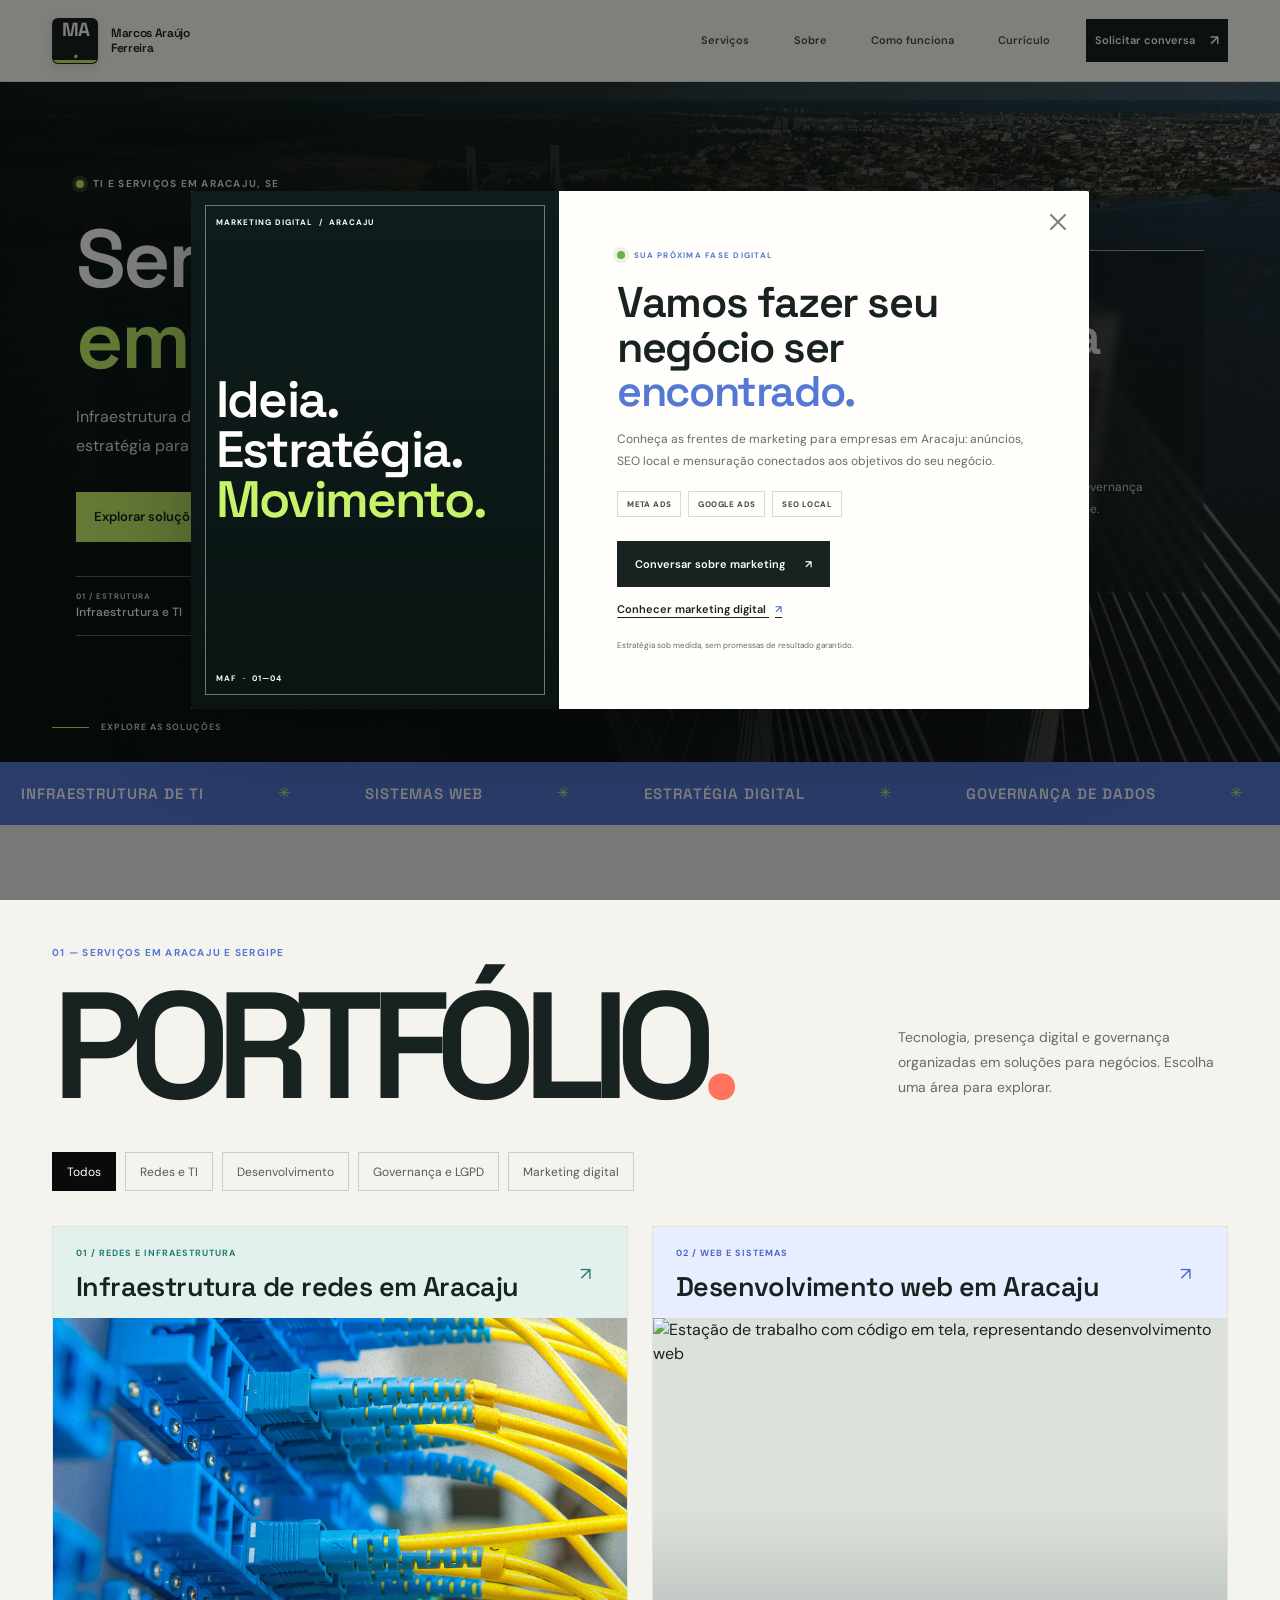
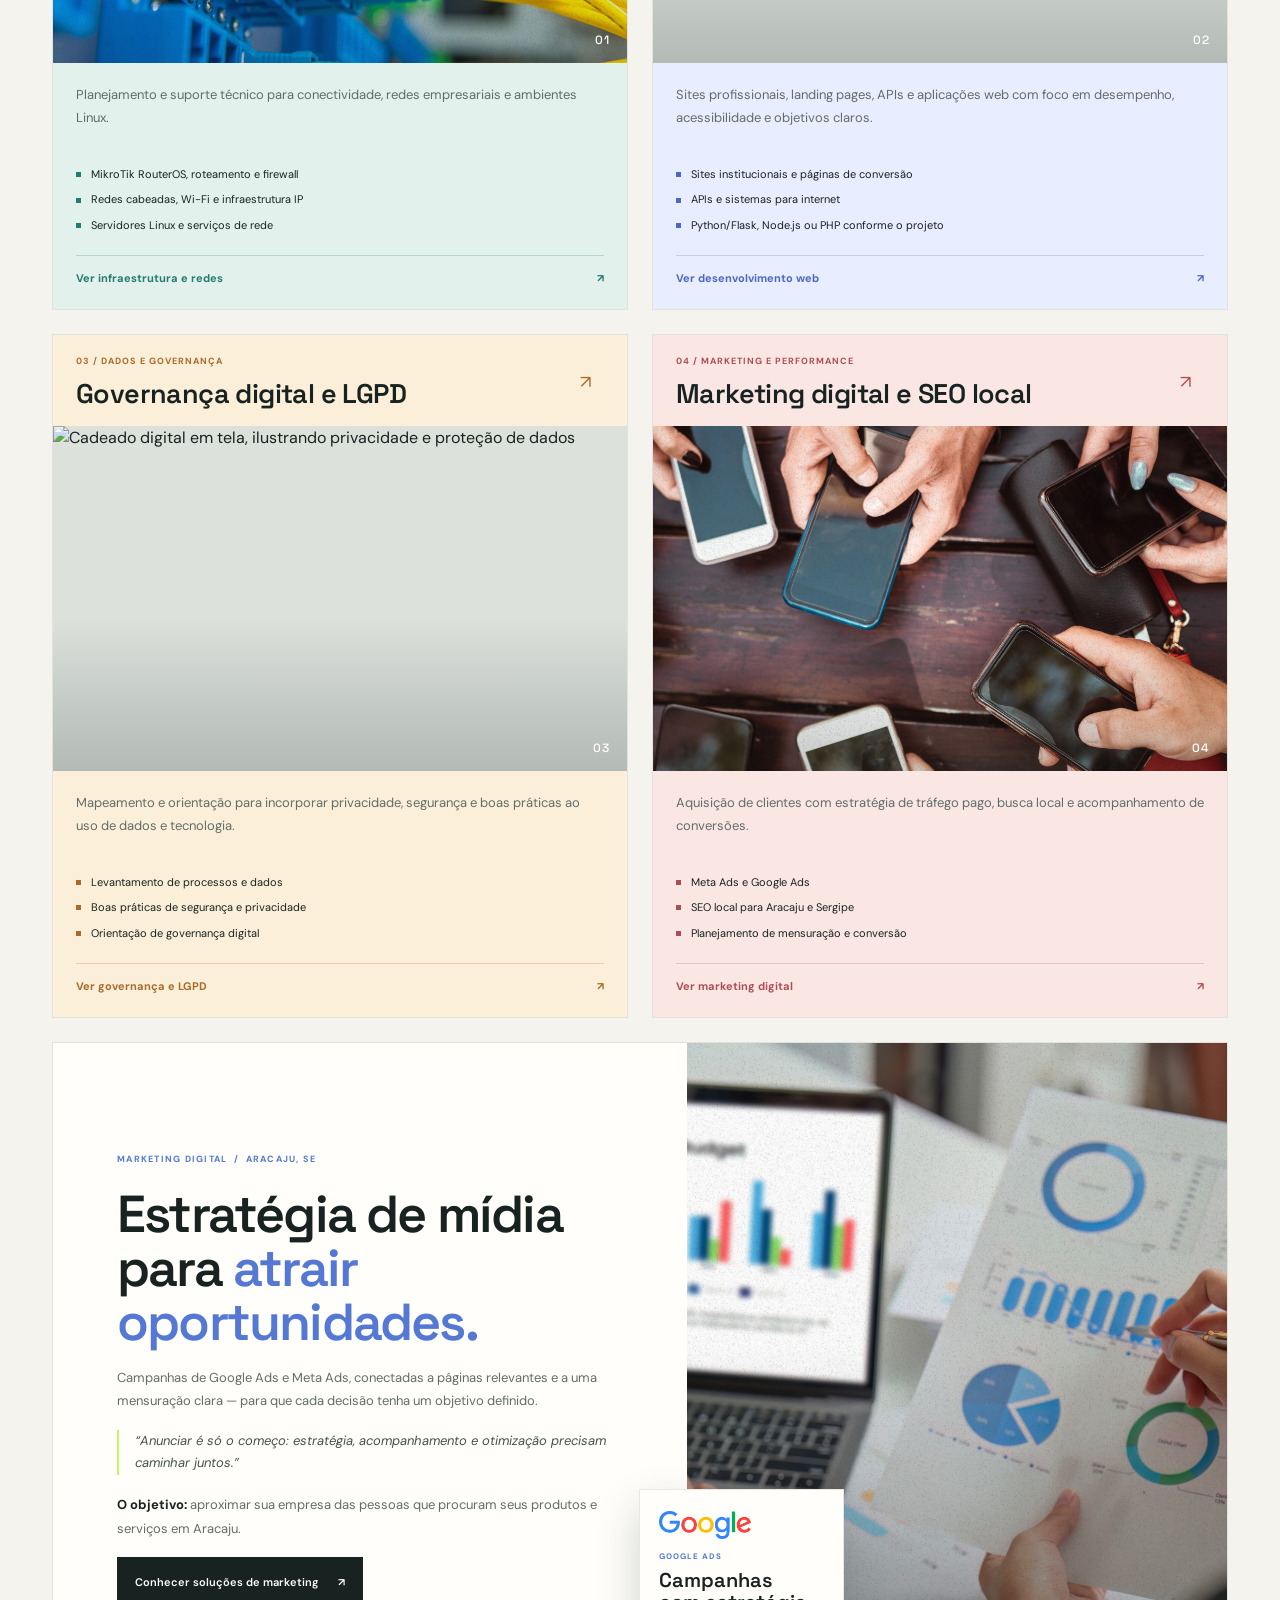
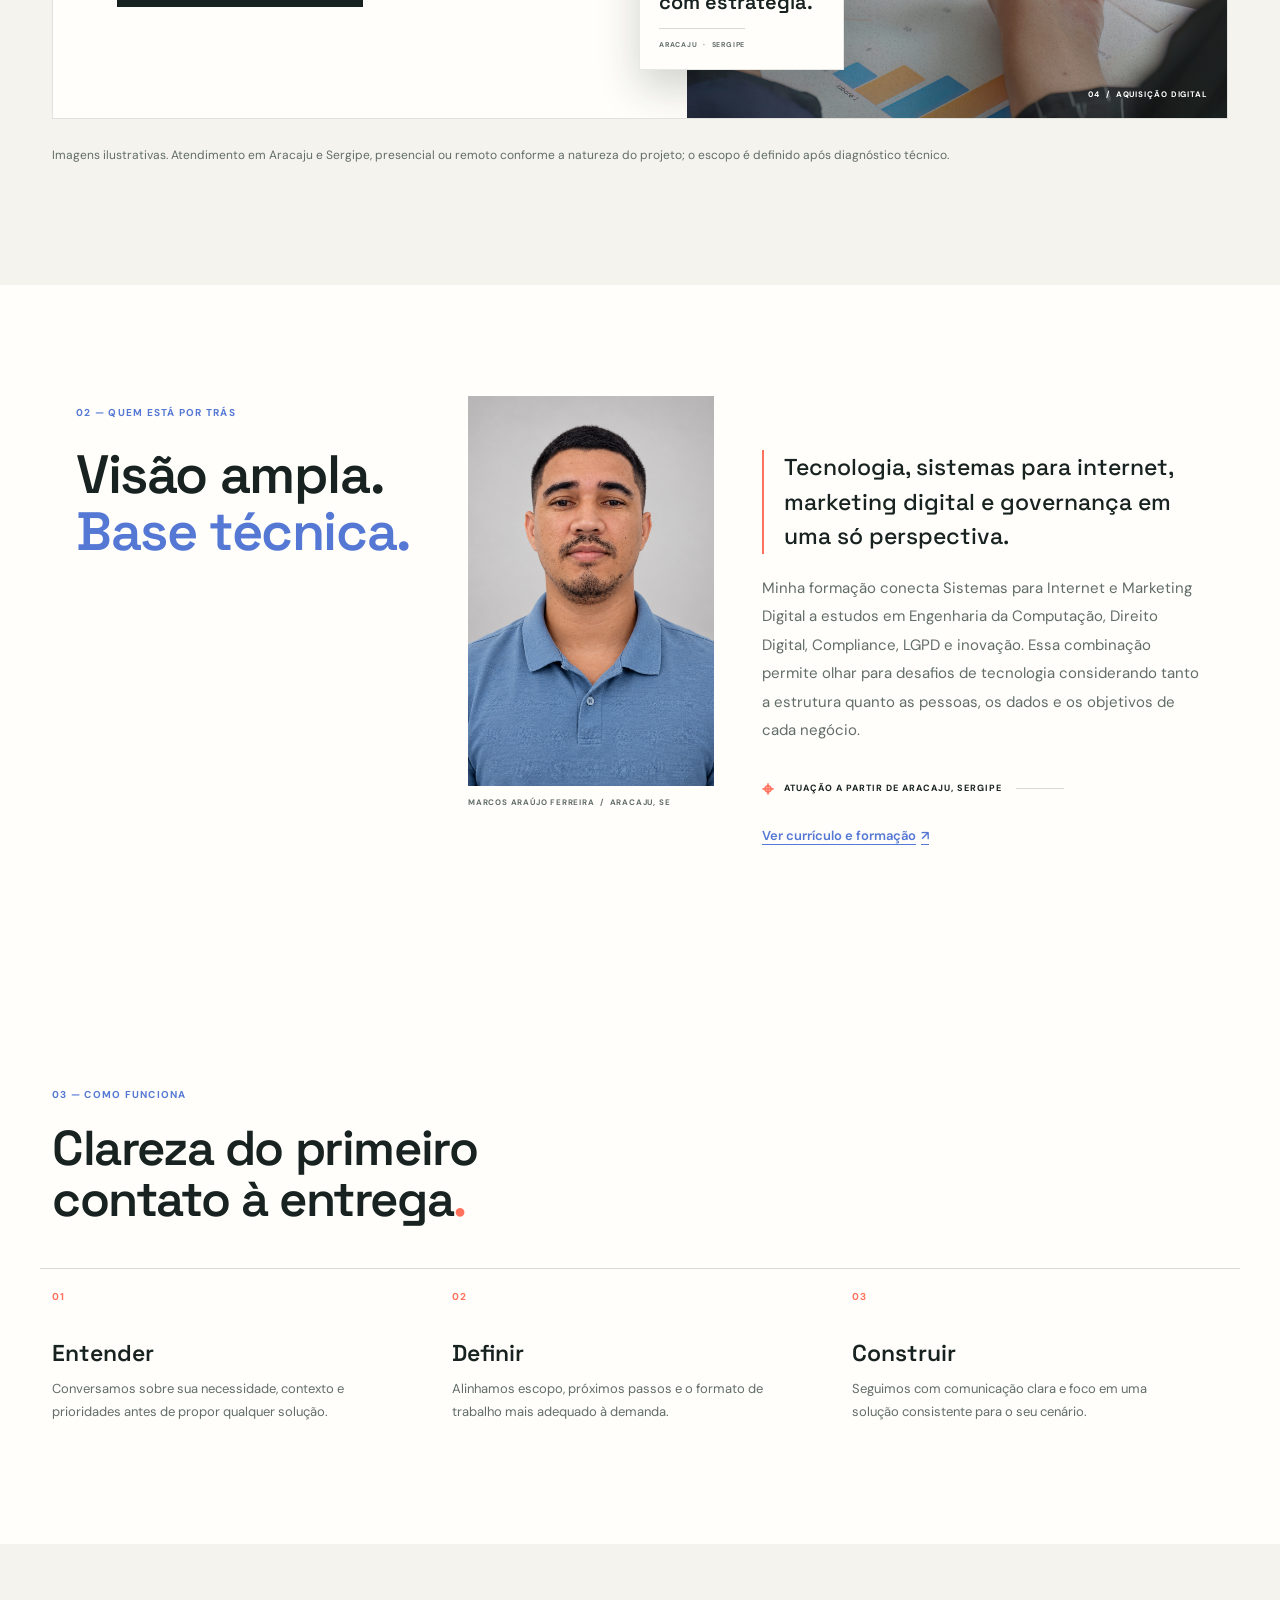
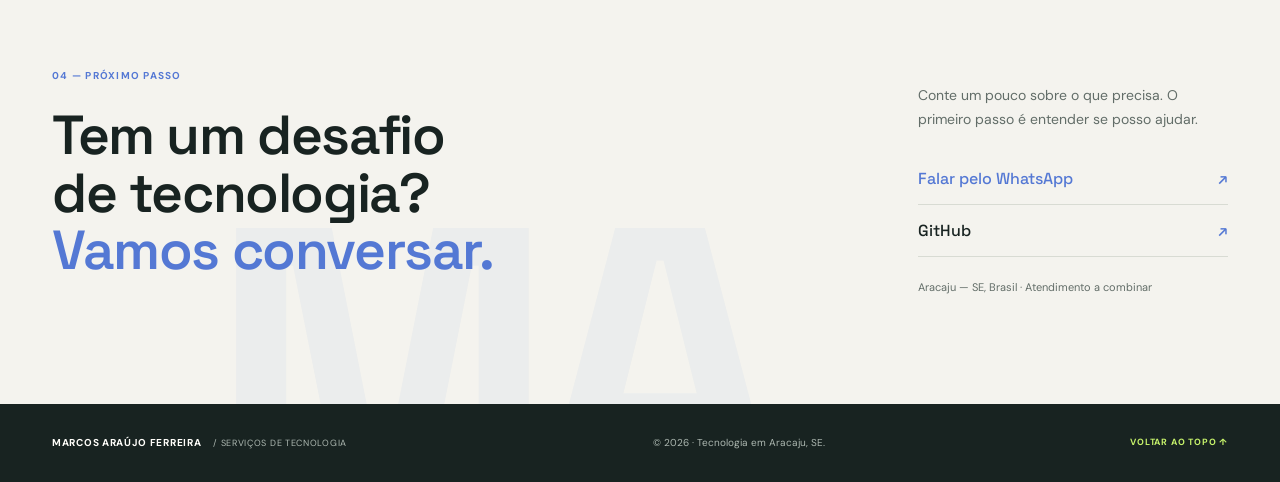
==== index.html @ a4f9238b "site portifólio" ====
<!doctype html>
<html lang="pt-BR">
  <head>
    <meta charset="utf-8">
    <meta name="viewport" content="width=device-width, initial-scale=1">
    <meta name="theme-color" content="#f4f3ee">
    <meta name="description" content="Serviços de TI em Aracaju: infraestrutura de redes empresariais, MikroTik, desenvolvimento web, orientação em LGPD e marketing digital em Sergipe.">
    <meta name="author" content="Marcos Araújo Ferreira">
    <meta name="geo.region" content="BR-SE">
    <meta name="geo.placename" content="Aracaju">
    <link rel="canonical" href="https://marcosaraujoferreira.com.br/">
    <meta property="og:type" content="website">
    <meta property="og:locale" content="pt_BR">
    <meta property="og:url" content="https://marcosaraujoferreira.com.br/">
    <meta property="og:title" content="Serviços de TI em Aracaju | Redes, Web, LGPD e Marketing">
    <meta property="og:description" content="Infraestrutura de redes empresariais, sistemas web, governança digital e estratégia para negócios em Aracaju, Sergipe.">
    <meta property="og:image" content="https://marcosaraujoferreira.com.br/assets/infra-servidores.jpg">
    <title>Serviços de TI em Aracaju | Marcos Araújo Ferreira</title>
    <link rel="preconnect" href="https://fonts.googleapis.com">
    <link rel="preconnect" href="https://fonts.gstatic.com" crossorigin>
    <link href="https://fonts.googleapis.com/css2?family=DM+Sans:wght@400;500;600;700&family=Space+Grotesk:wght@400;500;600;700&display=swap" rel="stylesheet">
    <link href="https://cdn.jsdelivr.net/npm/bootstrap@5.3.3/dist/css/bootstrap.min.css" rel="stylesheet" integrity="sha384-QWTKZyjpPEjISv5WaRU9OFeRpok6YctnYmDr5pNlyT2bRjXh0JMhjY6hW+ALEwIH" crossorigin="anonymous">
    <link rel="stylesheet" href="style.css">
    <script type="application/ld+json">
      {
        "@context": "https://schema.org",
        "@graph": [
          {
            "@type": "Person",
            "@id": "https://marcosaraujoferreira.com.br/#marcos-araujo-ferreira",
            "url": "https://marcosaraujoferreira.com.br/",
            "name": "Marcos Araújo Ferreira",
            "jobTitle": "Analista de Sistemas",
            "description": "Profissional de tecnologia com atuação em infraestrutura de redes, sistemas para internet, estratégia digital e governança de dados.",
            "areaServed": [
              { "@type": "City", "name": "Aracaju" },
              { "@type": "AdministrativeArea", "name": "Sergipe" }
            ],
            "knowsAbout": [
              "Infraestrutura de tecnologia da informação",
              "Redes empresariais e infraestrutura de tecnologia",
              "MikroTik RouterOS e servidores Linux",
              "Desenvolvimento web e sistemas para internet",
              "Marketing digital",
              "SEO local",
              "Governança digital, privacidade e LGPD"
            ],
            "makesOffer": [
              {
                "@type": "Offer",
                "itemOffered": {
                  "@type": "Service",
                  "name": "Infraestrutura de redes empresariais",
                  "url": "https://marcosaraujoferreira.com.br/infraestrutura-redes-aracaju.html"
                }
              },
              {
                "@type": "Offer",
                "itemOffered": {
                  "@type": "Service",
                  "name": "Desenvolvimento web e sistemas",
                  "url": "https://marcosaraujoferreira.com.br/desenvolvimento-web-aracaju.html"
                }
              },
              {
                "@type": "Offer",
                "itemOffered": {
                  "@type": "Service",
                  "name": "Governança digital e LGPD",
                  "url": "https://marcosaraujoferreira.com.br/governanca-lgpd-aracaju.html"
                }
              },
              {
                "@type": "Offer",
                "itemOffered": {
                  "@type": "Service",
                  "name": "Marketing digital e SEO local",
                  "url": "https://marcosaraujoferreira.com.br/marketing-digital-aracaju.html"
                }
              }
            ],
            "sameAs": [
              "https://github.com/MarcosFerreir",
              "https://www.instagram.com/marcos.araujo_ferreira/"
            ]
          },
          {
            "@type": "WebSite",
            "@id": "https://marcosaraujoferreira.com.br/#website",
            "url": "https://marcosaraujoferreira.com.br/",
            "name": "Marcos Araújo Ferreira | TI e serviços em Aracaju",
            "inLanguage": "pt-BR",
            "about": { "@id": "https://marcosaraujoferreira.com.br/#marcos-araujo-ferreira" },
            "publisher": { "@id": "https://marcosaraujoferreira.com.br/#marcos-araujo-ferreira" }
          }
        ]
      }
    </script>
    <script src="https://cdn.jsdelivr.net/npm/bootstrap@5.3.3/dist/js/bootstrap.bundle.min.js" integrity="sha384-YvpcrYf0tY3lHB60NNkmXc5s9fDVZLESaAA55NDzOxhy9GkcIdslK1eN7N6jIeHz" crossorigin="anonymous" defer></script>
    <script src="script.js" defer></script>
  </head>
  <body>
    <a class="skip-link" href="#conteudo">Pular para o conteúdo</a>

    <header class="site-header navbar navbar-expand-lg">
      <a class="brand" href="#inicio" aria-label="Marcos Araújo Ferreira, início">
        <span class="brand-mark" aria-hidden="true">MA<span>.</span></span>
        <span class="brand-name">Marcos Araújo<br>Ferreira</span>
      </a>
      <button class="menu-toggle navbar-toggler" type="button" data-bs-toggle="collapse" data-bs-target="#site-nav" aria-expanded="false" aria-controls="site-nav" aria-label="Abrir menu">
        <span></span><span></span>
      </button>
      <nav class="site-nav collapse navbar-collapse" id="site-nav" aria-label="Navegação principal">
        <div class="navbar-nav ms-auto align-items-lg-center gap-lg-4">
          <a class="nav-link" href="#servicos">Serviços</a>
          <a class="nav-link" href="#sobre">Sobre</a>
          <a class="nav-link" href="#processo">Como funciona</a>
          <a class="nav-link" href="curriculo.html">Currículo</a>
          <a class="nav-link nav-contact" href="#contato">Solicitar conversa <span aria-hidden="true">↗</span></a>
        </div>
      </nav>
    </header>

    <main id="conteudo">
      <section class="hero home-hero" id="inicio" aria-labelledby="hero-title">
        <div class="row align-items-center g-5">
          <div class="col-md-7">
            <div class="hero-copy">
              <p class="eyebrow"><span class="status-dot"></span> TI E SERVIÇOS EM ARACAJU, SE</p>
              <h1 id="hero-title">Serviços de TI<br><span>em Aracaju, SE.</span></h1>
              <p class="hero-intro">Infraestrutura de redes, desenvolvimento web, governança digital e estratégia para negócios em Aracaju e Sergipe.</p>
              <div class="hero-actions">
                <a class="button button-dark" href="#servicos">Explorar soluções <span aria-hidden="true">↓</span></a>
                <a class="text-link" href="#contato">Solicitar diagnóstico <span aria-hidden="true">↗</span></a>
              </div>
              <div class="hero-signals" aria-label="Principais frentes de serviço">
                <div><span>01 / ESTRUTURA</span><strong>Infraestrutura e TI</strong></div>
                <div><span>02 / PRESENÇA</span><strong>Sistemas e web</strong></div>
                <div><span>03 / CONFIANÇA</span><strong>Dados e governança</strong></div>
              </div>
            </div>
          </div>
          <div class="col-md-4 offset-md-1">
            <aside class="hero-side-note">
              <span class="hero-side-kicker">TECNOLOGIA PARA NEGÓCIOS</span>
              <strong>Estrutura<br>para avançar<span>.</span></strong>
              <p>Infraestrutura, presença digital e governança para empresas em Aracaju e Sergipe.</p>
              <span class="hero-side-rule" aria-hidden="true"></span>
              <span class="hero-side-index">REDES&nbsp; / &nbsp;WEB&nbsp; / &nbsp;DADOS&nbsp; / &nbsp;MARKETING</span>
            </aside>
          </div>
        </div>
        <a class="scroll-cue" href="#servicos"><span class="scroll-line"></span> EXPLORE AS SOLUÇÕES</a>
      </section>

      <div class="ticker" aria-label="Serviços de tecnologia, infraestrutura, sistemas, estratégia digital e governança">
        <div class="ticker-track" aria-hidden="true">
          <span>INFRAESTRUTURA DE TI</span><i>✳</i><span>SISTEMAS WEB</span><i>✳</i><span>ESTRATÉGIA DIGITAL</span><i>✳</i><span>GOVERNANÇA DE DADOS</span><i>✳</i>
          <span>INFRAESTRUTURA DE TI</span><i>✳</i><span>SISTEMAS WEB</span><i>✳</i><span>ESTRATÉGIA DIGITAL</span><i>✳</i><span>GOVERNANÇA DE DADOS</span><i>✳</i>
        </div>
      </div>

      <section class="services section-pad" id="servicos" aria-labelledby="services-title">
        <div class="section-wrap">
          <div class="services-heading reveal">
            <div>
              <p class="eyebrow">01 — SERVIÇOS EM ARACAJU E SERGIPE</p>
              <h2 id="services-title">PORTFÓLIO<span>.</span></h2>
            </div>
            <p class="services-intro">Tecnologia, presença digital e governança organizadas em soluções para negócios. Escolha uma área para explorar.</p>
          </div>
          <div class="service-filters reveal" role="group" aria-label="Filtrar áreas de serviço">
            <button type="button" class="service-filter is-active" data-service-filter="all" aria-pressed="true">Todos</button>
            <button type="button" class="service-filter" data-service-filter="infra" aria-pressed="false">Redes e TI</button>
            <button type="button" class="service-filter" data-service-filter="web" aria-pressed="false">Desenvolvimento</button>
            <button type="button" class="service-filter" data-service-filter="governance" aria-pressed="false">Governança e LGPD</button>
            <button type="button" class="service-filter" data-service-filter="marketing" aria-pressed="false">Marketing digital</button>
          </div>
          <p class="visually-hidden" id="service-filter-status" aria-live="polite">Exibindo todas as quatro áreas de serviço.</p>
          <div class="row g-4 service-grid">
            <div class="col-lg-6" data-service-category="infra">
              <article class="service-card service-card-network reveal h-100">
                <div class="service-card-heading"><span class="service-number">01 / REDES E INFRAESTRUTURA</span><span class="service-card-mark" aria-hidden="true">↗</span><h3>Infraestrutura de redes em Aracaju</h3></div>
                <div class="service-card-image-wrap"><img class="service-card-image" src="redes.png" alt="Conectores e cabos de rede em um painel de infraestrutura" width="1080" height="1350" loading="lazy" decoding="async"><span class="service-image-index" aria-hidden="true">01</span></div>
                <div class="service-card-copy">
                  <p>Planejamento e suporte técnico para conectividade, redes empresariais e ambientes Linux.</p>
                  <ul><li>MikroTik RouterOS, roteamento e firewall</li><li>Redes cabeadas, Wi-Fi e infraestrutura IP</li><li>Servidores Linux e serviços de rede</li></ul>
                  <a class="service-card-link" href="infraestrutura-redes-aracaju.html">Ver infraestrutura e redes <span aria-hidden="true">↗</span></a>
                </div>
              </article>
            </div>
            <div class="col-lg-6" data-service-category="web">
              <article class="service-card service-card-web reveal h-100">
                <div class="service-card-heading"><span class="service-number">02 / WEB E SISTEMAS</span><span class="service-card-mark" aria-hidden="true">↗</span><h3>Desenvolvimento web em Aracaju</h3></div>
                <div class="service-card-image-wrap"><img class="service-card-image" src="assets/desenvolvimento-web.jpg" alt="Estação de trabalho com código em tela, representando desenvolvimento web" width="900" height="1200" loading="lazy" decoding="async"><span class="service-image-index" aria-hidden="true">02</span></div>
                <div class="service-card-copy">
                  <p>Sites profissionais, landing pages, APIs e aplicações web com foco em desempenho, acessibilidade e objetivos claros.</p>
                  <ul><li>Sites institucionais e páginas de conversão</li><li>APIs e sistemas para internet</li><li>Python/Flask, Node.js ou PHP conforme o projeto</li></ul>
                  <a class="service-card-link" href="desenvolvimento-web-aracaju.html">Ver desenvolvimento web <span aria-hidden="true">↗</span></a>
                </div>
              </article>
            </div>
            <div class="col-lg-6" data-service-category="governance">
              <article class="service-card service-card-governance reveal h-100">
                <div class="service-card-heading"><span class="service-number">03 / DADOS E GOVERNANÇA</span><span class="service-card-mark" aria-hidden="true">↗</span><h3>Governança digital e LGPD</h3></div>
                <div class="service-card-image-wrap"><img class="service-card-image" src="assets/privacidade-dados.jpg" alt="Cadeado digital em tela, ilustrando privacidade e proteção de dados" width="900" height="1200" loading="lazy" decoding="async"><span class="service-image-index" aria-hidden="true">03</span></div>
                <div class="service-card-copy">
                  <p>Mapeamento e orientação para incorporar privacidade, segurança e boas práticas ao uso de dados e tecnologia.</p>
                  <ul><li>Levantamento de processos e dados</li><li>Boas práticas de segurança e privacidade</li><li>Orientação de governança digital</li></ul>
                  <a class="service-card-link" href="governanca-lgpd-aracaju.html">Ver governança e LGPD <span aria-hidden="true">↗</span></a>
                </div>
              </article>
            </div>
            <div class="col-lg-6" data-service-category="marketing">
              <article class="service-card service-card-marketing reveal h-100">
                <div class="service-card-heading"><span class="service-number">04 / MARKETING E PERFORMANCE</span><span class="service-card-mark" aria-hidden="true">↗</span><h3>Marketing digital e SEO local</h3></div>
                <div class="service-card-image-wrap"><img class="service-card-image" src="redessociais1.png" alt="Pessoas usando smartphones, representando campanhas em redes sociais" width="1080" height="1350" loading="lazy" decoding="async"><span class="service-image-index" aria-hidden="true">04</span></div>
                <div class="service-card-copy">
                  <p>Aquisição de clientes com estratégia de tráfego pago, busca local e acompanhamento de conversões.</p>
                  <ul><li>Meta Ads e Google Ads</li><li>SEO local para Aracaju e Sergipe</li><li>Planejamento de mensuração e conversão</li></ul>
                  <a class="service-card-link" href="marketing-digital-aracaju.html">Ver marketing digital <span aria-hidden="true">↗</span></a>
                </div>
              </article>
            </div>
            <div class="col-12 marketing-feature-col" data-service-feature="marketing">
              <section class="marketing-feature reveal" aria-labelledby="marketing-feature-title">
                <div class="marketing-feature-copy">
                  <p class="eyebrow">MARKETING DIGITAL&nbsp; / &nbsp;ARACAJU, SE</p>
                  <h3 id="marketing-feature-title">Estratégia de mídia para <span>atrair oportunidades.</span></h3>
                  <p>Campanhas de Google Ads e Meta Ads, conectadas a páginas relevantes e a uma mensuração clara — para que cada decisão tenha um objetivo definido.</p>
                  <blockquote>“Anunciar é só o começo: estratégia, acompanhamento e otimização precisam caminhar juntos.”</blockquote>
                  <p class="marketing-feature-goal"><strong>O objetivo:</strong> aproximar sua empresa das pessoas que procuram seus produtos e serviços em Aracaju.</p>
                  <a class="button button-dark marketing-feature-button" href="marketing-digital-aracaju.html">Conhecer soluções de marketing <span aria-hidden="true">↗</span></a>
                </div>
                <div class="marketing-feature-visual">
                  <img src="metricas1.png" alt="Notebook com painel de métricas de marketing digital" width="1080" height="1350" loading="lazy" decoding="async">
                  <div class="marketing-feature-badge" aria-label="Campanhas Google Ads">
                    <img src="Google_2026_logo.svg.webp" alt="" width="330" height="100" loading="lazy" decoding="async">
                    <span>GOOGLE ADS</span>
                    <strong>Campanhas<br>com estratégia.</strong>
                    <small>ARACAJU&nbsp; · &nbsp;SERGIPE</small>
                  </div>
                  <span class="marketing-feature-index" aria-hidden="true">04&nbsp; / &nbsp;AQUISIÇÃO DIGITAL</span>
                </div>
              </section>
            </div>
          </div>
          <p class="services-note">Imagens ilustrativas. Atendimento em Aracaju e Sergipe, presencial ou remoto conforme a natureza do projeto; o escopo é definido após diagnóstico técnico.</p>
        </div>
      </section>

      <section class="about section-wrap section-pad" id="sobre" aria-labelledby="about-title">
        <div class="row g-5 about-grid">
          <div class="section-heading reveal col-lg-4">
            <p class="eyebrow">02 — QUEM ESTÁ POR TRÁS</p>
            <h2 id="about-title">Visão ampla.<br><span>Base técnica.</span></h2>
          </div>
          <figure class="about-portrait reveal col-lg-3">
            <img src="me.png" alt="Marcos Araújo Ferreira" width="1080" height="1350" loading="lazy" decoding="async">
            <figcaption>MARCOS ARAÚJO FERREIRA&nbsp; / &nbsp;ARACAJU, SE</figcaption>
          </figure>
          <div class="about-copy reveal col-lg-5">
            <p class="lead">Tecnologia, sistemas para internet, marketing digital e governança em uma só perspectiva.</p>
            <p>Minha formação conecta Sistemas para Internet e Marketing Digital a estudos em Engenharia da Computação, Direito Digital, Compliance, LGPD e inovação. Essa combinação permite olhar para desafios de tecnologia considerando tanto a estrutura quanto as pessoas, os dados e os objetivos de cada negócio.</p>
            <div class="location-line"><span class="location-pin" aria-hidden="true">⌖</span> ATUAÇÃO A PARTIR DE ARACAJU, SERGIPE <span class="location-rule"></span></div>
            <a class="text-link about-cv-link" href="curriculo.html">Ver currículo e formação <span aria-hidden="true">↗</span></a>
          </div>
        </div>
      </section>

      <section class="process-section section-pad" id="processo" aria-labelledby="process-title">
        <div class="section-wrap">
          <div class="process-heading reveal">
            <p class="eyebrow">03 — COMO FUNCIONA</p>
            <h2 id="process-title">Clareza do primeiro<br>contato à entrega<span>.</span></h2>
          </div>
          <div class="row g-4 process-grid">
            <article class="col-md-4 reveal process-step"><span>01</span><h3>Entender</h3><p>Conversamos sobre sua necessidade, contexto e prioridades antes de propor qualquer solução.</p></article>
            <article class="col-md-4 reveal process-step"><span>02</span><h3>Definir</h3><p>Alinhamos escopo, próximos passos e o formato de trabalho mais adequado à demanda.</p></article>
            <article class="col-md-4 reveal process-step"><span>03</span><h3>Construir</h3><p>Seguimos com comunicação clara e foco em uma solução consistente para o seu cenário.</p></article>
          </div>
        </div>
      </section>

      <section class="contact section-wrap" id="contato" aria-labelledby="contact-title">
        <div class="contact-copy reveal">
          <p class="eyebrow">04 — PRÓXIMO PASSO</p>
          <h2 id="contact-title">Tem um desafio<br>de tecnologia?<br><span>Vamos conversar.</span></h2>
        </div>
        <div class="contact-links reveal">
          <p>Conte um pouco sobre o que precisa. O primeiro passo é entender se posso ajudar.</p>
          <a href="https://wa.me/5561996556538" target="_blank" rel="noopener noreferrer" aria-label="Conversar pelo WhatsApp">Falar pelo WhatsApp <span aria-hidden="true">↗</span></a>
          <a href="https://github.com/MarcosFerreir" target="_blank" rel="noopener noreferrer">GitHub <span aria-hidden="true">↗</span></a>
          <span class="contact-location">Aracaju — SE, Brasil · Atendimento a combinar</span>
        </div>
        <div class="contact-decoration" aria-hidden="true">MA<span>.</span></div>
      </section>
    </main>

    <div class="modal marketing-welcome-modal" id="marketing-welcome-modal" tabindex="-1" aria-labelledby="marketing-welcome-title" aria-describedby="marketing-welcome-description" aria-hidden="true">
      <div class="modal-dialog modal-dialog-centered modal-lg">
        <div class="modal-content">
          <div class="marketing-modal-visual" role="img" aria-label="Imagem ilustrativa de marketing digital">
            <span class="marketing-modal-visual-label">MARKETING DIGITAL&nbsp; / &nbsp;ARACAJU</span>
            <strong>Ideia.<br>Estratégia.<br><span>Movimento.</span></strong>
            <span class="marketing-modal-visual-index">MAF&nbsp; · &nbsp;01—04</span>
          </div>
          <div class="marketing-modal-copy">
            <button type="button" class="btn-close marketing-modal-close" data-bs-dismiss="modal" aria-label="Fechar"></button>
            <p class="eyebrow"><span class="status-dot"></span> SUA PRÓXIMA FASE DIGITAL</p>
            <h2 id="marketing-welcome-title">Vamos fazer seu negócio ser <span>encontrado.</span></h2>
            <p id="marketing-welcome-description">Conheça as frentes de marketing para empresas em Aracaju: anúncios, SEO local e mensuração conectados aos objetivos do seu negócio.</p>
            <ul class="marketing-modal-tags" aria-label="Serviços de marketing digital">
              <li>Meta Ads</li><li>Google Ads</li><li>SEO local</li>
            </ul>
            <div class="marketing-modal-actions">
              <a class="button button-dark" href="https://wa.me/5561996556538?text=Ol%C3%A1%2C%20Marcos.%20Quero%20conversar%20sobre%20marketing%20digital%20para%20minha%20empresa%20em%20Aracaju." target="_blank" rel="noopener noreferrer">Conversar sobre marketing <span aria-hidden="true">↗</span></a>
              <a class="marketing-modal-dismiss" href="marketing-digital-aracaju.html">Conhecer marketing digital <span aria-hidden="true">↗</span></a>
            </div>
            <small class="marketing-modal-disclaimer">Estratégia sob medida, sem promessas de resultado garantido.</small>
          </div>
        </div>
      </div>
    </div>

    <footer class="site-footer">
      <a class="footer-brand" href="#inicio">MARCOS ARAÚJO FERREIRA<span> / SERVIÇOS DE TECNOLOGIA</span></a>
      <p>© <span id="current-year">2026</span> · Tecnologia em Aracaju, SE.</p>
      <a class="back-top" href="#inicio">VOLTAR AO TOPO ↑</a>
    </footer>

    <nav class="mobile-app-nav" aria-label="Navegação rápida">
      <a class="mobile-app-nav-link" data-mobile-tab="home" href="#inicio" aria-label="Início">
        <svg viewBox="0 0 24 24" aria-hidden="true" focusable="false"><path d="m3 10 9-7 9 7v10a1 1 0 0 1-1 1h-5v-7H9v7H4a1 1 0 0 1-1-1z"/></svg><span>Início</span>
      </a>
      <a class="mobile-app-nav-link" data-mobile-tab="services" href="#servicos" aria-label="Serviços">
        <svg viewBox="0 0 24 24" aria-hidden="true" focusable="false"><rect x="3" y="3" width="8" height="8" rx="1"/><rect x="13" y="3" width="8" height="8" rx="1"/><rect x="3" y="13" width="8" height="8" rx="1"/><rect x="13" y="13" width="8" height="8" rx="1"/></svg><span>Serviços</span>
      </a>
      <a class="mobile-app-nav-link" data-mobile-tab="resume" href="curriculo.html" aria-label="Currículo">
        <svg viewBox="0 0 24 24" aria-hidden="true" focusable="false"><path d="M6 3h8l4 4v14H6a2 2 0 0 1-2-2V5a2 2 0 0 1 2-2Z"/><path d="M14 3v5h5M8 13h8M8 17h8"/></svg><span>Currículo</span>
      </a>
      <a class="mobile-app-nav-link mobile-app-nav-contact" data-mobile-tab="contact" href="https://wa.me/5561996556538" target="_blank" rel="noopener noreferrer" aria-label="Contato pelo WhatsApp">
        <svg viewBox="0 0 24 24" aria-hidden="true" focusable="false"><path d="M20 11.5a8.5 8.5 0 0 1-12.6 7.4L3 20l1.2-4.2A8.5 8.5 0 1 1 20 11.5Z"/><path d="M8.2 8.3c.3-.5.6-.5.9-.5h.5c.2 0 .4.1.5.4l.7 1.7c.1.2.1.4-.1.6l-.5.6c-.2.2-.2.4-.1.6.3.6 1.1 1.4 1.8 1.8.2.1.4.1.6-.1l.7-.8c.2-.2.4-.2.6-.1l1.6.8c.3.1.4.3.4.5 0 .4-.2 1-.6 1.3-.4.4-1 .6-1.6.5-1-.1-2.4-.7-3.8-1.9-1.2-1.1-2-2.5-2.2-3.5-.2-.8.2-1.5.6-1.9Z"/></svg><span>Contato</span>
      </a>
    </nav>
  </body>
</html>
---- style.css ----
:root {
  color-scheme: light;
  --paper: #f4f3ee;
  --white: #fffefa;
  --ink: #182321;
  --muted: #626d68;
  --line: #d8dbd3;
  --green: #c7f36b;
  --blue: #5478d4;
  --coral: #ff725e;
  --display: "Space Grotesk", sans-serif;
  --body: "DM Sans", sans-serif;
}

* { box-sizing: border-box; }
html { scroll-behavior: smooth; scroll-padding-top: 88px; }
section[id], [id] { scroll-margin-top: 110px; }
body { margin: 0; background: var(--paper); color: var(--ink); font-family: var(--body); -webkit-font-smoothing: antialiased; }
a { color: inherit; }
button, a { -webkit-tap-highlight-color: transparent; }
::selection { background: var(--green); color: var(--ink); }

.skip-link { position: absolute; z-index: 20; top: 12px; left: 12px; padding: 12px 16px; transform: translateY(-160%); background: var(--green); color: var(--ink); }
.skip-link:focus { transform: translateY(0); }
.site-header { position: sticky; top: 0; z-index: 1030; display: flex; align-items: center; justify-content: space-between; width: 100%; height: 82px; margin: 0; padding-inline: max(52px, calc((100% - 1320px) / 2)); border-bottom: 1px solid rgba(24, 35, 33, .1); background: rgba(255, 254, 250, .94); box-shadow: 0 8px 24px rgba(24, 35, 33, .045); backdrop-filter: blur(16px); }
.brand { display: inline-flex; flex: 0 0 auto; align-items: center; gap: 13px; text-decoration: none; }
.brand-mark { position: relative; display: grid; width: 46px; height: 46px; place-items: center; overflow: hidden; border: 1px solid rgba(24, 35, 33, .1); border-radius: 6px; background: var(--ink); box-shadow: 0 3px 10px rgba(24, 35, 33, .12); color: var(--white); font: 700 19px/1 var(--display); letter-spacing: -1px; transition: background-color 180ms ease, color 180ms ease, transform 180ms ease, box-shadow 180ms ease; }
.brand-mark::after { position: absolute; right: 0; bottom: 0; left: 0; height: 3px; background: var(--green); content: ""; transition: height 180ms ease; }
.brand:hover .brand-mark { transform: translateY(-1px); background: var(--green); box-shadow: 0 5px 14px rgba(24, 35, 33, .16); color: var(--ink); }
.brand:hover .brand-mark::after { height: 5px; }
.brand-mark span { color: var(--green); }
.brand:hover .brand-mark span { color: var(--blue); }
.brand-name { color: var(--ink); font: 600 12px/1.22 var(--display); letter-spacing: -.35px; transition: color 180ms ease; }
.brand:hover .brand-name { color: #3c5144; }
.brand:focus-visible { outline: 2px solid var(--blue); outline-offset: 5px; }
.site-nav { flex: 1 1 auto; }
.site-nav .navbar-nav { gap: clamp(14px, 2.2vw, 32px) !important; }
.site-nav a { position: relative; color: #46524c; font-size: 11px; font-weight: 600; text-decoration: none; transition: color 180ms ease, background-color 180ms ease, border-color 180ms ease; }
.site-nav a:not(.nav-contact)::after { position: absolute; right: 0; bottom: 4px; left: 0; height: 1px; background: var(--blue); content: ""; transform: scaleX(0); transform-origin: left; transition: transform 180ms ease; }
.site-nav a:not(.nav-contact):hover { color: var(--ink); }
.site-nav a:not(.nav-contact):hover::after { transform: scaleX(1); }
.site-nav .nav-contact { display: inline-flex; align-items: center; justify-content: center; gap: 15px; min-height: 43px; padding: 0 17px; border: 1px solid var(--ink); background: var(--ink); color: var(--white); }
.site-nav .nav-contact:hover { border-color: var(--green); background: var(--green); color: var(--ink); }
.nav-contact span { font-size: 14px; }
.menu-toggle { display: none; }

.section-wrap { width: min(100% - 104px, 1320px); margin-inline: auto; }
.hero > .row, .about-grid, .education-grid { margin-right: 0; margin-left: 0; }
.hero { position: relative; display: block; min-height: 680px; padding-top: 42px; padding-bottom: 76px; }
.hero-copy { padding: 18px 0 0 3.5%; }
.eyebrow { display: flex; align-items: center; gap: 9px; margin: 0 0 27px; font-size: 10px; font-weight: 700; letter-spacing: 1.25px; }
.status-dot { width: 8px; height: 8px; border-radius: 50%; background: #6cae4f; box-shadow: 0 0 0 4px rgba(108, 174, 79, .14); }
.eyebrow-divider { color: #a5aaa2; }
h1, h2, h3, p { margin-top: 0; }
.hero h1 { margin-bottom: 23px; font: 600 76px/.99 var(--display); letter-spacing: -2px; }
.hero h1 span { color: var(--blue); }
.hero-intro { max-width: 500px; margin-bottom: 31px; color: #535f5a; font-size: 16px; line-height: 1.8; }
.hero-intro strong { color: var(--ink); font-weight: 700; }
.hero-actions { display: flex; flex-wrap: wrap; align-items: center; gap: 26px; margin-bottom: 34px; }
.button { display: inline-flex; align-items: center; justify-content: space-between; gap: 20px; min-height: 50px; padding: 0 18px; font-size: 13px; font-weight: 600; text-decoration: none; }
.button-dark { background: var(--ink); color: var(--white); transition: background 180ms ease, color 180ms ease; }
.button-dark:hover { background: var(--green); color: var(--ink); }
.text-link { font-size: 13px; font-weight: 600; text-decoration-thickness: 1px; text-underline-offset: 4px; }
.text-link span { margin-left: 5px; }
.hero-note { margin: 33px 0 0; color: var(--muted); font-size: 11px; }
.hero-note span { margin-inline: 6px; color: var(--coral); }
.hero-visual { position: relative; width: 100%; height: 505px; overflow: hidden; border: 1px solid rgba(24, 35, 33, .12); background: #253a3c; }
.hero-visual::before { position: absolute; z-index: 1; inset: 14px; border: 1px solid rgba(255, 255, 255, .34); content: ""; pointer-events: none; }
.hero-visual::after { position: absolute; inset: 0; background: linear-gradient(180deg, transparent 68%, rgba(10, 24, 26, .65)); content: ""; pointer-events: none; }
.hero-visual img { display: block; width: 100%; height: 100%; object-fit: cover; object-position: center; }
.image-caption { position: absolute; z-index: 1; right: 20px; bottom: 18px; left: 20px; display: flex; justify-content: space-between; color: white; font-size: 9px; font-weight: 600; letter-spacing: 1px; }
.hero-stamp { position: absolute; z-index: 2; top: 30px; left: -31px; display: flex; align-items: center; gap: 8px; padding: 12px 14px; background: var(--green); font-size: 9px; font-weight: 700; letter-spacing: .8px; writing-mode: vertical-rl; }
.stamp-cross { font-size: 16px; }
.hero-signals { display: grid; grid-template-columns: repeat(3, minmax(0, 1fr)); max-width: 560px; border-top: 1px solid var(--line); border-bottom: 1px solid var(--line); }
.hero-signals > div { display: flex; min-height: 58px; flex-direction: column; justify-content: center; gap: 3px; padding: 9px 12px; border-right: 1px solid var(--line); }
.hero-signals > div:first-child { padding-left: 0; }
.hero-signals > div:last-child { border-right: 0; }
.hero-signals span, .aside-index { color: var(--muted); font-size: 8px; font-weight: 700; letter-spacing: 1px; }
.hero-signals strong { font: 500 12px/1.3 var(--display); }
.scroll-cue { position: absolute; bottom: 28px; left: 3.5%; display: flex; align-items: center; gap: 12px; color: var(--muted); font-size: 9px; font-weight: 600; letter-spacing: 1px; text-decoration: none; }
.scroll-line { width: 37px; height: 1px; background: var(--blue); }
.home-hero { position: relative; width: 100%; min-height: 680px; overflow: hidden; padding: 76px 0 90px; background-color: #172421; background-image: linear-gradient(90deg, rgba(10, 20, 18, .94) 0%, rgba(13, 24, 21, .81) 48%, rgba(13, 24, 21, .44) 100%), url("header.jpg"); background-position: center, center 48%; background-size: cover; color: #fffefa; }
.home-hero::before { position: absolute; inset: 0; background: linear-gradient(0deg, rgba(10, 20, 18, .38), transparent 38%); content: ""; pointer-events: none; }
.home-hero > .row { position: relative; z-index: 1; width: min(100% - 104px, 1320px); min-height: 500px; margin-inline: auto; }
.home-hero .hero-copy { padding: 18px 0 0; }
.home-hero .eyebrow { color: #e5eee6; }
.home-hero .status-dot { background: var(--green); box-shadow: 0 0 0 4px rgba(199, 243, 107, .18); }
.home-hero h1 { max-width: 800px; font-size: clamp(58px, 6.4vw, 88px); letter-spacing: -3px; }
.home-hero h1 span { color: var(--green); }
.home-hero .hero-intro { max-width: 570px; color: #e0e8e1; }
.home-hero .button-dark { background: var(--green); color: var(--ink); }
.home-hero .button-dark:hover { background: #fffefa; }
.home-hero .text-link { color: #fffefa; }
.home-hero .hero-signals { border-color: rgba(255, 255, 255, .34); }
.home-hero .hero-signals > div { border-color: rgba(255, 255, 255, .22); }
.home-hero .hero-signals span { color: #c7d1ca; }
.home-hero .hero-signals strong { color: #fffefa; }
.home-hero .scroll-cue { left: max(52px, calc((100% - 1320px) / 2)); color: #e0e8e1; }
.home-hero .scroll-line { background: var(--green); }
.hero-side-note { max-width: 370px; margin: 48px 0 0 auto; padding: 24px 22px 20px 24px; border-top: 1px solid rgba(255, 255, 255, .62); border-left: 1px solid rgba(255, 255, 255, .62); background: rgba(14, 25, 22, .38); backdrop-filter: blur(4px); }
.hero-side-kicker, .hero-side-index { display: block; color: #e0e8e1; font-size: 8px; font-weight: 700; letter-spacing: 1.1px; }
.hero-side-note strong { display: block; margin: 25px 0 15px; font: 600 clamp(36px, 4vw, 54px)/.98 var(--display); letter-spacing: -1.7px; }
.hero-side-note strong span { color: var(--green); }
.hero-side-note p { max-width: 275px; margin: 0; color: #d0dbd3; font-size: 12px; line-height: 1.8; }
.hero-side-rule { display: block; width: 44px; height: 2px; margin: 24px 0 14px; background: var(--green); }

.ticker { overflow: hidden; background: var(--blue); color: white; }
.ticker-track { display: flex; align-items: center; justify-content: space-around; gap: 32px; width: max-content; min-width: 200%; padding: 20px 0; animation: ticker-scroll 34s linear infinite; }
.ticker-track span { font: 600 15px/1 var(--display); letter-spacing: 1px; white-space: nowrap; }
.ticker-track i { color: var(--green); font-size: 15px; font-style: normal; }
@keyframes ticker-scroll { to { transform: translateX(-50%); } }

.section-pad { padding-top: 120px; padding-bottom: 120px; }
.about { display: block; width: 100%; margin: 0; padding-right: max(52px, calc((100% - 1320px) / 2)); padding-left: max(52px, calc((100% - 1320px) / 2)); background: var(--white); }
.about .eyebrow, .practice .eyebrow, .education .eyebrow, .contact .eyebrow { color: var(--blue); }
.section-heading h2, .practice-heading h2, .education-heading h2, .contact h2 { margin: 0; font: 600 54px/1.05 var(--display); letter-spacing: -1.4px; }
.section-heading h2 span { color: var(--blue); }
.about-copy { padding-top: 45px; }
.about-copy .lead { max-width: 650px; margin-bottom: 20px; padding-left: 20px; border-left: 2px solid var(--coral); font: 500 23px/1.5 var(--display); }
.about-copy > p:not(.lead) { max-width: 650px; margin-bottom: 29px; color: var(--muted); font-size: 15px; line-height: 1.9; }
.about-portrait { align-self: center; margin: 0; }
.about-portrait img { display: block; width: 100%; max-height: 390px; aspect-ratio: 4 / 5; object-fit: cover; object-position: center 28%; }
.about-portrait figcaption { margin-top: 10px; color: var(--muted); font-size: 8px; font-weight: 700; letter-spacing: .8px; }
.location-line { display: flex; align-items: center; gap: 10px; color: var(--ink); font-size: 9px; font-weight: 700; letter-spacing: 1px; }
.location-pin { color: var(--coral); font-size: 20px; }
.location-rule { width: 48px; height: 1px; margin-left: 4px; background: var(--line); }

.education { background: var(--paper); }
.education-heading { display: flex; align-items: flex-end; justify-content: space-between; gap: 40px; margin-bottom: 65px; }
.education-heading .eyebrow { margin-bottom: 22px; }
.education-heading h2 { font-size: 49px; }
.education-heading h2 span { color: var(--coral); }
.section-aside { max-width: 310px; margin: 0 2% 4px 0; color: var(--muted); font-size: 14px; line-height: 1.8; }
.aside-index { display: block; margin-bottom: 12px; color: var(--coral); }
.education-grid { display: flex; gap: 0; }
.education-group { position: relative; padding: 24px 26px 20px; border: 1px solid var(--line); background: rgba(255, 254, 250, .62); transition: border-color 220ms ease, transform 220ms ease, background 220ms ease; }
.education-group:hover { transform: translateY(-3px); border-color: rgba(84, 120, 212, .55); background: var(--white); }
.education-group:nth-child(2) { transition-delay: 80ms; }
.group-label { display: flex; align-items: center; gap: 15px; padding: 0 0 19px; border-bottom: 1px solid var(--ink); }
.group-label > span { color: var(--blue); font-size: 10px; font-weight: 700; }
.group-label h3 { margin: 0; font: 600 19px var(--display); }
.education-list { margin: 0; padding: 0; list-style: none; }
.education-list li { position: relative; display: flex; flex-direction: column; gap: 5px; padding: 17px 0 17px 17px; border-top: 1px solid var(--line); transition: padding 180ms ease; }
.education-list li::before { position: absolute; top: 24px; left: 0; width: 5px; height: 5px; background: var(--coral); content: ""; }
.education-list li:hover { padding-left: 22px; }
.degree-name { font-size: 15px; font-weight: 600; line-height: 1.5; }
.school { color: var(--muted); font-size: 11px; font-weight: 600; letter-spacing: .3px; text-transform: uppercase; }

.practice { background: var(--ink); color: var(--white); }
.practice-heading { display: flex; align-items: flex-end; justify-content: space-between; gap: 30px; margin-bottom: 57px; }
.practice .eyebrow { color: var(--green); }
.practice-heading h2 { font-size: 49px; }
.practice-heading h2 span { color: var(--green); }
.practice-intro { max-width: 315px; margin: 0 0 5px; color: #b4beb8; font-size: 13px; line-height: 1.8; }
.practice-list { border-top: 1px solid rgba(255, 255, 255, .22); }
.practice-item { display: grid; grid-template-columns: 48px 112px 1.1fr 1fr 20px; align-items: center; gap: 24px; min-height: 170px; border-bottom: 1px solid rgba(255, 255, 255, .22); transition: padding 200ms ease, background 200ms ease; }
.practice-item:nth-child(2) { transition-delay: 60ms; }
.practice-item:nth-child(3) { transition-delay: 120ms; }
.practice-item:hover { padding-inline: 12px; background: rgba(255, 255, 255, .035); }
.practice-number { align-self: start; padding-top: 35px; color: var(--green); font-size: 10px; font-weight: 700; letter-spacing: 1px; }
.practice-image { position: relative; width: 112px; height: 116px; margin: 0; overflow: hidden; background: #2c3935; }
.practice-image::after { position: absolute; inset: 45% 0 0; background: linear-gradient(transparent, rgba(10, 18, 16, .76)); content: ""; }
.practice-image img { width: 100%; height: 100%; object-fit: cover; filter: saturate(.72); transition: transform 500ms ease, filter 300ms ease; }
.practice-item:hover .practice-image img { transform: scale(1.06); filter: saturate(1); }
.practice-image figcaption { position: absolute; z-index: 1; right: 8px; bottom: 8px; left: 8px; color: white; font-size: 8px; font-weight: 700; letter-spacing: .8px; }
.practice-main h3 { margin: 0 0 8px; font: 500 22px/1.25 var(--display); }
.practice-main p { max-width: 380px; margin: 0; color: #b4beb8; font-size: 13px; line-height: 1.7; }
.skill-tags { display: flex; flex-wrap: wrap; gap: 8px; margin: 0; padding: 0; list-style: none; }
.skill-tags li { padding: 8px 10px; border: 1px solid rgba(255, 255, 255, .26); color: #d5ddd7; font-size: 9px; letter-spacing: .4px; text-transform: uppercase; transition: background 180ms ease, border-color 180ms ease; }
.practice-item:hover .skill-tags li { border-color: rgba(199, 243, 107, .48); }
.practice-arrow { color: var(--green); font-size: 18px; opacity: .55; transition: opacity 180ms ease, transform 180ms ease; }
.practice-item:hover .practice-arrow { opacity: 1; transform: translate(3px, -3px); }

.contact { position: relative; display: flex; align-items: center; justify-content: space-between; gap: 50px; min-height: 460px; overflow: hidden; padding-top: 94px; padding-bottom: 94px; }
.contact .eyebrow { margin-bottom: 24px; }
.contact h2 { font-size: 55px; }
.contact h2 span { color: var(--blue); }
.contact-links { position: relative; z-index: 1; width: 310px; padding-top: 32px; }
.contact-links > p { margin-bottom: 21px; color: var(--muted); font-size: 14px; line-height: 1.7; }
.contact-links > a { display: flex; justify-content: space-between; gap: 12px; padding: 15px 0; border-bottom: 1px solid var(--line); font: 500 16px var(--display); text-decoration: none; transition: padding 180ms ease, border-color 180ms ease; }
.contact-links > a:hover { padding-left: 8px; border-color: var(--coral); }
.contact-links > a:first-of-type { color: var(--blue); }
.contact-links > a span { color: var(--blue); }
.contact-location { display: block; margin-top: 22px; color: var(--muted); font-size: 11px; }
.contact-decoration { position: absolute; right: 31%; bottom: -138px; color: rgba(84, 120, 212, .055); font: 700 390px/.9 var(--display); letter-spacing: -18px; pointer-events: none; }
.contact-decoration span { color: rgba(255, 114, 94, .12); }

.site-footer { display: flex; align-items: center; justify-content: space-between; gap: 20px; min-height: 78px; padding: 16px max(52px, calc((100% - 1320px) / 2)); background: var(--ink); color: var(--white); }
.footer-brand { font-size: 10px; font-weight: 700; letter-spacing: .7px; text-decoration: none; }
.footer-brand span { margin-left: 9px; color: #adb8b1; font-size: 9px; font-weight: 400; }
.site-footer p { margin: 0; color: #adb8b1; font-size: 10px; }
.back-top { color: var(--green); font-size: 9px; font-weight: 700; letter-spacing: .8px; text-decoration: none; white-space: nowrap; }

.reveal { opacity: 0; transform: translateY(18px); transition: opacity 650ms ease, transform 650ms ease; }
.reveal.is-visible { opacity: 1; transform: translateY(0); }

@media (max-width: 1000px) {
  .site-header { width: 100%; padding-inline: 28px; }
  .section-wrap { width: min(100% - 56px, 1320px); }
  .hero { min-height: 620px; }
  .home-hero { min-height: 0; }
  .home-hero > .row { width: min(100% - 56px, 1320px); min-height: 0; }
  .hero-side-note { margin-top: 30px; }
  .hero-copy { padding-left: 0; }
  .hero h1 { font-size: 62px; }
  .home-hero h1 { font-size: clamp(52px, 6vw, 62px); }
  .hero-visual { height: 430px; }
  .scroll-cue { left: 0; }
  .about { width: 100%; padding-right: 28px; padding-left: 28px; }
  .about-portrait img { max-height: 360px; }
  .section-pad { padding-top: 94px; padding-bottom: 94px; }
  .practice-item { grid-template-columns: 34px 92px 1fr .9fr 16px; gap: 16px; }
  .practice-image { width: 92px; height: 104px; }
  .site-footer { padding-inline: 28px; }
}

@media (max-width: 700px) {
  html { scroll-padding-top: 68px; scroll-padding-bottom: 100px; }
  body { padding-bottom: calc(78px + env(safe-area-inset-bottom)); }
  .site-header { width: 100%; height: 70px; padding-inline: 20px; }
  .section-wrap { width: calc(100% - 40px); }
  .brand { gap: 10px; }
  .brand-mark { width: 40px; height: 40px; font-size: 17px; }
  .brand-name { font-size: 11px; }
  .menu-toggle { display: flex; flex-direction: column; justify-content: center; gap: 6px; width: 42px; height: 42px; padding: 10px; border: 1px solid rgba(24, 35, 33, .18); border-radius: 2px; background: var(--white); cursor: pointer; }
  .menu-toggle:hover, .menu-toggle[aria-expanded="true"] { border-color: var(--ink); background: var(--ink); }
  .menu-toggle span { width: 20px; height: 1px; background: var(--ink); transition: transform 180ms ease, background-color 180ms ease; }
  .menu-toggle:hover span, .menu-toggle[aria-expanded="true"] span { background: var(--white); }
  .menu-toggle[aria-expanded="true"] span:first-child { transform: translateY(3.5px) rotate(45deg); }
  .menu-toggle[aria-expanded="true"] span:last-child { transform: translateY(-3.5px) rotate(-45deg); }
  .site-nav { position: absolute; top: 100%; right: 0; left: 0; padding: 10px 20px 20px; border: 1px solid rgba(24, 35, 33, .1); border-top: 0; background: var(--white); box-shadow: 0 18px 28px rgba(24, 35, 33, .12); }
  .site-nav .navbar-nav { align-items: stretch; gap: 0 !important; }
  .site-nav a { padding: 14px 2px; border-bottom: 1px solid var(--line); }
  .site-nav a:not(.nav-contact)::after { display: none; }
  .site-nav .nav-contact { justify-content: space-between; margin-top: 13px; padding: 0 15px; border: 1px solid var(--ink); }
  .hero { min-height: 0; padding-top: 58px; padding-bottom: 74px; }
  .home-hero { padding-top: 48px; padding-bottom: 86px; background-position: center, 58% center; }
  .home-hero > .row { --bs-gutter-y: 1.25rem; width: calc(100% - 40px); row-gap: 12px !important; }
  .home-hero .hero-copy { padding: 0; }
  .home-hero h1 { font-size: clamp(40px, 11.5vw, 50px); letter-spacing: -1.6px; }
  .home-hero .hero-intro { font-size: 14px; }
  .home-hero .hero-side-note { max-width: 100%; margin: 8px 0 0; padding: 14px 14px 13px 16px; }
  .home-hero .hero-side-note strong { margin: 13px 0 8px; font-size: 31px; }
  .home-hero .hero-side-note p { max-width: 330px; font-size: 11px; }
  .home-hero .hero-side-rule { margin: 14px 0 9px; }
  .home-hero .hero-side-index { font-size: 7px; }
  .home-hero .scroll-cue { left: 20px; }
  .hero-copy { padding: 0; }
  .eyebrow { margin-bottom: 22px; font-size: 9px; }
  .hero h1 { font-size: 58px; }
  .home-hero h1 { font-size: clamp(40px, 11.5vw, 48px); }
  .hero-intro { max-width: 540px; font-size: 15px; }
  .hero-visual { width: calc(100% - 14px); height: 390px; margin-left: 14px; }
  .hero-stamp { left: -14px; }
  .scroll-cue { bottom: 25px; }
  .ticker-track { gap: 23px; padding: 17px 0; }
  .ticker-track span { font-size: 13px; }
  .section-pad { padding-top: 76px; padding-bottom: 76px; }
  .about { width: 100%; padding-right: 20px; padding-left: 20px; }
  .about-portrait { width: 100%; max-width: 370px; margin: 4px auto 0; }
  .about-portrait img { max-height: 390px; }
  .section-heading h2, .practice-heading h2 { font-size: 44px; }
  .about-copy { padding-top: 0; }
  .about-copy .lead { font-size: 21px; }
  .education-heading { align-items: flex-start; flex-direction: column; gap: 16px; margin-bottom: 42px; }
  .education-heading h2 { font-size: 42px; }
  .section-aside { margin: 0; }
  .education-grid { gap: 18px; }
  .practice-heading { align-items: flex-start; flex-direction: column; gap: 10px; margin-bottom: 38px; }
  .practice-intro { max-width: 420px; }
  .practice-item { position: relative; grid-template-columns: 28px 82px minmax(0, 1fr) 18px; gap: 11px; min-height: 0; padding: 23px 0; }
  .practice-item:hover { padding-inline: 0; }
  .practice-number { padding-top: 5px; }
  .practice-image { grid-column: 2; grid-row: 1 / span 2; width: 82px; height: 102px; }
  .practice-main { grid-column: 3 / 5; }
  .practice-main h3 { font-size: 17px; }
  .practice-main p { font-size: 11px; }
  .skill-tags { grid-column: 3 / 5; }
  .skill-tags li { padding: 7px 8px; font-size: 9px; }
  .practice-arrow { grid-column: 4; grid-row: 1; }
  .contact { align-items: flex-start; flex-direction: column; gap: 10px; min-height: 0; padding-top: 80px; padding-bottom: 76px; }
  .contact h2 { font-size: 47px; }
  .contact-links { width: 100%; max-width: 390px; padding-top: 8px; }
  .contact-decoration { right: -34px; bottom: -57px; font-size: 210px; letter-spacing: -10px; }
  .site-footer { align-items: flex-start; flex-direction: column; gap: 12px; padding: 24px 20px; }
  .footer-brand { line-height: 1.7; }
  .footer-brand span { display: block; margin-left: 0; }
  .mobile-app-nav { position: fixed; z-index: 1020; right: 0; bottom: 0; left: 0; display: grid; grid-template-columns: repeat(4, minmax(0, 1fr)); gap: 4px; padding: 8px 10px calc(8px + env(safe-area-inset-bottom)); border-top: 1px solid rgba(24, 35, 33, .1); background: rgba(255, 254, 250, .96); box-shadow: 0 -8px 28px rgba(24, 35, 33, .1); backdrop-filter: blur(18px); }
  .mobile-app-nav-link { display: flex; min-width: 0; min-height: 58px; flex-direction: column; align-items: center; justify-content: center; gap: 4px; border-radius: 12px; color: #626d68; font-size: 10px; font-weight: 600; line-height: 1; text-decoration: none; transition: background-color 180ms ease, color 180ms ease, transform 180ms ease; }
  .mobile-app-nav-link svg { width: 20px; height: 20px; fill: none; stroke: currentColor; stroke-linecap: round; stroke-linejoin: round; stroke-width: 1.7; }
  .mobile-app-nav-link:hover, .mobile-app-nav-link:focus-visible { color: var(--ink); }
  .mobile-app-nav-link[aria-current="page"] { background: #edf3e3; color: var(--ink); }
  .mobile-app-nav-link[aria-current="page"] svg { color: #547c38; }
  .mobile-app-nav-link:focus-visible { outline: 2px solid var(--blue); outline-offset: 1px; }
  .mobile-app-nav-contact { background: var(--ink); color: var(--white); }
  .mobile-app-nav-contact:hover, .mobile-app-nav-contact:focus-visible { background: var(--green); color: var(--ink); }
}

@media (min-width: 701px) {
  .mobile-app-nav { display: none; }
}

@media (max-width: 380px) {
  .hero h1 { font-size: 50px; }
  .home-hero h1 { font-size: 40px; }
  .hero-visual { height: 330px; }
  .hero-actions { align-items: flex-start; flex-direction: column; gap: 17px; }
  .services-heading h2 { font-size: 17vw; }
  .service-filter { min-height: 34px; padding: 0 8px; font-size: 10px; }
  .service-card-heading h3 { font-size: 21px; }
  .service-card-image-wrap { height: 210px; }
  .section-heading h2, .practice-heading h2, .contact h2 { font-size: 39px; }
  .education-heading h2 { font-size: 37px; }
  .practice-item { grid-template-columns: 24px 70px minmax(0, 1fr) 14px; gap: 8px; }
  .practice-image { width: 70px; height: 96px; }
  .practice-main h3 { font-size: 15px; }
  .practice-main p { font-size: 10px; }
}

@media (prefers-reduced-motion: reduce) {
  *, *::before, *::after { scroll-behavior: auto !important; animation-duration: .01ms !important; animation-iteration-count: 1 !important; transition-duration: .01ms !important; }
  .reveal { opacity: 1; transform: none; }
}

@media (min-width: 701px) and (max-width: 991.98px) {
  .site-header { flex-wrap: wrap; height: 76px; padding-inline: 28px; }
  .menu-toggle { display: flex; align-items: center; justify-content: center; width: 42px; height: 42px; padding: 10px; border: 1px solid rgba(24, 35, 33, .18); border-radius: 2px; background: var(--white); }
  .site-nav { position: absolute; top: 100%; right: 0; left: 0; padding: 10px 28px 20px; border: 1px solid rgba(24, 35, 33, .1); border-top: 0; background: var(--white); box-shadow: 0 18px 28px rgba(24, 35, 33, .12); }
  .site-nav .navbar-nav { align-items: stretch; gap: 0 !important; }
  .site-nav a { padding: 13px 0; border-bottom: 1px solid var(--line); }
  .site-nav a:not(.nav-contact)::after { display: none; }
  .site-nav .nav-contact { justify-content: space-between; margin-top: 10px; padding: 0 15px; border: 1px solid var(--ink); }
}

@media (max-width: 767.98px) {
  .education-grid > .education-group { width: 100%; }
}

.services { background: var(--paper); }
.services-heading, .process-heading { display: flex; align-items: flex-end; justify-content: space-between; gap: 36px; margin-bottom: 48px; }
.services-heading .eyebrow, .process-heading .eyebrow, .resume-hero .eyebrow, .resume-expertise .eyebrow, .resume-download .eyebrow { color: var(--blue); }
.services-heading h2, .process-heading h2, .resume-expertise-heading h2 { margin: 0; font: 600 49px/1.06 var(--display); letter-spacing: -1.4px; }
.services-heading h2 { font-size: clamp(78px, 11.8vw, 156px); line-height: .78; letter-spacing: -.095em; }
.services-heading h2 span { color: var(--coral); }
.process-heading h2 span, .resume-expertise-heading h2 span, .resume-download h2 span { color: var(--coral); }
.services-intro { max-width: 330px; margin: 0 0 4px; color: var(--muted); font-size: 14px; line-height: 1.8; }
.service-filters { display: flex; flex-wrap: wrap; gap: 9px; margin-bottom: 35px; }
.service-filter { min-height: 39px; padding: 0 14px; border: 1px solid #c9cdc5; background: transparent; color: #505c56; font: 400 12px var(--body); transition: border-color 180ms ease, background-color 180ms ease, color 180ms ease; }
.service-filter:hover { border-color: var(--ink); color: var(--ink); }
.service-filter.is-active { border-color: #080b0a; background: #080b0a; color: #fffefa; }
.service-grid { --bs-gutter-y: 1.5rem; }
.service-grid > [hidden] { display: none; }
.service-card { position: relative; display: flex; flex-direction: column; padding: 0; overflow: hidden; border: 1px solid rgba(24, 35, 33, .13); background: var(--white); transition: transform 220ms ease, border-color 220ms ease, box-shadow 220ms ease; }
.service-card:hover { transform: translateY(-4px); border-color: rgba(24, 35, 33, .42); box-shadow: 0 18px 38px rgba(24, 35, 33, .1); }
.service-card-heading { display: grid; grid-template-columns: minmax(0, 1fr) 24px; align-items: center; gap: 10px; padding: 20px 23px 16px; background: var(--card-tint, var(--white)); }
.service-card-heading .service-number { grid-column: 1; padding: 0; background: transparent; color: var(--card-accent, var(--blue)); }
.service-card-heading h3 { grid-column: 1; margin: 0; font: 600 clamp(20px, 2.2vw, 27px)/1.15 var(--display); letter-spacing: -.6px; }
.service-card-mark { grid-column: 2; grid-row: 1 / span 2; color: var(--card-accent, var(--blue)); font-size: 18px; }
.service-card-image-wrap { position: relative; height: clamp(230px, 27vw, 360px); overflow: hidden; background: #dce1dc; }
.service-card-image-wrap::after { position: absolute; inset: 55% 0 0; background: linear-gradient(transparent, rgba(16, 26, 23, .2)); content: ""; pointer-events: none; }
.service-card-image { display: block; width: 100%; height: 100%; object-fit: cover; transition: transform 600ms cubic-bezier(.2,.7,.2,1); }
.service-card:hover .service-card-image { transform: scale(1.045); }
.service-image-index { position: absolute; z-index: 1; right: 17px; bottom: 15px; color: #fff; font: 500 12px var(--display); letter-spacing: 1px; }
.service-card-network { --card-accent: #247b71; --card-tint: #e2f1ec; }
.service-card-web { --card-accent: #4d68c4; --card-tint: #e8edff; }
.service-card-governance { --card-accent: #a86b2c; --card-tint: #fbefd9; }
.service-card-marketing { --card-accent: #ae4e54; --card-tint: #fae7e4; }
.service-card-copy { display: flex; flex: 1; flex-direction: column; align-items: flex-start; padding: 21px 23px 22px; background: var(--card-tint, var(--white)); }
.service-number, .resume-aside-index { color: var(--blue); font-size: 9px; font-weight: 700; letter-spacing: 1px; }
.service-card p, .process-step p { margin-bottom: 20px; color: var(--muted); font-size: 13px; line-height: 1.75; }
.service-card ul { display: grid; gap: 9px; margin: auto 0 0; padding: 16px 0 0; list-style: none; }
.service-card li { position: relative; padding-left: 15px; color: var(--ink); font-size: 11px; line-height: 1.5; }
.service-card li::before { position: absolute; top: .55em; left: 0; width: 5px; height: 5px; background: var(--card-accent, var(--coral)); content: ""; }
.service-card-link { display: inline-flex; align-items: baseline; justify-content: space-between; gap: 12px; width: 100%; margin-top: 22px; padding-top: 14px; border-top: 1px solid var(--line); color: var(--blue); font-size: 11px; font-weight: 700; line-height: 1.5; text-decoration: none; }
.service-card .service-card-link { border-color: color-mix(in srgb, var(--card-accent, var(--blue)) 24%, transparent); color: var(--card-accent, var(--blue)); }
.service-card-link:hover { color: var(--ink); }
.marketing-feature-col { padding-top: 0; }
.marketing-feature { display: grid; grid-template-columns: minmax(0, 1.08fr) minmax(300px, .92fr); min-height: 490px; overflow: hidden; border: 1px solid rgba(24, 35, 33, .13); background: var(--white); }
.marketing-feature-copy { display: flex; flex-direction: column; align-items: flex-start; justify-content: center; padding: clamp(30px, 5vw, 66px); }
.marketing-feature-copy .eyebrow { margin-bottom: 20px; color: var(--blue); font-size: 9px; }
.marketing-feature-copy h3 { max-width: 600px; margin-bottom: 17px; font: 600 clamp(35px, 4.2vw, 52px)/1.04 var(--display); letter-spacing: -1.8px; }
.marketing-feature-copy h3 span { color: var(--blue); }
.marketing-feature-copy > p:not(.eyebrow) { max-width: 590px; margin-bottom: 17px; color: var(--muted); font-size: 13px; line-height: 1.8; }
.marketing-feature-copy blockquote { max-width: 590px; margin: 0 0 18px; padding-left: 16px; border-left: 2px solid var(--green); color: #46524c; font-size: 13px; font-style: italic; line-height: 1.75; }
.marketing-feature-copy .marketing-feature-goal { margin-bottom: 24px; color: #46524c; }
.marketing-feature-goal strong { color: var(--ink); }
.marketing-feature-button { font-size: 11px; }
.marketing-feature-visual { position: relative; min-height: 490px; overflow: visible; background: #26312d; }
.marketing-feature-visual > img { display: block; width: 100%; height: 100%; min-height: 490px; object-fit: cover; object-position: center; }
.marketing-feature-visual::after { position: absolute; inset: 0; background: linear-gradient(180deg, rgba(16, 26, 23, .02) 45%, rgba(16, 26, 23, .35)); content: ""; pointer-events: none; }
.marketing-feature-badge { position: absolute; z-index: 1; bottom: 48px; left: -48px; display: flex; width: 205px; flex-direction: column; align-items: flex-start; padding: 20px 19px 18px; border: 1px solid rgba(24, 35, 33, .1); background: var(--white); box-shadow: 0 18px 40px rgba(24, 35, 33, .2); }
.marketing-feature-badge img { width: 92px; height: 29px; margin-bottom: 11px; object-fit: contain; object-position: left center; }
.marketing-feature-badge > span { margin-bottom: 7px; color: var(--blue); font-size: 8px; font-weight: 700; letter-spacing: 1px; }
.marketing-feature-badge strong { margin-bottom: 15px; font: 600 20px/1.1 var(--display); }
.marketing-feature-badge small { padding-top: 11px; border-top: 1px solid var(--line); color: var(--muted); font-size: 7px; font-weight: 700; letter-spacing: .8px; }
.marketing-feature-index { position: absolute; z-index: 1; right: 19px; bottom: 18px; color: white; font-size: 8px; font-weight: 700; letter-spacing: .9px; }
.services-note { margin: 26px 0 0; color: var(--muted); font-size: 12px; line-height: 1.7; }
.about-cv-link { display: inline-flex; margin-top: 22px; color: var(--blue); }
.process-section { background: var(--white); }
.process-heading { display: block; margin-bottom: 42px; }
.process-heading .eyebrow { margin-bottom: 21px; }
.process-grid { --bs-gutter-y: 1.5rem; }
.process-step { padding-top: 20px; border-top: 1px solid var(--line); }
.process-step > span { display: block; margin-bottom: 34px; color: var(--coral); font-size: 10px; font-weight: 700; letter-spacing: 1px; }
.process-step h3 { margin-bottom: 10px; font: 600 23px var(--display); }
.process-step p { max-width: 340px; margin-bottom: 0; }
.resume-hero { display: grid; grid-template-columns: minmax(0, 1.3fr) minmax(250px, .7fr); align-items: end; gap: 70px; min-height: 490px; padding-top: 85px; padding-bottom: 90px; }
.resume-hero-copy { max-width: 680px; }
.resume-hero h1 { margin-bottom: 10px; font: 600 clamp(54px, 7vw, 82px)/.99 var(--display); letter-spacing: -2px; }
.resume-hero h1 span { color: var(--blue); }
.resume-role { margin-bottom: 20px; color: var(--coral); font: 600 18px var(--display); }
.resume-hero .hero-intro { max-width: 590px; }
.resume-aside { padding: 24px; border: 1px solid var(--line); background: var(--white); }
.resume-aside p { margin: 19px 0; color: var(--muted); font-size: 14px; line-height: 1.8; }
.resume-aside .text-link { color: var(--blue); }
.resume-section { background: var(--paper); }
.resume-expertise { background: var(--ink); color: var(--white); }
.resume-expertise .eyebrow { color: var(--green); }
.resume-expertise-heading { margin-bottom: 38px; }
.resume-expertise-heading h2 { font-size: 45px; }
.resume-expertise-heading h2 span { color: var(--green); }
.expertise-grid { --bs-gutter-y: 1rem; }
.expertise-item { height: 100%; padding: 17px 18px; border: 1px solid rgba(255, 255, 255, .2); color: #e1e7e2; font-size: 13px; line-height: 1.5; }
.resume-download { display: flex; align-items: center; justify-content: space-between; gap: 30px; min-height: 270px; padding-top: 64px; padding-bottom: 64px; }
.resume-download .eyebrow { margin-bottom: 18px; }
.resume-download h2 { margin: 0; font: 600 39px/1.1 var(--display); letter-spacing: -1px; }
.service-detail-hero { display: grid; grid-template-columns: minmax(0, 1fr) minmax(320px, .78fr); align-items: center; gap: clamp(40px, 7vw, 100px); min-height: 610px; padding-top: 70px; padding-bottom: 78px; }
.service-detail-copy { max-width: 680px; }
.service-detail-copy .eyebrow { flex-wrap: wrap; }
.service-detail-copy h1 { margin: 0 0 22px; font: 600 clamp(44px, 5.3vw, 68px)/1.02 var(--display); letter-spacing: -2px; }
.service-detail-copy h1 span { color: var(--blue); }
.service-detail-lead { margin-bottom: 17px; font: 500 21px/1.55 var(--display); }
.service-detail-text { max-width: 620px; margin-bottom: 26px; color: var(--muted); font-size: 14px; line-height: 1.85; }
.service-detail-visual { position: relative; height: 490px; margin: 0; overflow: hidden; background: #253a3c; }
.service-detail-visual::after { position: absolute; inset: 45% 0 0; background: linear-gradient(transparent, rgba(10, 24, 26, .7)); content: ""; }
.service-detail-visual img { width: 100%; height: 100%; object-fit: cover; }
.service-detail-visual figcaption { position: absolute; z-index: 1; right: 22px; bottom: 20px; left: 22px; color: white; font-size: 9px; font-weight: 700; letter-spacing: 1px; }
.marketing-showcase { overflow: hidden; padding: 108px 0 94px; background: #15211f; color: var(--white); }
.marketing-showcase-heading { display: flex; align-items: end; justify-content: space-between; gap: 50px; margin-bottom: 46px; }
.marketing-showcase-heading .eyebrow { color: var(--green); }
.marketing-showcase-heading h2 { margin: 0; font: 600 clamp(42px, 5vw, 66px)/1.02 var(--display); letter-spacing: -2px; }
.marketing-showcase-heading h2 span { color: var(--green); }
.marketing-showcase-heading > p { max-width: 360px; margin: 0 4% 5px 0; color: #c2cbc5; font-size: 14px; line-height: 1.8; }
.marketing-carousel { border: 1px solid rgba(255, 255, 255, .14); }
.marketing-slide { display: grid; grid-template-columns: minmax(0, .86fr) minmax(0, 1.14fr); align-items: center; min-height: 460px; overflow: hidden; padding: clamp(35px, 6vw, 74px); color: var(--ink); }
.marketing-slide-meta { background: #d3f17a; }
.marketing-slide-google { background: #dce7ff; }
.marketing-slide-seo { background: #ffdda1; }
.marketing-slide-data { background: #ffd0c2; }
.marketing-slide-copy { position: relative; z-index: 1; max-width: 430px; padding-right: 22px; }
.marketing-slide-kicker { display: block; margin-bottom: 22px; color: #415047; font-size: 9px; font-weight: 700; letter-spacing: 1.15px; }
.marketing-slide-copy h3 { margin: 0 0 17px; font: 600 clamp(36px, 4.1vw, 55px)/1.03 var(--display); letter-spacing: -1.8px; }
.marketing-slide-copy h3 span { color: #526247; }
.marketing-slide-copy p { max-width: 380px; margin: 0 0 25px; color: #435049; font-size: 13px; line-height: 1.75; }
.marketing-slide-link { display: inline-flex; align-items: center; gap: 12px; padding-bottom: 5px; border-bottom: 1px solid currentColor; color: var(--ink); font-size: 11px; font-weight: 700; text-decoration: none; }
.marketing-slide-link:hover { color: #526247; }
.marketing-slide-art { position: relative; display: grid; min-width: 0; min-height: 335px; place-items: center; overflow: hidden; padding: 26px; }
.marketing-slide-photo { isolation: isolate; }
.marketing-slide-photo::before { position: absolute; z-index: 1; inset: 35% 0 0; background: linear-gradient(transparent, rgba(10, 18, 17, .42)); content: ""; pointer-events: none; }
.marketing-slide-photo > img { position: absolute; inset: 0; width: 100%; height: 100%; object-fit: cover; object-position: center 45%; }
.marketing-slide-photo .marketing-art-sticker { z-index: 2; }
.marketing-slide-art-meta { background: #f2755e; }
.marketing-slide-art-google { background: #587dd2; }
.marketing-slide-art-seo { background: #f18365; }
.marketing-slide-art-data { background: #1d302d; color: #c9f27a; }
.marketing-art-orbit { position: absolute; width: 310px; height: 310px; border: 1px solid rgba(255, 255, 255, .45); border-radius: 50%; }
.marketing-art-orbit-left { transform: scaleX(1.45) rotate(35deg); }
.marketing-art-orbit-right { transform: scaleX(1.45) rotate(-35deg); }
.marketing-ad-card { position: relative; z-index: 1; width: min(100%, 365px); padding: 14px; background: #fffefa; box-shadow: 0 18px 45px rgba(31, 38, 31, .2); transform: rotate(-2deg); }
.marketing-ad-header { display: flex; align-items: center; justify-content: space-between; gap: 10px; margin-bottom: 12px; }
.marketing-ad-header img { width: 68px; height: 22px; object-fit: contain; object-position: left center; }
.marketing-ad-header span { color: #68726d; font-size: 7px; font-weight: 700; letter-spacing: .7px; }
.marketing-ad-visual { display: flex; min-height: 155px; align-items: center; justify-content: space-between; overflow: hidden; padding: 22px; background: #c9ee70; color: #1c2a24; }
.marketing-ad-visual > span { font: 500 19px/1.04 var(--display); }
.marketing-ad-visual strong { font-size: 27px; }
.marketing-ad-visual b { color: rgba(28, 42, 36, .19); font: 600 100px/.8 var(--display); letter-spacing: -12px; }
.marketing-ad-footer { display: flex; align-items: center; justify-content: space-between; gap: 10px; padding-top: 12px; color: #36443d; font-size: 8px; }
.marketing-ad-footer strong { flex-shrink: 0; padding: 8px 10px; background: #1d302d; color: white; font-size: 8px; }
.marketing-art-sticker { position: absolute; z-index: 2; right: 16px; bottom: 18px; padding: 10px 13px; background: var(--ink); color: white; font-size: 8px; font-weight: 700; letter-spacing: .7px; line-height: 1.5; transform: rotate(4deg); }
.marketing-search-window { position: relative; z-index: 1; width: min(100%, 440px); padding: 22px; background: #fff; box-shadow: 0 18px 45px rgba(25, 37, 60, .2); transform: rotate(1.5deg); }
.marketing-search-brand { display: flex; align-items: center; gap: 10px; margin-bottom: 15px; color: #53606c; font-size: 9px; }
.marketing-search-brand img { width: 78px; height: 25px; object-fit: contain; object-position: left center; }
.marketing-search-field { display: flex; align-items: center; justify-content: space-between; gap: 8px; padding: 10px 13px; border: 1px solid #dce1e9; border-radius: 24px; color: #68727d; font-size: 9px; }
.marketing-search-field span { color: #3973d7; font-size: 19px; line-height: 1; }
.marketing-search-result { display: flex; flex-direction: column; gap: 7px; margin-top: 20px; padding: 14px; border: 1px solid #e8ecf1; }
.marketing-search-result > span { color: #4a7551; font-size: 7px; font-weight: 700; letter-spacing: .5px; }
.marketing-search-result strong { color: #245bb5; font: 500 15px/1.35 var(--body); }
.marketing-search-result i { color: #69727f; font-size: 9px; font-style: normal; line-height: 1.5; }
.marketing-search-result b { align-self: flex-start; margin-top: 5px; padding: 8px 10px; background: #e9effc; color: #245bb5; font-size: 8px; }
.marketing-search-lines { display: flex; flex-direction: column; gap: 6px; margin-top: 12px; }
.marketing-search-lines span { width: 82%; height: 5px; border-radius: 3px; background: #e4e8ee; }
.marketing-search-lines span:last-child { width: 58%; }
.marketing-map-grid { position: absolute; inset: 0; opacity: .36; background-image: linear-gradient(28deg, transparent 48%, rgba(255, 255, 255, .8) 49%, rgba(255, 255, 255, .8) 51%, transparent 52%), linear-gradient(110deg, transparent 46%, rgba(255, 255, 255, .65) 47%, rgba(255, 255, 255, .65) 49%, transparent 50%); background-size: 85px 68px, 105px 90px; transform: rotate(-14deg) scale(1.3); }
.marketing-map-pin { position: absolute; top: 46px; left: 22%; display: grid; width: 76px; height: 76px; place-items: center; border: 1px solid rgba(255, 255, 255, .8); border-radius: 50% 50% 50% 0; background: #d3f17a; color: #24312c; font-size: 44px; transform: rotate(-45deg); }
.marketing-local-card { position: relative; z-index: 1; display: flex; width: min(100%, 375px); flex-direction: column; gap: 12px; padding: 23px; background: #fffefa; box-shadow: 0 18px 45px rgba(31, 38, 31, .2); transform: rotate(2deg); }
.marketing-local-card > span { color: #59675f; font-size: 8px; font-weight: 700; letter-spacing: .75px; }
.marketing-local-card > strong { max-width: 280px; font: 600 27px/1.1 var(--display); }
.marketing-local-card > small { color: #637169; font-size: 9px; line-height: 1.5; }
.marketing-local-stars { display: flex; align-items: center; gap: 8px; padding-top: 10px; border-top: 1px solid #e6e9e4; color: #557d29; font-size: 14px; }
.marketing-local-stars i { color: #52605a; font-size: 8px; font-style: normal; }
.marketing-dashboard { position: relative; z-index: 1; width: min(100%, 490px); padding: 22px; border: 1px solid rgba(201, 242, 122, .3); background: #263b36; box-shadow: 0 18px 45px rgba(12, 20, 18, .22); }
.marketing-dashboard-heading { display: flex; justify-content: space-between; gap: 10px; padding-bottom: 16px; border-bottom: 1px solid rgba(255, 255, 255, .12); color: #f3f5ee; font-size: 8px; font-weight: 700; letter-spacing: .65px; }
.marketing-dashboard-heading b { color: #c9f27a; }
.marketing-dashboard-stats { display: grid; grid-template-columns: repeat(3, 1fr); gap: 9px; margin: 16px 0; }
.marketing-dashboard-stats > div { display: flex; min-width: 0; flex-direction: column; gap: 7px; padding: 10px; background: rgba(255, 255, 255, .06); }
.marketing-dashboard-stats span { color: #aebbb3; font-size: 6px; font-weight: 700; letter-spacing: .5px; }
.marketing-dashboard-stats strong { color: #f3f5ee; font: 500 13px var(--display); }
.marketing-dashboard-stats i { width: 72%; height: 3px; background: #c9f27a; }
.marketing-chart { position: relative; height: 105px; overflow: hidden; color: #c9f27a; }
.marketing-chart-grid { position: absolute; inset: 0; background: repeating-linear-gradient(to bottom, transparent 0 24px, rgba(255, 255, 255, .1) 25px 26px); }
.marketing-chart svg { position: relative; width: 100%; height: 100%; }
.marketing-dashboard > small { display: block; margin-top: 9px; color: #aebbb3; font-size: 6px; letter-spacing: .4px; }
.marketing-carousel-footer { display: flex; align-items: center; justify-content: space-between; gap: 20px; padding: 17px 22px; background: #fffefa; }
.marketing-carousel-indicators { position: static; display: flex; gap: 12px; margin: 0; }
.marketing-carousel-indicators [data-bs-target] { display: grid; width: 46px; height: 38px; margin: 0; place-items: center; border: 0; border-bottom: 2px solid #d9ded8; background: transparent; color: #768079; font-size: 10px; font-weight: 700; opacity: 1; text-indent: 0; transition: border-color 180ms ease, color 180ms ease; }
.marketing-carousel-indicators [data-bs-target].active { border-color: #273730; color: #273730; }
.marketing-carousel-controls { display: flex; align-items: center; gap: 9px; }
.marketing-carousel-hint { margin-right: 7px; color: #5e6a62; font-size: 8px; font-weight: 700; letter-spacing: .7px; }
.marketing-carousel-controls .carousel-control-prev, .marketing-carousel-controls .carousel-control-next { position: static; display: grid; width: 42px; height: 42px; place-items: center; border: 0; border-radius: 50%; background: #24332e; opacity: 1; transition: background-color 180ms ease; }
.marketing-carousel-controls .carousel-control-prev:hover, .marketing-carousel-controls .carousel-control-next:hover { background: #50644e; }
.marketing-carousel-controls .carousel-control-prev-icon, .marketing-carousel-controls .carousel-control-next-icon { width: 13px; height: 13px; }
.marketing-showcase-note { margin: 18px 0 0; color: #aebbb3; font-size: 10px; line-height: 1.6; }

@media (min-width: 701px) and (max-width: 850px) {
  .marketing-hero { min-height: 0; padding: 58px 0 84px; }
  .marketing-hero-inner { grid-template-columns: 1fr; gap: 32px; }
  .marketing-hero-copy { max-width: 680px; }
  .marketing-hero-note { min-height: 245px; }
}
.marketing-hero { position: relative; display: flex; min-height: 630px; align-items: center; overflow: hidden; padding: 65px 0 82px; background-color: #10211f; background-image: linear-gradient(90deg, rgba(8, 17, 16, .91) 0%, rgba(8, 18, 17, .79) 44%, rgba(8, 18, 17, .48) 100%), url("header marketing.png"); background-position: center, 65% 46%; background-size: cover; color: #fffefa; }
.marketing-hero::before { position: absolute; inset: 0; background: linear-gradient(0deg, rgba(8, 17, 16, .5), transparent 40%), linear-gradient(90deg, transparent 58%, rgba(199, 243, 107, .08)); content: ""; pointer-events: none; }
.marketing-hero-inner { position: relative; z-index: 1; display: grid; grid-template-columns: minmax(0, 1.1fr) minmax(280px, .7fr); align-items: center; gap: clamp(35px, 7vw, 100px); }
.marketing-hero-copy { max-width: 710px; }
.marketing-hero .eyebrow { flex-wrap: wrap; color: #e1eae2; }
.marketing-hero .status-dot { background: var(--green); box-shadow: 0 0 0 4px rgba(199, 243, 107, .18); }
.marketing-hero .service-detail-copy h1, .marketing-hero h1 { max-width: 700px; margin-bottom: 22px; color: #fffefa; font: 600 clamp(48px, 5.6vw, 76px)/1.02 var(--display); letter-spacing: -2.8px; }
.marketing-hero h1 > span { color: var(--green); }
.marketing-hero .service-detail-lead { max-width: 640px; margin-bottom: 14px; color: #f3f5ef; font: 500 20px/1.5 var(--display); }
.marketing-hero .service-detail-text { max-width: 590px; margin-bottom: 24px; color: #d0dad3; }
.marketing-hero .hero-actions { margin-bottom: 24px; }
.marketing-hero .button-dark { background: var(--green); color: var(--ink); }
.marketing-hero .button-dark:hover { background: #fffefa; }
.marketing-hero .text-link { color: #fffefa; }
.marketing-channel-tags { display: flex; flex-wrap: wrap; gap: 8px; margin: 0; padding: 0; list-style: none; }
.marketing-channel-tags li { padding: 7px 11px; border: 1px solid rgba(255, 255, 255, .42); background: rgba(255, 255, 255, .08); color: #f2f5ef; font-size: 9px; font-weight: 700; letter-spacing: .7px; text-transform: uppercase; }
.marketing-hero-note { position: relative; display: grid; min-height: 390px; grid-template-rows: auto minmax(0, 1fr) auto; gap: 16px; overflow: hidden; padding: 22px 24px 20px; border: 1px solid rgba(255, 255, 255, .55); background: linear-gradient(150deg, rgba(255, 255, 255, .17), rgba(10, 22, 19, .49)); box-shadow: 0 22px 60px rgba(0, 0, 0, .2); backdrop-filter: blur(8px); }
.marketing-hero-note-index, .marketing-hero-note-caption { position: relative; z-index: 1; color: #f1f5ef; font-size: 8px; font-weight: 700; letter-spacing: 1px; }
.marketing-hero-note-index { text-align: center; }
.marketing-hero-note-emblem { display: flex; min-height: 0; flex-direction: column; align-items: center; justify-content: center; gap: 8px; }
.marketing-hero-note-caption { color: var(--green); text-align: center; }
.marketing-hero-note-mark { display: block; width: min(66%, 220px); height: auto; overflow: visible; opacity: .82; }
.marketing-hero-note-ring { fill: var(--green); font: 700 14px var(--display); letter-spacing: .7px; transition: fill 240ms ease; }
.marketing-hero-note-ring-rotor { transform-box: view-box; transform-origin: center; animation: marketing-note-ring-spin 36s linear infinite; }
.marketing-hero-note-initial { fill: #000; font: 600 108px/1 var(--display); letter-spacing: 0; transition: fill 240ms ease; }
.marketing-hero-note-mark:hover .marketing-hero-note-ring { fill: #000; }
.marketing-hero-note-mark:hover .marketing-hero-note-initial { fill: var(--green); }
@keyframes marketing-note-ring-spin { to { transform: rotate(360deg); } }
.marketing-hero-note-bottom { position: relative; z-index: 1; display: flex; align-items: end; justify-content: space-between; gap: 15px; padding-top: 16px; border-top: 1px solid rgba(255, 255, 255, .46); }
.marketing-hero-note-bottom strong { font: 600 clamp(24px, 2.5vw, 32px)/1.02 var(--display); letter-spacing: -.8px; }
.marketing-hero-note-bottom > span { color: #e0e8e1; font-size: 8px; font-weight: 700; letter-spacing: .7px; line-height: 1.8; }
.marketing-hero-scroll { position: absolute; z-index: 1; bottom: 27px; left: max(52px, calc((100% - 1320px) / 2)); display: flex; align-items: center; gap: 11px; color: #e0e8e1; font-size: 8px; font-weight: 700; letter-spacing: 1px; text-decoration: none; }
.marketing-hero-scroll > span { display: grid; width: 25px; height: 25px; place-items: center; border: 1px solid rgba(255, 255, 255, .48); border-radius: 50%; color: var(--green); font-size: 15px; }
.marketing-fast-lanes { display: grid; grid-template-columns: repeat(3, minmax(0, 1fr)); width: min(100% - 104px, 1320px); margin: -20px auto 82px; border: 1px solid rgba(24, 35, 33, .12); box-shadow: 0 16px 40px rgba(24, 35, 33, .08); }
.marketing-fast-card { position: relative; display: grid; grid-template-columns: 28px 50px minmax(0, 1fr) 18px; align-items: center; gap: 13px; min-height: 114px; padding: 18px 20px; color: var(--ink); text-decoration: none; transition: transform 180ms ease, filter 180ms ease; }
.marketing-fast-card:hover { z-index: 1; transform: translateY(-4px); filter: saturate(1.12); color: var(--ink); }
.marketing-fast-card + .marketing-fast-card { border-left: 1px solid rgba(24, 35, 33, .1); }
.marketing-fast-paid { background: #d9f1b5; }
.marketing-fast-local { background: #dce6fb; }
.marketing-fast-data { background: #ffd8ce; }
.marketing-fast-number { align-self: start; padding-top: 4px; color: #52605a; font-size: 9px; font-weight: 700; letter-spacing: .7px; }
.marketing-fast-icon { display: grid; width: 46px; height: 46px; place-items: center; border: 1px solid rgba(24, 35, 33, .24); border-radius: 50%; font: 500 25px/1 var(--display); }
.marketing-fast-copy { display: flex; flex-direction: column; gap: 5px; }
.marketing-fast-copy strong { font: 600 14px/1.28 var(--display); }
.marketing-fast-copy small { color: #52605a; font-size: 10px; }
.marketing-fast-arrow { align-self: start; padding-top: 3px; font-size: 14px; }
.marketing-method { margin: 0 0 92px; }
.marketing-method-banner { position: relative; overflow: hidden; padding: 12px 0 20px; background: linear-gradient(105deg, #15211f 0%, #1d302d 62%, #30463d 100%); color: var(--white); }
.marketing-method-banner::after { position: absolute; top: -40%; right: -10%; width: 55vw; height: 140%; background: linear-gradient(120deg, transparent, rgba(199, 243, 107, .16)); content: ""; pointer-events: none; transform: rotate(-18deg); }
.marketing-method-banner .section-wrap { position: relative; z-index: 1; }
.marketing-method-banner .eyebrow { display: none; }
.marketing-method-banner h2 { margin: 0; border-bottom: 1px solid rgba(255, 255, 255, .62); }
.marketing-method-toggle { display: flex; width: 100%; align-items: center; justify-content: space-between; gap: 16px; padding: 0 0 12px; border: 0; background: transparent; color: inherit; font: 700 clamp(65px, 13.3vw, 160px)/.88 var(--display); letter-spacing: -.09em; text-align: left; cursor: pointer; }
.marketing-method-toggle > span:first-child > span { color: var(--green); }
.marketing-method-toggle-icon { flex: 0 0 auto; color: var(--green); font: 400 clamp(24px, 4vw, 44px)/1 var(--body); letter-spacing: 0; transition: transform 180ms ease; }
.marketing-method-toggle[aria-expanded="true"] .marketing-method-toggle-icon { transform: rotate(45deg); }
.marketing-method-toggle:focus-visible { outline: 2px solid var(--green); outline-offset: 6px; }
.marketing-method-pillars { display: grid; grid-template-rows: 0fr; margin-top: 0; opacity: 0; transition: grid-template-rows 650ms cubic-bezier(.2, .75, .25, 1), margin-top 650ms cubic-bezier(.2, .75, .25, 1), opacity 350ms ease; }
.marketing-method-pillars.is-open { grid-template-rows: 1fr; margin-top: 22px; opacity: 1; }
.marketing-method-pillars-inner { display: grid; min-height: 0; grid-template-columns: repeat(4, minmax(0, 1fr)); gap: 24px; overflow: hidden; color: #fffefa; }
.marketing-method-pillars-inner > section { opacity: 0; transform: translateY(14px); transition: opacity 380ms ease, transform 500ms cubic-bezier(.2, .75, .25, 1); }
.marketing-method-pillars.is-open .marketing-method-pillars-inner > section { opacity: 1; transform: translateY(0); }
.marketing-method-pillars.is-open .marketing-method-pillars-inner > section:nth-child(2) { transition-delay: 70ms; }
.marketing-method-pillars.is-open .marketing-method-pillars-inner > section:nth-child(3) { transition-delay: 140ms; }
.marketing-method-pillars.is-open .marketing-method-pillars-inner > section:nth-child(4) { transition-delay: 210ms; }
.marketing-method-pillars h3 { margin: 0 0 8px; color: #ffad00; font: 700 clamp(15px, 1.7vw, 22px)/1.2 var(--display); }
.marketing-method-pillars ul { margin: 0; padding: 0; list-style: none; }
.marketing-method-pillars li { margin-bottom: 4px; color: #fffefa; font-size: clamp(12px, 1.3vw, 17px); line-height: 1.35; }
.marketing-method-story { padding-top: clamp(58px, 8vw, 102px); background: var(--paper); color: var(--ink); }
.marketing-method-message { display: grid; grid-template-columns: minmax(0, 1.05fr) minmax(280px, .8fr); align-items: center; gap: clamp(36px, 8vw, 110px); padding-bottom: clamp(54px, 7vw, 88px); }
.marketing-method-message h3 { max-width: 680px; margin: 0; font: 300 clamp(37px, 5.5vw, 72px)/.99 var(--display); letter-spacing: -.06em; text-transform: uppercase; }
.marketing-method-message h3 span { display: block; color: var(--blue); font-weight: 700; }
.marketing-method-copy p { max-width: 510px; margin-bottom: 18px; color: var(--muted); font-size: 13px; line-height: 1.8; }
.marketing-method-copy p:last-child { margin-bottom: 0; }
.marketing-method-nav { display: flex; flex-wrap: wrap; justify-content: center; gap: 16px clamp(20px, 5vw, 70px); padding: 19px max(24px, calc((100% - 1320px) / 2)); border-top: 1px solid var(--line); border-bottom: 1px solid var(--line); background: var(--white); }
.marketing-method-nav a { color: var(--ink); font-size: 9px; font-weight: 700; letter-spacing: .45px; text-decoration: none; transition: color 180ms ease; }
.marketing-method-nav a:first-child, .marketing-method-nav a:hover { color: var(--blue); }
.detail-service-item { transition: transform 180ms ease, box-shadow 180ms ease; }
.detail-service-item:hover { transform: translateY(-4px); box-shadow: 0 14px 28px rgba(24, 35, 33, .08); }
.detail-service-meta { background: #edf6df; }
.detail-service-google { background: #eaf0fc; }
.detail-service-seo { background: #fff1d6; }
.detail-service-data { background: #fde9e4; }
.detail-service-item h3 { margin-top: 18px; }
.detail-service-item > span { color: #43564d; font-size: 9px; }
.marketing-card-tag { display: inline-block; margin-top: 17px; color: #52605a; font-size: 8px; font-weight: 700; letter-spacing: .65px; }
.marketing-service-symbol { display: grid; width: 50px; height: 50px; margin-top: 16px; place-items: center; border-radius: 50%; background: rgba(255, 255, 255, .72); color: var(--ink); font: 500 29px/1 var(--display); }
.detail-scope { background: var(--white); }
.detail-heading { display: grid; grid-template-columns: 1fr minmax(240px, .6fr); align-items: end; column-gap: 40px; margin-bottom: 45px; }
.detail-heading .eyebrow { grid-column: 1 / -1; margin-bottom: 17px; color: var(--blue); }
.detail-heading h2 { margin: 0; font: 600 46px/1.08 var(--display); letter-spacing: -1.3px; }
.detail-heading > p:last-child { margin: 0; color: var(--muted); font-size: 13px; line-height: 1.8; }
.detail-service-grid { --bs-gutter-y: 1.5rem; }
.detail-service-item { height: 100%; min-height: 185px; padding: 23px 24px; border: 1px solid var(--line); background: var(--paper); }
.detail-service-item > span { color: var(--coral); font-size: 10px; font-weight: 700; letter-spacing: 1px; }
.platform-logo { display: block; width: auto; height: 30px; max-width: 150px; margin-top: 16px; object-fit: contain; object-position: left center; }
.platform-logo-meta { max-width: 144px; }
.platform-logo-google { height: 30px; }
.detail-service-item h3 { margin: 25px 0 9px; font: 600 20px var(--display); }
.detail-service-item p { max-width: 520px; margin: 0; color: var(--muted); font-size: 13px; line-height: 1.8; }
.detail-note { display: grid; grid-template-columns: 175px 1fr; gap: 25px; margin-top: 32px; padding: 22px 24px; border-left: 3px solid var(--blue); background: #edf0f8; }
.detail-note strong { font: 600 15px var(--display); }
.detail-note p { margin: 0; color: var(--muted); font-size: 12px; line-height: 1.8; }
.detail-cta { display: flex; align-items: center; justify-content: space-between; gap: 30px; min-height: 330px; padding-top: 75px; padding-bottom: 75px; }
.detail-cta .eyebrow { margin-bottom: 16px; color: var(--blue); }
.detail-cta h2 { margin-bottom: 15px; font: 600 43px/1.08 var(--display); letter-spacing: -1px; }
.detail-cta h2 span { color: var(--blue); }
.detail-cta p:not(.eyebrow) { max-width: 550px; margin: 0; color: var(--muted); font-size: 13px; line-height: 1.8; }
.detail-cta .button { flex-shrink: 0; }
.marketing-welcome-modal .modal-dialog { max-width: 930px; padding: 16px; }
.marketing-welcome-modal .modal-content { display: grid; grid-template-columns: minmax(0, .82fr) minmax(0, 1.18fr); overflow: hidden; border: 0; border-radius: 2px; background: var(--white); box-shadow: 0 25px 90px rgba(0, 0, 0, .28); }
.marketing-modal-visual { position: relative; display: flex; min-height: 460px; flex-direction: column; justify-content: space-between; overflow: hidden; padding: 25px; background-color: #10211f; background-image: linear-gradient(180deg, rgba(8, 17, 16, .24), rgba(8, 17, 16, .82)), url("assets/marketing-digital.jpg"); background-position: center; background-size: cover; color: #fffefa; }
.marketing-modal-visual::after { position: absolute; inset: 14px; border: 1px solid rgba(255, 255, 255, .42); content: ""; pointer-events: none; }
.marketing-modal-visual-label, .marketing-modal-visual-index { position: relative; z-index: 1; font-size: 8px; font-weight: 700; letter-spacing: 1px; }
.marketing-modal-visual strong { position: relative; z-index: 1; font: 600 clamp(36px, 4vw, 52px)/.98 var(--display); letter-spacing: -1.8px; }
.marketing-modal-visual strong span { color: var(--green); }
.marketing-modal-copy { position: relative; display: flex; flex-direction: column; align-items: flex-start; justify-content: center; padding: clamp(28px, 5vw, 58px); }
.marketing-modal-close { position: absolute; top: 19px; right: 19px; }
.marketing-modal-copy .eyebrow { margin: 0 30px 20px 0; color: var(--blue); font-size: 8px; }
.marketing-modal-copy h2 { max-width: 420px; margin-bottom: 14px; font: 600 clamp(31px, 3.6vw, 43px)/1.04 var(--display); letter-spacing: -1.4px; }
.marketing-modal-copy h2 span { color: var(--blue); }
.marketing-modal-copy > p:not(.eyebrow) { max-width: 410px; margin-bottom: 19px; color: var(--muted); font-size: 12px; line-height: 1.8; }
.marketing-modal-tags { display: flex; flex-wrap: wrap; gap: 7px; margin: 0 0 24px; padding: 0; list-style: none; }
.marketing-modal-tags li { padding: 6px 9px; border: 1px solid var(--line); color: #3d4943; font-size: 8px; font-weight: 700; letter-spacing: .4px; text-transform: uppercase; }
.marketing-modal-actions { display: flex; flex-direction: column; align-items: flex-start; gap: 15px; }
.marketing-modal-actions .button { min-height: 46px; font-size: 11px; }
.marketing-modal-dismiss { padding: 0; border: 0; background: transparent; color: var(--ink); font: 600 11px var(--body); text-decoration: underline; text-underline-offset: 4px; }
.marketing-modal-dismiss span { margin-left: 6px; color: var(--blue); }
.marketing-modal-disclaimer { display: block; margin-top: 23px; color: var(--muted); font-size: 8px; line-height: 1.5; }

@media (max-width: 700px) {
  .services-heading, .process-heading { align-items: flex-start; flex-direction: column; gap: 15px; margin-bottom: 34px; }
  .services-heading h2, .process-heading h2 { font-size: 42px; }
  .services-heading h2 { font-size: clamp(62px, 17vw, 90px); line-height: .82; }
  .service-filters { gap: 7px; margin-bottom: 26px; }
  .service-filter { min-height: 36px; padding: 0 10px; font-size: 11px; }
  .service-card-heading { padding: 17px 18px 14px; }
  .service-card-heading h3 { font-size: 23px; }
  .service-card-image-wrap { height: 240px; }
  .service-card-image { height: 100%; min-height: 0; }
  .service-card-copy { padding: 22px 20px; }
  .service-card-copy p { margin-bottom: 14px; }
  .service-card ul { gap: 7px; padding-top: 12px; }
  .marketing-feature { grid-template-columns: 1fr; }
  .marketing-feature-visual { grid-row: 1; min-height: 330px; margin: 14px 14px 0; overflow: hidden; }
  .marketing-feature-visual > img { min-height: 330px; }
  .marketing-feature-copy { grid-row: 2; padding: 28px 22px 30px; }
  .marketing-feature-copy h3 { font-size: 37px; }
  .marketing-feature-badge { bottom: 20px; left: 12px; width: 174px; padding: 14px; }
  .marketing-feature-badge img { width: 80px; height: 24px; margin-bottom: 8px; }
  .marketing-feature-badge strong { margin-bottom: 10px; font-size: 18px; }
  .marketing-feature-index { right: 11px; bottom: 10px; font-size: 7px; }
  .process-heading { display: block; }
  .resume-hero { grid-template-columns: 1fr; gap: 35px; min-height: 0; padding-top: 64px; padding-bottom: 72px; }
  .resume-hero h1 { font-size: 57px; }
  .resume-hero .eyebrow { flex-wrap: wrap; }
  .resume-expertise-heading h2 { font-size: 39px; }
  .resume-download { align-items: flex-start; flex-direction: column; justify-content: center; gap: 25px; min-height: 0; padding-top: 65px; padding-bottom: 65px; }
  .resume-download h2 { font-size: 35px; }
  .service-detail-hero { grid-template-columns: 1fr; gap: 32px; min-height: 0; padding-top: 58px; padding-bottom: 64px; }
  .marketing-hero { min-height: 0; padding: 46px 0 76px; background-position: center, 62% center; }
  .marketing-hero-inner { grid-template-columns: 1fr; gap: 30px; }
  .marketing-hero h1 { max-width: 620px; font-size: 44px; }
  .marketing-hero-note { min-height: 330px; gap: 12px; padding: 17px; }
  .marketing-hero-note-mark { width: min(62%, 190px); opacity: .72; }
  .marketing-hero-note-bottom strong { font-size: 26px; }
  .marketing-hero-scroll { left: 20px; }
  .marketing-welcome-modal .modal-dialog { margin: 10px; padding: 0; }
  .marketing-welcome-modal .modal-content { grid-template-columns: 1fr; }
  .marketing-modal-visual { min-height: 185px; padding: 18px; }
  .marketing-modal-visual strong { font-size: 31px; }
  .marketing-modal-copy { padding: 26px 22px 23px; }
  .marketing-modal-copy .eyebrow { margin-bottom: 14px; }
  .marketing-modal-copy h2 { max-width: 350px; font-size: 32px; }
  .marketing-modal-copy > p:not(.eyebrow) { font-size: 11px; }
  .marketing-modal-tags { margin-bottom: 17px; }
  .marketing-modal-disclaimer { margin-top: 17px; }
  .marketing-fast-lanes { grid-template-columns: 1fr; width: calc(100% - 40px); margin: 0 auto 64px; }
  .marketing-fast-card { min-height: 88px; padding: 13px 16px; }
  .marketing-fast-card + .marketing-fast-card { border-top: 1px solid rgba(24, 35, 33, .1); border-left: 0; }
  .marketing-fast-number { padding-top: 2px; }
  .marketing-fast-icon { width: 40px; height: 40px; }
  .marketing-method { margin-bottom: 70px; }
  .marketing-method-banner { padding: 12px 0 20px; }
  .marketing-method-banner h2 { font-size: clamp(58px, 12vw, 78px); letter-spacing: -.08em; }
  .marketing-method-toggle { font-size: clamp(58px, 12vw, 78px); letter-spacing: -.08em; }
  .marketing-method-pillars.is-open { margin-top: 18px; }
  .marketing-method-pillars-inner { grid-template-columns: repeat(2, minmax(0, 1fr)); row-gap: 20px; }
  .marketing-method-pillars h3 { font-size: 13px; }
  .marketing-method-pillars li { font-size: 13px; }
  .marketing-method-message { grid-template-columns: 1fr; gap: 24px; padding-bottom: 40px; }
  .marketing-method-message h3 { max-width: 540px; font-size: clamp(37px, 10vw, 48px); }
  .marketing-method-copy p { font-size: 12px; }
  .marketing-method-nav { justify-content: flex-start; gap: 15px 24px; padding: 18px 20px; }
  .marketing-method-nav a { font-size: 8px; }
  .service-detail-copy h1 { font-size: 46px; }
  .service-detail-lead { font-size: 19px; }
  .service-detail-visual { height: 340px; }
  .marketing-showcase { padding: 75px 0 68px; }
  .marketing-showcase-heading { align-items: flex-start; flex-direction: column; gap: 18px; margin-bottom: 30px; }
  .marketing-showcase-heading h2 { font-size: 43px; }
  .marketing-showcase-heading > p { margin: 0; }
  .marketing-slide { grid-template-columns: 1fr; min-height: 0; padding: 29px 22px 0; }
  .marketing-slide-copy { padding-right: 0; }
  .marketing-slide-copy h3 { font-size: 42px; }
  .marketing-slide-kicker { margin-bottom: 16px; }
  .marketing-slide-copy p { margin-bottom: 18px; }
  .marketing-slide-art { min-height: 290px; margin-top: 25px; padding: 20px; }
  .marketing-carousel-footer { flex-wrap: wrap; padding: 14px 16px; }
  .marketing-carousel-indicators { gap: 7px; }
  .marketing-carousel-indicators [data-bs-target] { width: 38px; height: 34px; }
  .marketing-carousel-hint { display: none; }
  .marketing-carousel-controls .carousel-control-prev, .marketing-carousel-controls .carousel-control-next { width: 38px; height: 38px; }
  .detail-heading { grid-template-columns: 1fr; gap: 15px; margin-bottom: 32px; }
  .detail-heading h2 { font-size: 39px; }
  .detail-note { grid-template-columns: 1fr; gap: 9px; padding: 19px; }
  .detail-cta { align-items: flex-start; flex-direction: column; justify-content: center; gap: 24px; min-height: 0; padding-top: 65px; padding-bottom: 65px; }
  .detail-cta h2 { font-size: 38px; }
}

@media (prefers-reduced-motion: reduce) {
  .marketing-method-pillars,
  .marketing-method-pillars-inner > section,
  .marketing-method-toggle-icon { transition-duration: .01ms; transition-delay: 0ms; }
  .marketing-hero-note-ring-rotor { animation: none; }
}

@media (max-width: 380px) {
  .services-heading h2, .process-heading h2 { font-size: 37px; }
  .resume-hero h1 { font-size: 48px; }
  .resume-expertise-heading h2 { font-size: 34px; }
  .service-detail-copy h1 { font-size: clamp(30px, 10vw, 36px); letter-spacing: -1.4px; }
  .marketing-hero h1 { font-size: 39px; }
  .marketing-hero-note { min-height: 330px; }
  .marketing-showcase-heading h2 { font-size: 38px; }
  .marketing-slide { padding-right: 16px; padding-left: 16px; }
  .marketing-slide-copy h3 { font-size: 36px; }
  .marketing-slide-art { min-height: 255px; padding: 14px; }
  .marketing-ad-card { padding: 10px; }
  .marketing-ad-visual { min-height: 125px; padding: 15px; }
  .marketing-ad-visual > span { font-size: 16px; }
  .marketing-ad-visual strong { font-size: 21px; }
  .marketing-ad-visual b { font-size: 76px; }
  .marketing-search-window { padding: 14px; }
  .marketing-search-field { font-size: 7px; }
  .marketing-local-card { padding: 17px; }
  .marketing-local-card > strong { font-size: 23px; }
  .marketing-dashboard { padding: 14px; }
  .marketing-dashboard-stats { gap: 5px; }
  .marketing-dashboard-stats > div { padding: 7px 5px; }
  .marketing-dashboard-stats strong { font-size: 11px; }
  .marketing-carousel-indicators { gap: 4px; }
  .marketing-carousel-indicators [data-bs-target] { width: 32px; }
  .detail-heading h2 { font-size: 34px; }
}
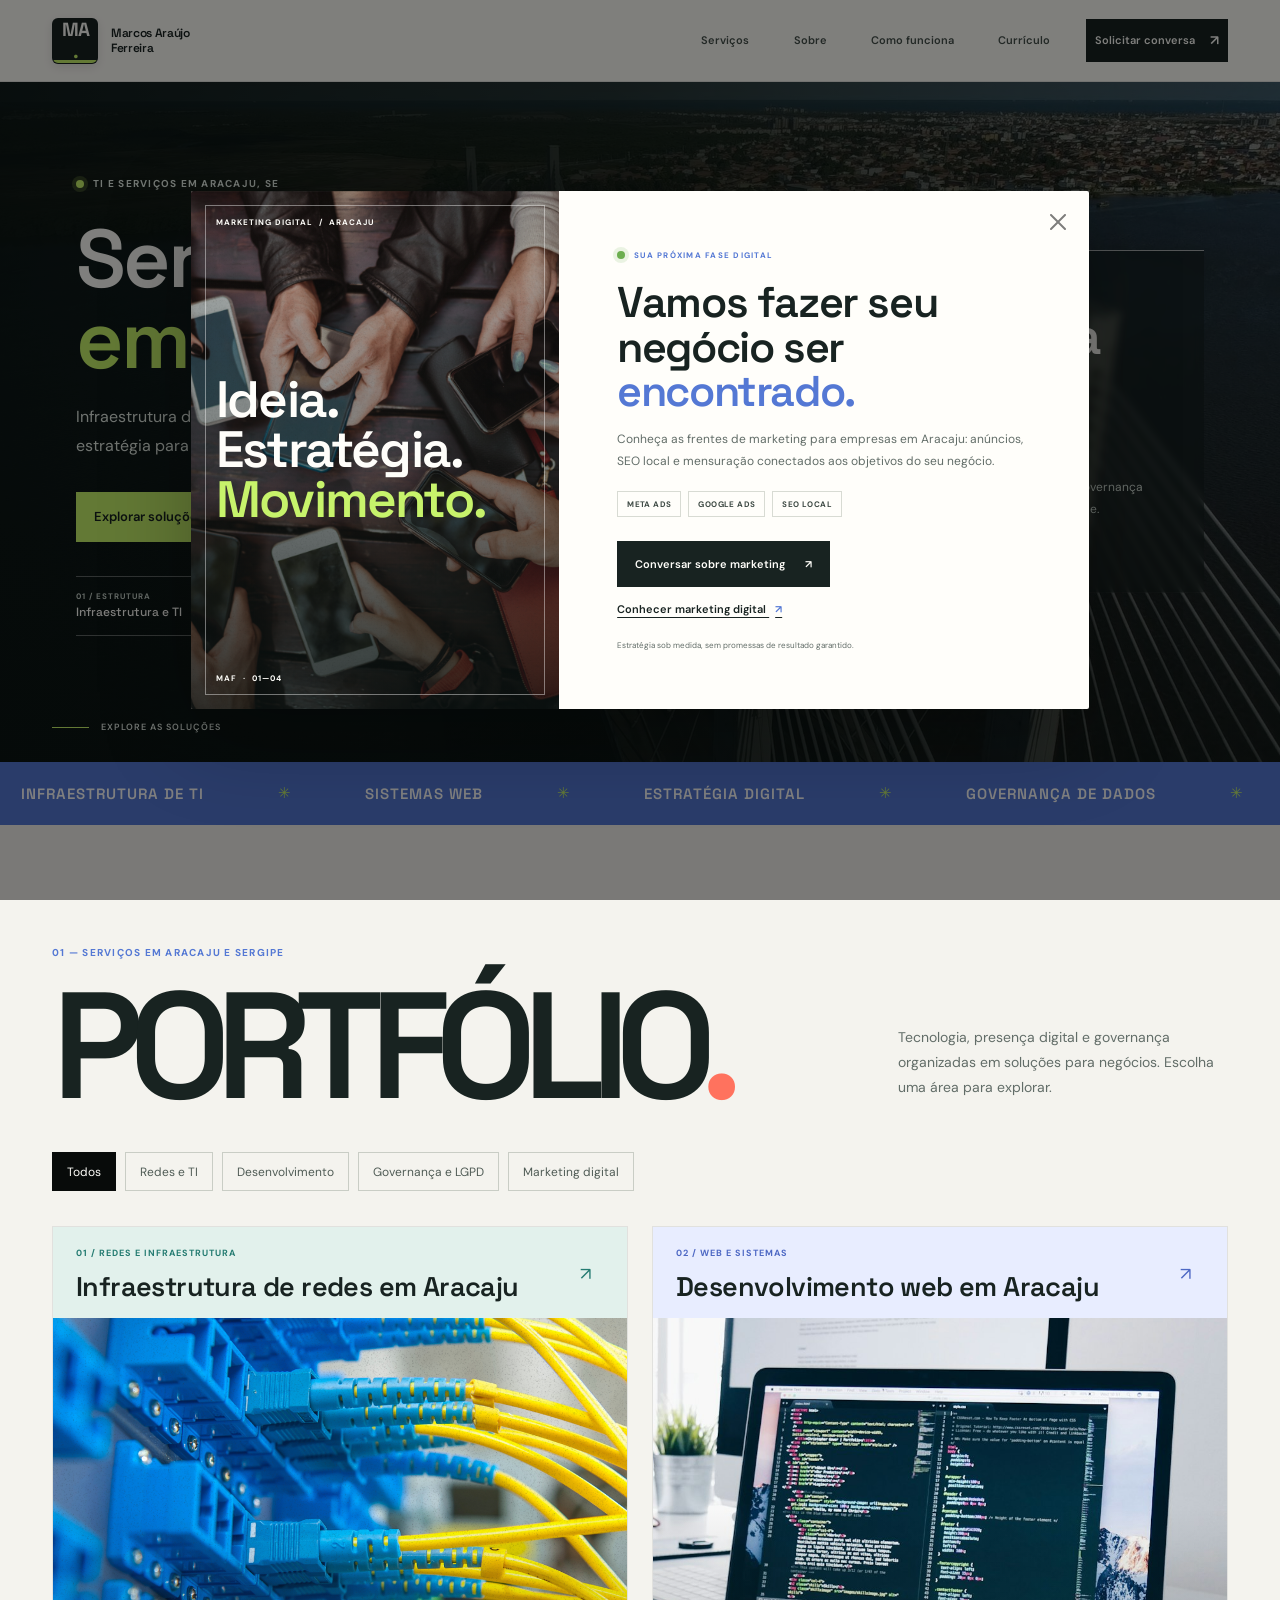
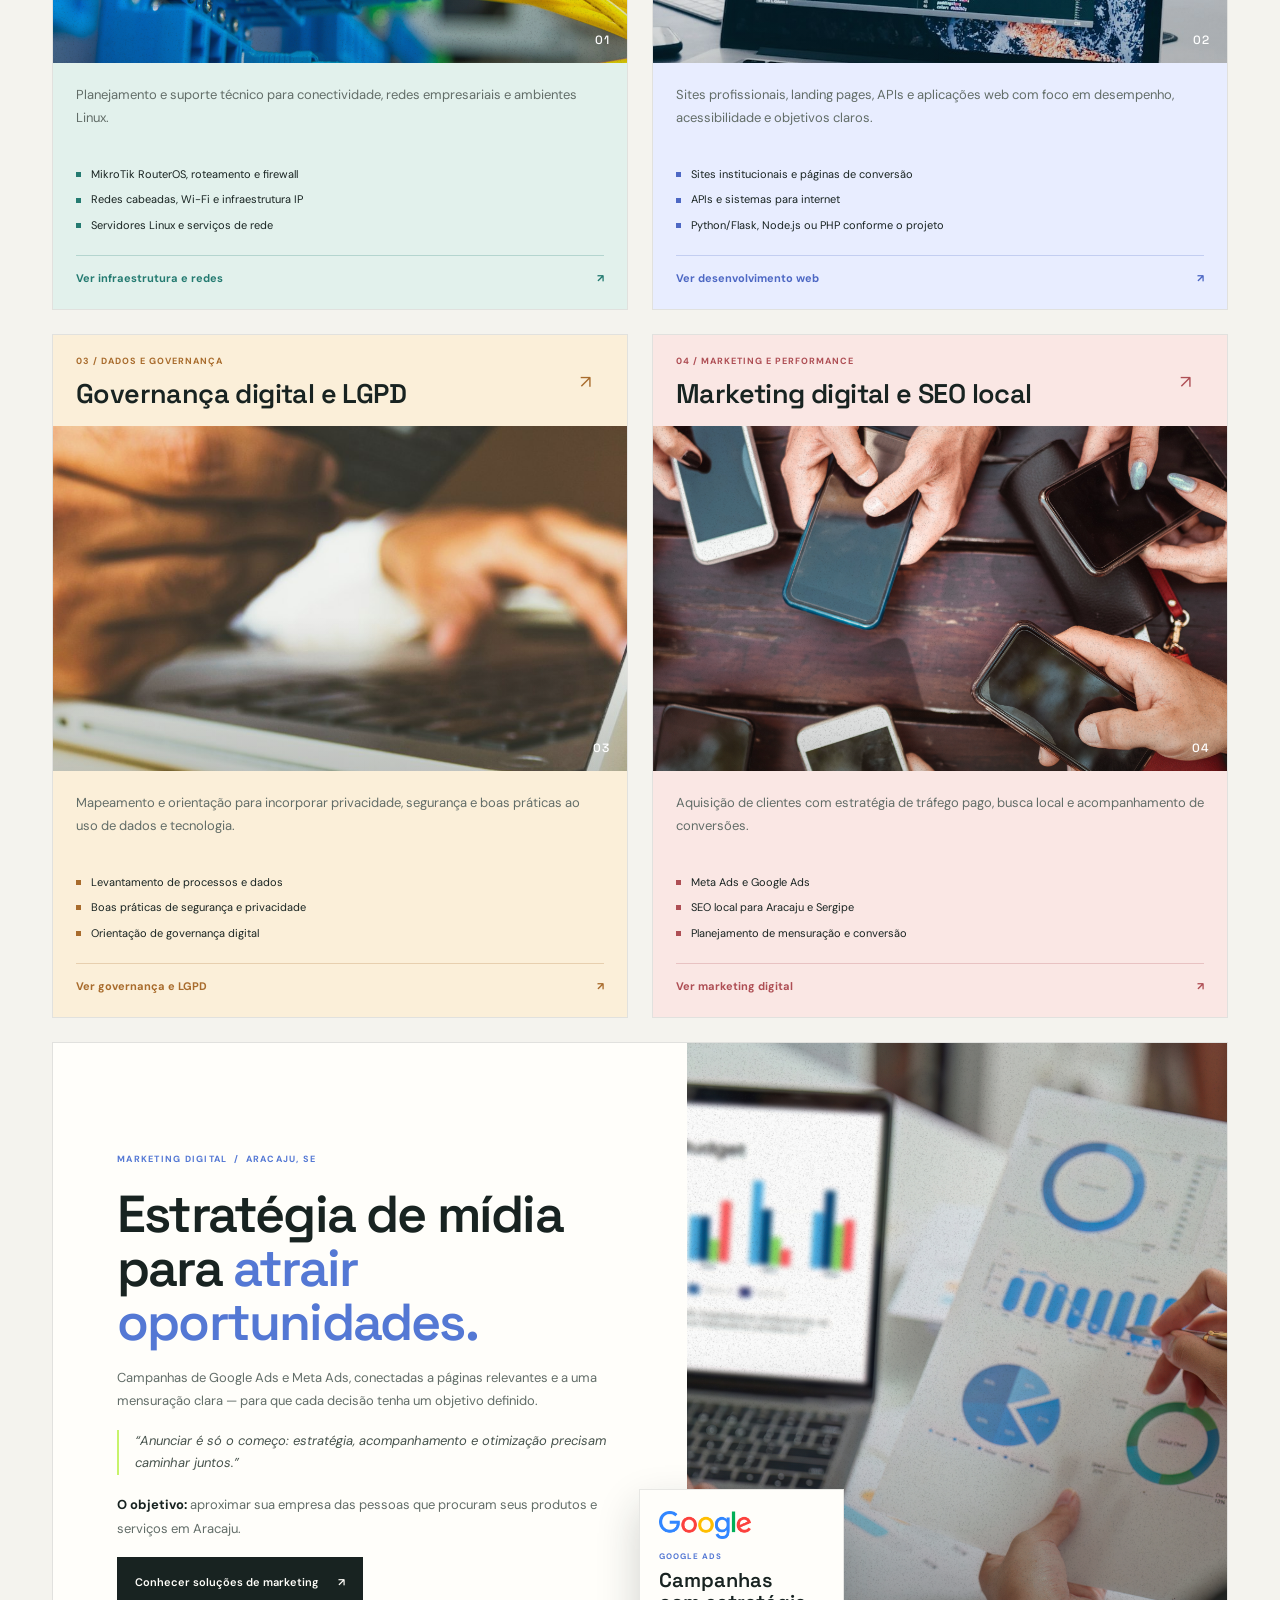
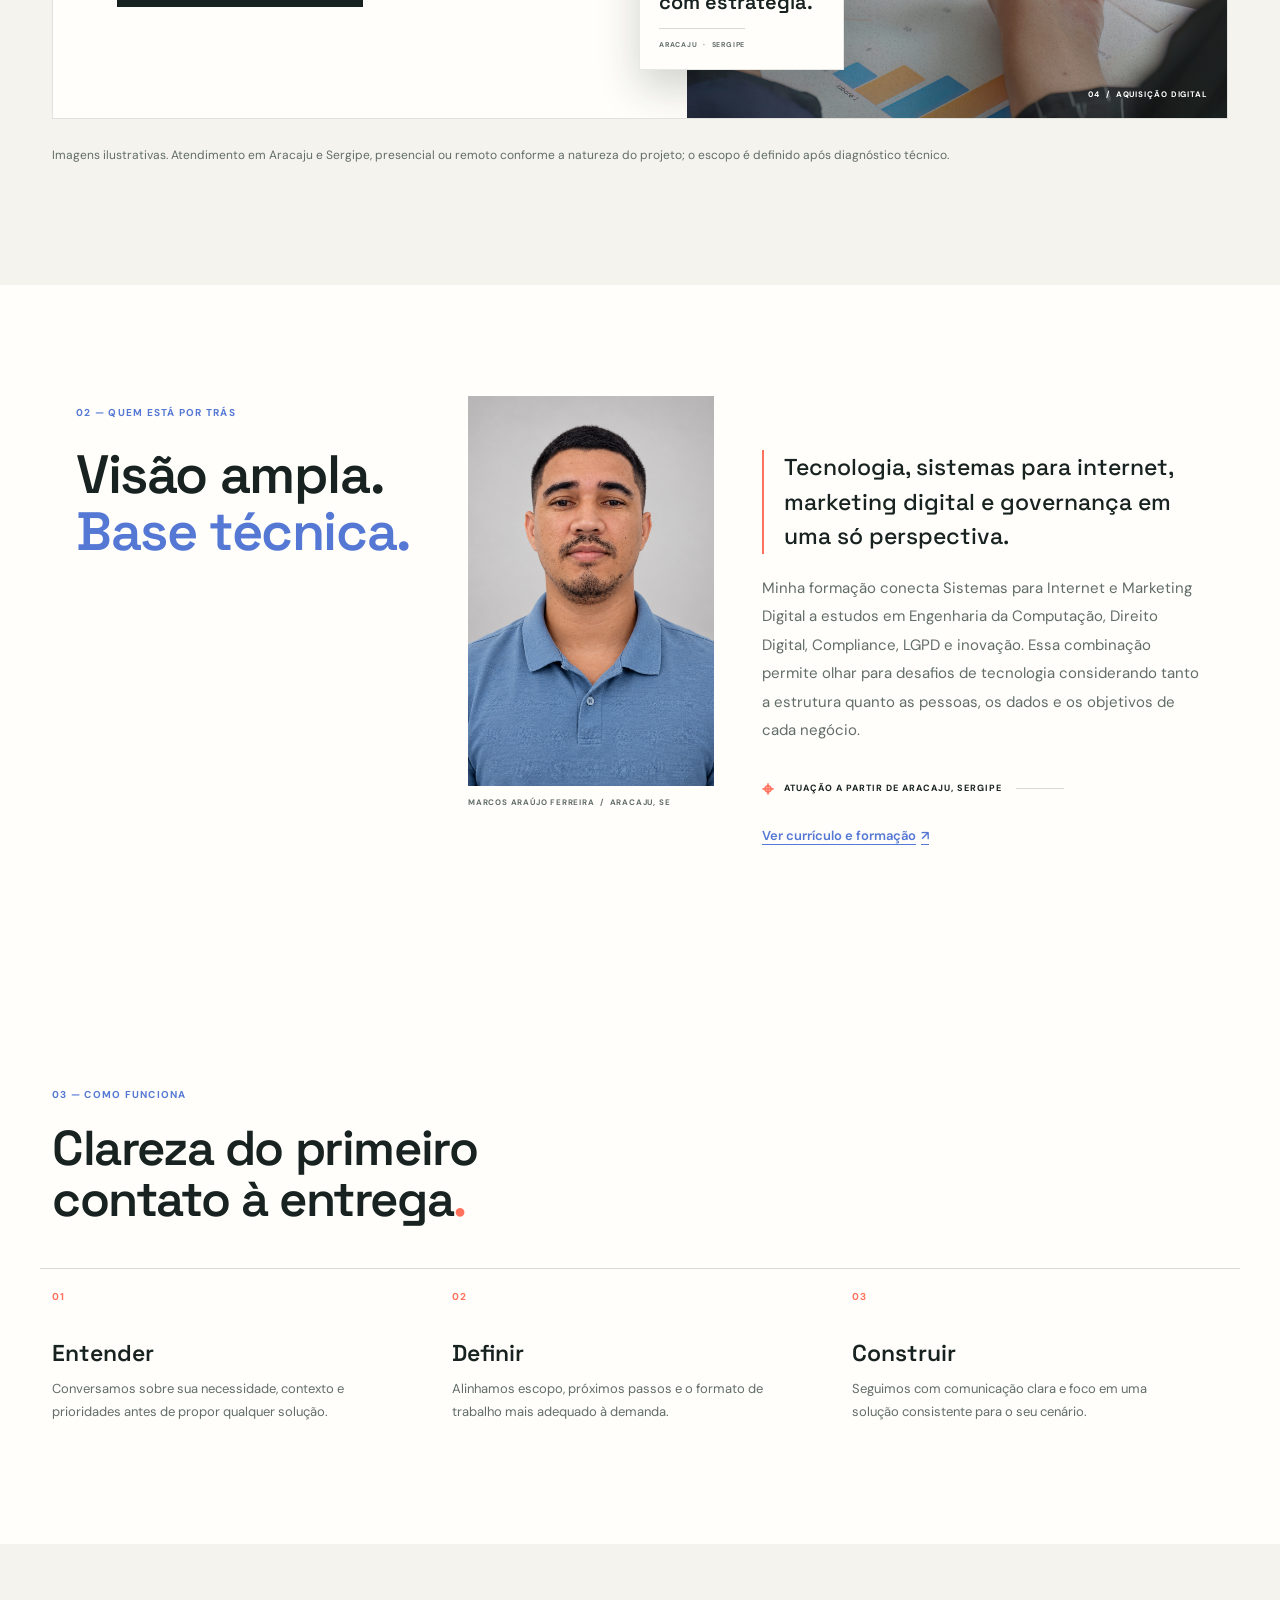
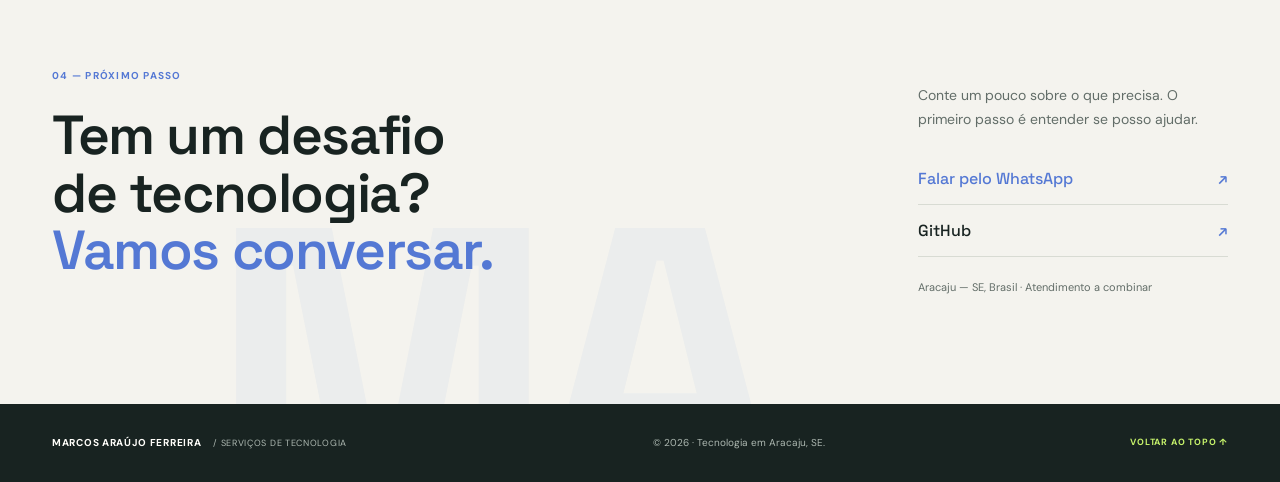
==== commit 344fb380: "Add files via upload" ====
--- a/index.html
+++ b/index.html
@@ -14,7 +14,7 @@
     <meta property="og:url" content="https://marcosaraujoferreira.com.br/">
     <meta property="og:title" content="Serviços de TI em Aracaju | Redes, Web, LGPD e Marketing">
     <meta property="og:description" content="Infraestrutura de redes empresariais, sistemas web, governança digital e estratégia para negócios em Aracaju, Sergipe.">
-    <meta property="og:image" content="https://marcosaraujoferreira.com.br/assets/infra-servidores.jpg">
+    <meta property="og:image" content="https://marcosaraujoferreira.com.br/infra-servidores.jpg">
     <title>Serviços de TI em Aracaju | Marcos Araújo Ferreira</title>
     <link rel="preconnect" href="https://fonts.googleapis.com">
     <link rel="preconnect" href="https://fonts.gstatic.com" crossorigin>
@@ -192,7 +192,7 @@
             <div class="col-lg-6" data-service-category="web">
               <article class="service-card service-card-web reveal h-100">
                 <div class="service-card-heading"><span class="service-number">02 / WEB E SISTEMAS</span><span class="service-card-mark" aria-hidden="true">↗</span><h3>Desenvolvimento web em Aracaju</h3></div>
-                <div class="service-card-image-wrap"><img class="service-card-image" src="assets/desenvolvimento-web.jpg" alt="Estação de trabalho com código em tela, representando desenvolvimento web" width="900" height="1200" loading="lazy" decoding="async"><span class="service-image-index" aria-hidden="true">02</span></div>
+                <div class="service-card-image-wrap"><img class="service-card-image" src="desenvolvimento-web.jpg" alt="Estação de trabalho com código em tela, representando desenvolvimento web" width="900" height="1200" loading="lazy" decoding="async"><span class="service-image-index" aria-hidden="true">02</span></div>
                 <div class="service-card-copy">
                   <p>Sites profissionais, landing pages, APIs e aplicações web com foco em desempenho, acessibilidade e objetivos claros.</p>
                   <ul><li>Sites institucionais e páginas de conversão</li><li>APIs e sistemas para internet</li><li>Python/Flask, Node.js ou PHP conforme o projeto</li></ul>
@@ -203,7 +203,7 @@
             <div class="col-lg-6" data-service-category="governance">
               <article class="service-card service-card-governance reveal h-100">
                 <div class="service-card-heading"><span class="service-number">03 / DADOS E GOVERNANÇA</span><span class="service-card-mark" aria-hidden="true">↗</span><h3>Governança digital e LGPD</h3></div>
-                <div class="service-card-image-wrap"><img class="service-card-image" src="assets/privacidade-dados.jpg" alt="Cadeado digital em tela, ilustrando privacidade e proteção de dados" width="900" height="1200" loading="lazy" decoding="async"><span class="service-image-index" aria-hidden="true">03</span></div>
+                <div class="service-card-image-wrap"><img class="service-card-image" src="privacidade-dados.jpg" alt="Cadeado digital em tela, ilustrando privacidade e proteção de dados" width="900" height="1200" loading="lazy" decoding="async"><span class="service-image-index" aria-hidden="true">03</span></div>
                 <div class="service-card-copy">
                   <p>Mapeamento e orientação para incorporar privacidade, segurança e boas práticas ao uso de dados e tecnologia.</p>
                   <ul><li>Levantamento de processos e dados</li><li>Boas práticas de segurança e privacidade</li><li>Orientação de governança digital</li></ul>
--- a/style.css
+++ b/style.css
@@ -638,7 +638,7 @@
 .detail-cta .button { flex-shrink: 0; }
 .marketing-welcome-modal .modal-dialog { max-width: 930px; padding: 16px; }
 .marketing-welcome-modal .modal-content { display: grid; grid-template-columns: minmax(0, .82fr) minmax(0, 1.18fr); overflow: hidden; border: 0; border-radius: 2px; background: var(--white); box-shadow: 0 25px 90px rgba(0, 0, 0, .28); }
-.marketing-modal-visual { position: relative; display: flex; min-height: 460px; flex-direction: column; justify-content: space-between; overflow: hidden; padding: 25px; background-color: #10211f; background-image: linear-gradient(180deg, rgba(8, 17, 16, .24), rgba(8, 17, 16, .82)), url("assets/marketing-digital.jpg"); background-position: center; background-size: cover; color: #fffefa; }
+.marketing-modal-visual { position: relative; display: flex; min-height: 460px; flex-direction: column; justify-content: space-between; overflow: hidden; padding: 25px; background-color: #10211f; background-image: linear-gradient(180deg, rgba(8, 17, 16, .24), rgba(8, 17, 16, .82)), url("redessociais1.png"); background-position: center; background-size: cover; color: #fffefa; }
 .marketing-modal-visual::after { position: absolute; inset: 14px; border: 1px solid rgba(255, 255, 255, .42); content: ""; pointer-events: none; }
 .marketing-modal-visual-label, .marketing-modal-visual-index { position: relative; z-index: 1; font-size: 8px; font-weight: 700; letter-spacing: 1px; }
 .marketing-modal-visual strong { position: relative; z-index: 1; font: 600 clamp(36px, 4vw, 52px)/.98 var(--display); letter-spacing: -1.8px; }
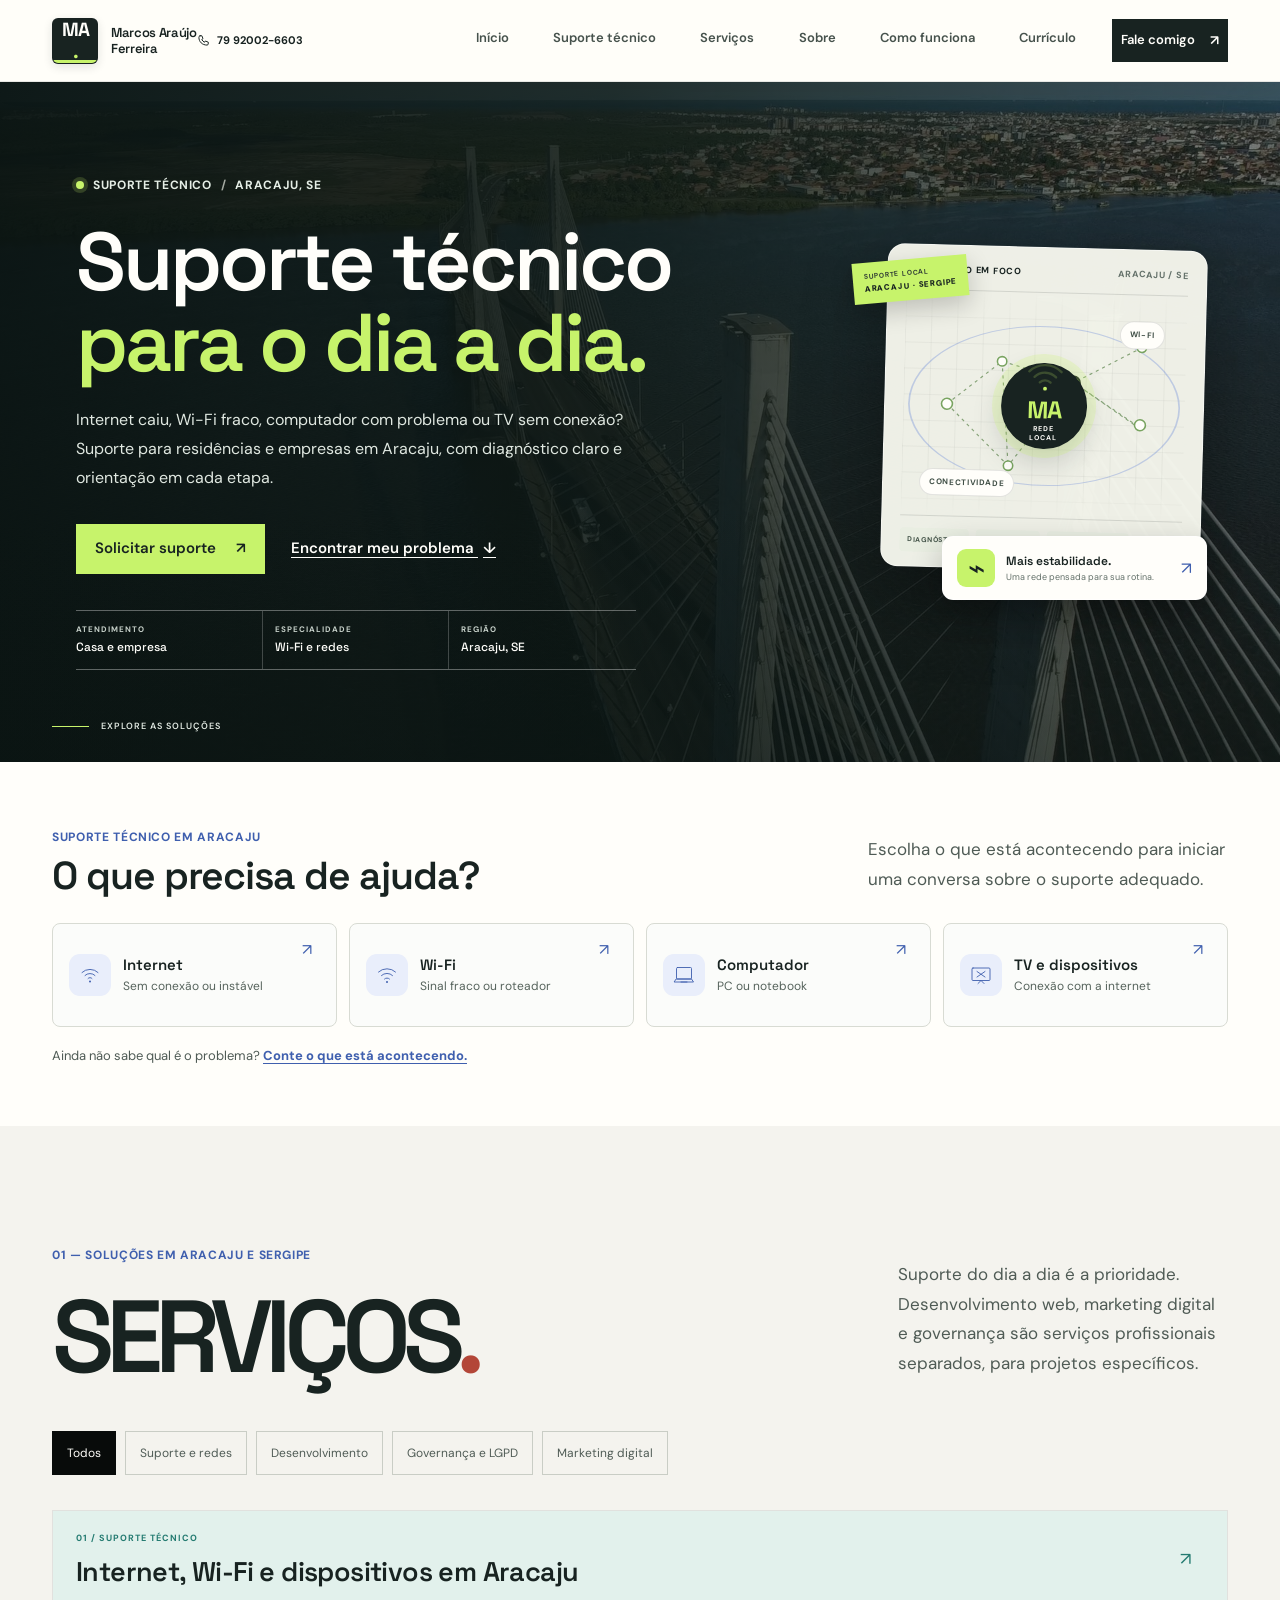
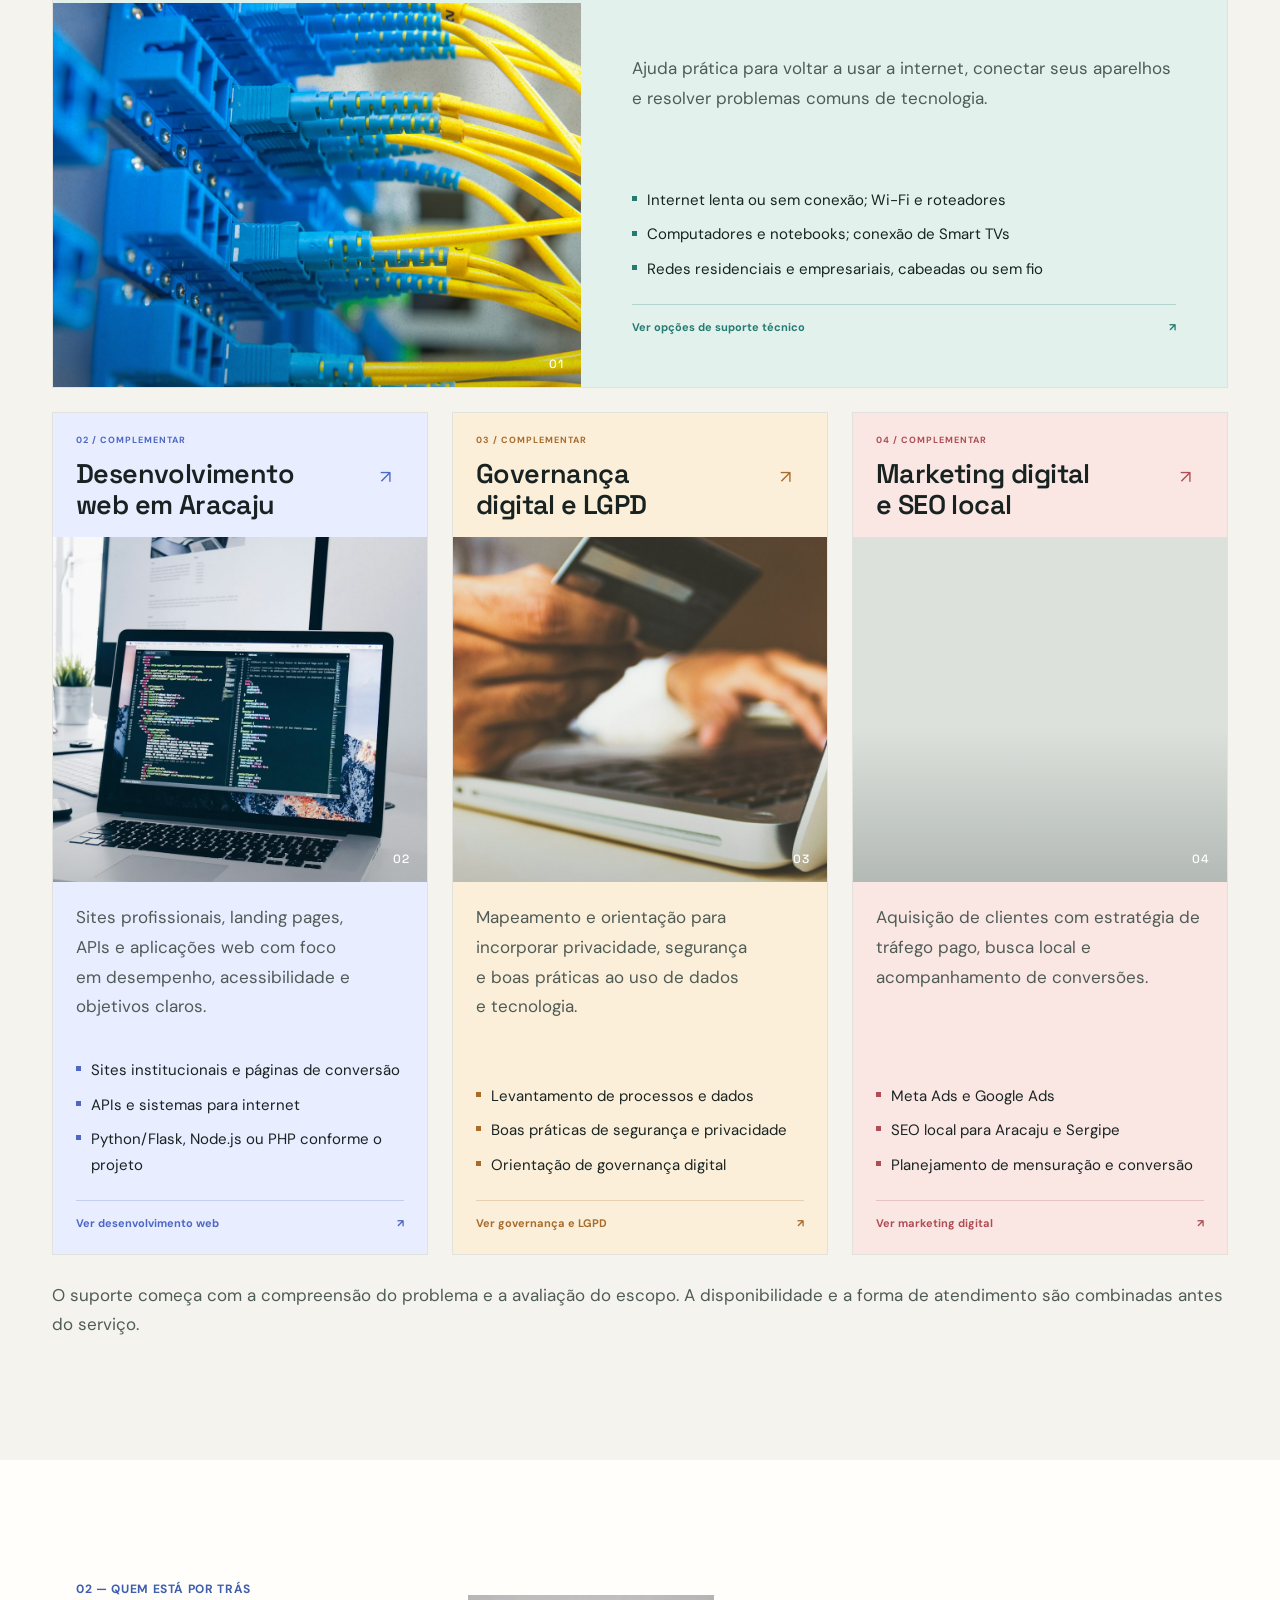
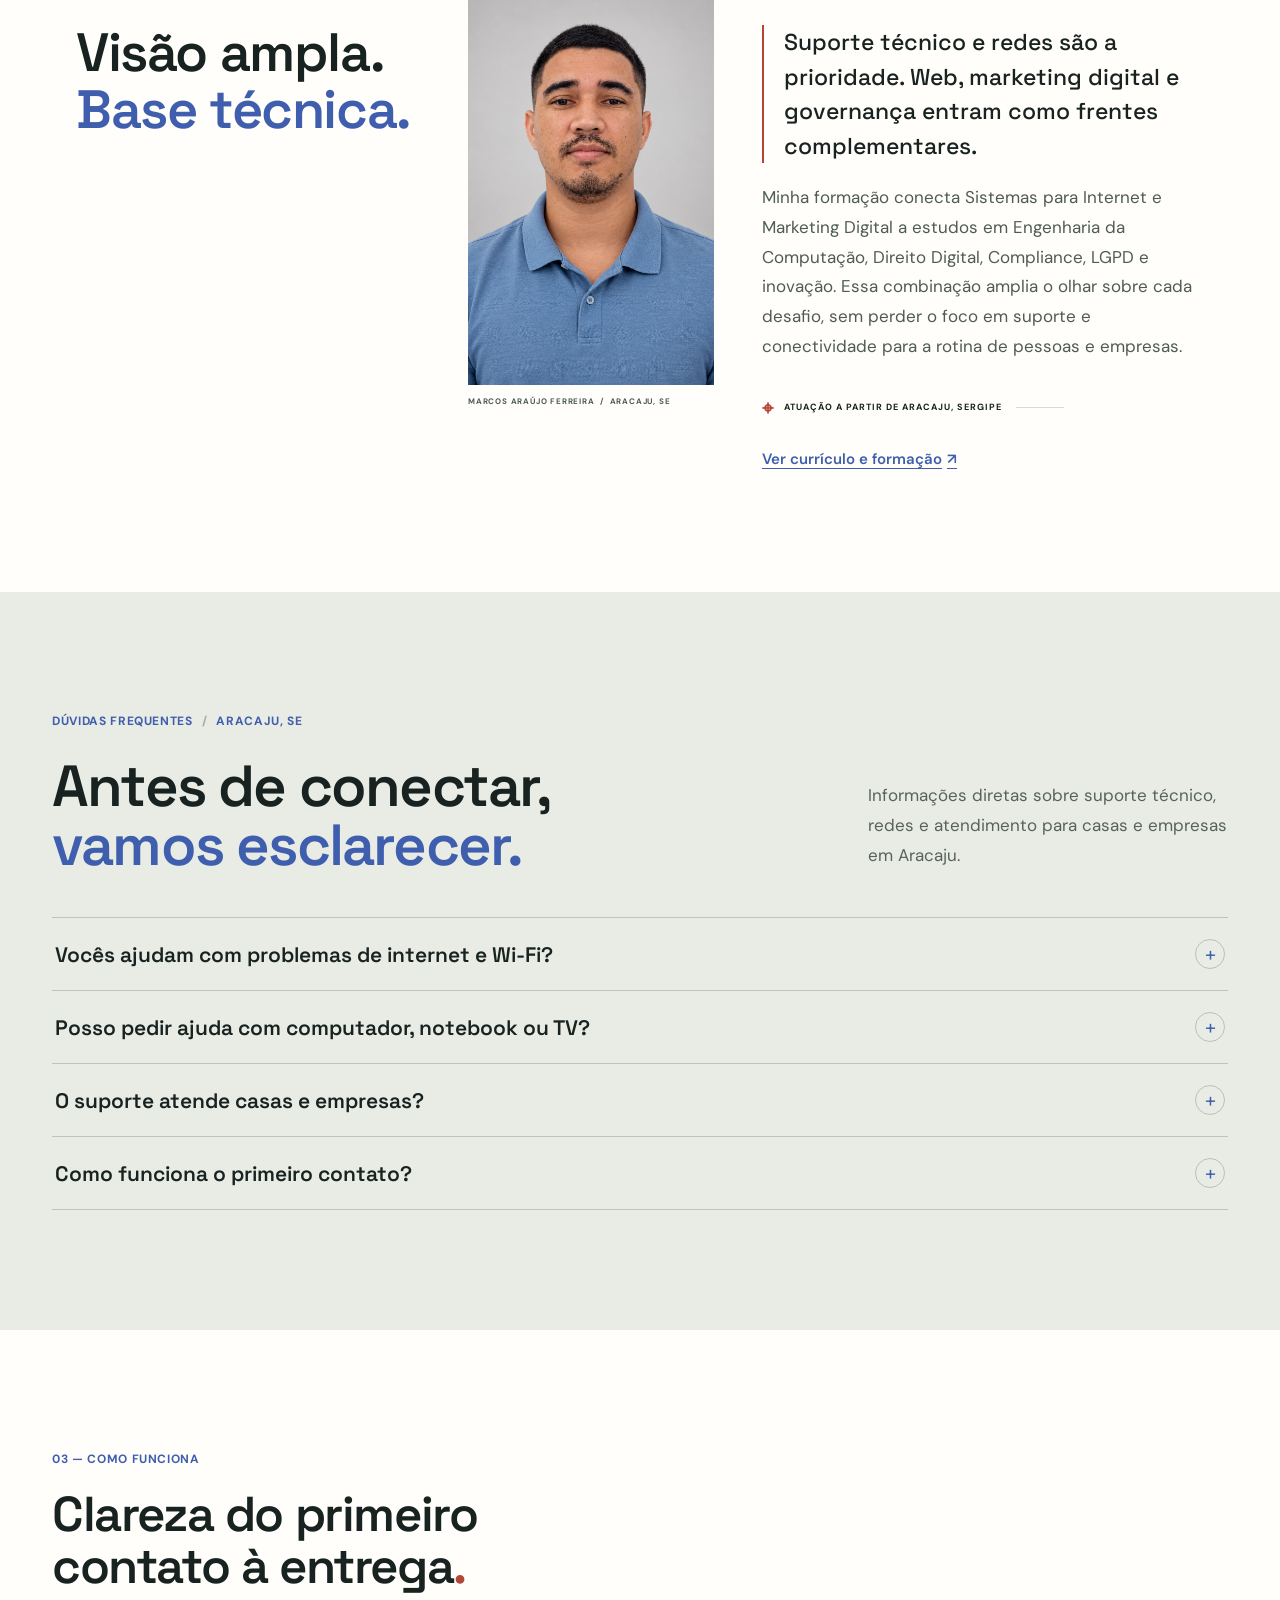
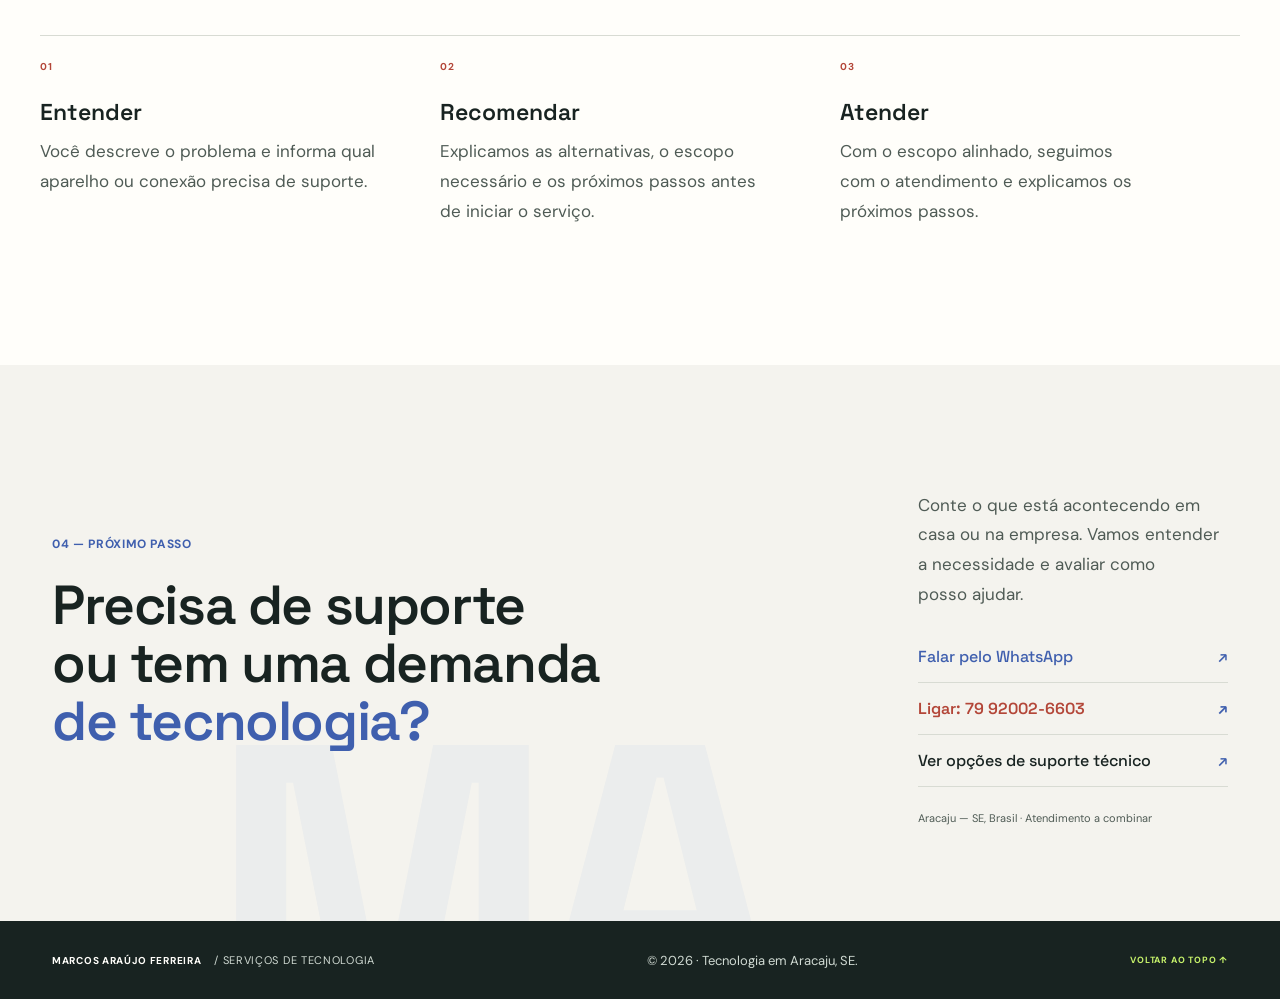
==== commit 3ed236c1: "Add files via upload" ====
--- a/index.html
+++ b/index.html
@@ -2,20 +2,25 @@
 <html lang="pt-BR">
   <head>
     <meta charset="utf-8">
-    <meta name="viewport" content="width=device-width, initial-scale=1">
-    <meta name="theme-color" content="#f4f3ee">
-    <meta name="description" content="Serviços de TI em Aracaju: infraestrutura de redes empresariais, MikroTik, desenvolvimento web, orientação em LGPD e marketing digital em Sergipe.">
+    <meta name="viewport" content="width=device-width, initial-scale=1, viewport-fit=cover">
+    <meta name="theme-color" content="#182321">
+    <link rel="icon" type="image/svg+xml" href="favicon.svg">
+    <meta name="description" content="Suporte técnico em Aracaju para internet, Wi-Fi, computadores, notebooks e TVs conectadas. Atendimento residencial e empresarial com avaliação clara.">
     <meta name="author" content="Marcos Araújo Ferreira">
     <meta name="geo.region" content="BR-SE">
     <meta name="geo.placename" content="Aracaju">
     <link rel="canonical" href="https://marcosaraujoferreira.com.br/">
     <meta property="og:type" content="website">
     <meta property="og:locale" content="pt_BR">
+    <meta property="og:site_name" content="Marcos Araújo Ferreira">
     <meta property="og:url" content="https://marcosaraujoferreira.com.br/">
-    <meta property="og:title" content="Serviços de TI em Aracaju | Redes, Web, LGPD e Marketing">
-    <meta property="og:description" content="Infraestrutura de redes empresariais, sistemas web, governança digital e estratégia para negócios em Aracaju, Sergipe.">
+    <meta property="og:title" content="Suporte Técnico em Aracaju | Redes, Wi-Fi e TI">
+    <meta property="og:description" content="Suporte técnico em Aracaju para internet, Wi-Fi, computadores, notebooks e TVs conectadas. Atendimento residencial e empresarial.">
     <meta property="og:image" content="https://marcosaraujoferreira.com.br/infra-servidores.jpg">
-    <title>Serviços de TI em Aracaju | Marcos Araújo Ferreira</title>
+    <meta property="og:image:alt" content="Infraestrutura de servidores e redes">
+    <meta name="twitter:card" content="summary_large_image">
+    <title>Suporte Técnico em Aracaju | Redes, Wi-Fi e TI</title>
+    <link rel="preload" as="image" href="header.jpg" fetchpriority="high">
     <link rel="preconnect" href="https://fonts.googleapis.com">
     <link rel="preconnect" href="https://fonts.gstatic.com" crossorigin>
     <link href="https://fonts.googleapis.com/css2?family=DM+Sans:wght@400;500;600;700&family=Space+Grotesk:wght@400;500;600;700&display=swap" rel="stylesheet">
@@ -31,14 +36,17 @@
             "url": "https://marcosaraujoferreira.com.br/",
             "name": "Marcos Araújo Ferreira",
             "jobTitle": "Analista de Sistemas",
-            "description": "Profissional de tecnologia com atuação em infraestrutura de redes, sistemas para internet, estratégia digital e governança de dados.",
+            "description": "Profissional de tecnologia com foco principal em suporte técnico e infraestrutura de redes residenciais e empresariais em Aracaju, e atuação complementar em desenvolvimento web, marketing digital e governança de dados.",
             "areaServed": [
               { "@type": "City", "name": "Aracaju" },
               { "@type": "AdministrativeArea", "name": "Sergipe" }
             ],
             "knowsAbout": [
-              "Infraestrutura de tecnologia da informação",
-              "Redes empresariais e infraestrutura de tecnologia",
+              "Suporte técnico residencial e empresarial",
+              "Infraestrutura de redes residenciais e empresariais",
+              "Wi-Fi, roteadores e conectividade em Aracaju",
+              "Suporte técnico para computadores e notebooks",
+              "Conexão de Smart TVs à internet",
               "MikroTik RouterOS e servidores Linux",
               "Desenvolvimento web e sistemas para internet",
               "Marketing digital",
@@ -50,7 +58,8 @@
                 "@type": "Offer",
                 "itemOffered": {
                   "@type": "Service",
-                  "name": "Infraestrutura de redes empresariais",
+                  "name": "Suporte técnico e infraestrutura de redes residenciais e empresariais",
+                  "description": "Diagnóstico e suporte de conectividade, Wi-Fi, roteadores e infraestrutura de redes em Aracaju e Sergipe.",
                   "url": "https://marcosaraujoferreira.com.br/infraestrutura-redes-aracaju.html"
                 }
               },
@@ -88,10 +97,21 @@
             "@type": "WebSite",
             "@id": "https://marcosaraujoferreira.com.br/#website",
             "url": "https://marcosaraujoferreira.com.br/",
-            "name": "Marcos Araújo Ferreira | TI e serviços em Aracaju",
+            "name": "Marcos Araújo Ferreira | Suporte técnico em Aracaju",
             "inLanguage": "pt-BR",
             "about": { "@id": "https://marcosaraujoferreira.com.br/#marcos-araujo-ferreira" },
             "publisher": { "@id": "https://marcosaraujoferreira.com.br/#marcos-araujo-ferreira" }
+          },
+          {
+            "@type": "WebPage",
+            "@id": "https://marcosaraujoferreira.com.br/#webpage",
+            "url": "https://marcosaraujoferreira.com.br/",
+            "name": "Suporte técnico em Aracaju | Redes, Wi-Fi e TI",
+            "description": "Suporte técnico em Aracaju para residências e empresas, com foco em Wi-Fi, roteadores, conectividade e infraestrutura de redes.",
+            "inLanguage": "pt-BR",
+            "isPartOf": { "@id": "https://marcosaraujoferreira.com.br/#website" },
+            "about": { "@id": "https://marcosaraujoferreira.com.br/#marcos-araujo-ferreira" },
+            "mainEntity": { "@id": "https://marcosaraujoferreira.com.br/#marcos-araujo-ferreira" }
           }
         ]
       }
@@ -110,13 +130,16 @@
       <button class="menu-toggle navbar-toggler" type="button" data-bs-toggle="collapse" data-bs-target="#site-nav" aria-expanded="false" aria-controls="site-nav" aria-label="Abrir menu">
         <span></span><span></span>
       </button>
+      <a class="header-phone" href="tel:+5579920026603" aria-label="Ligar para 79 92002-6603"><svg viewBox="0 0 24 24" aria-hidden="true"><path d="M7 3h3l2 5-2.2 1.5a15 15 0 0 0 4.7 4.7L16 12l5 2v3c0 1.1-.9 2-2 2C10.7 19 5 13.3 5 6c0-1.7.9-3 2-3Z"/></svg><span>79 92002-6603</span></a>
       <nav class="site-nav collapse navbar-collapse" id="site-nav" aria-label="Navegação principal">
         <div class="navbar-nav ms-auto align-items-lg-center gap-lg-4">
+          <a class="nav-link" href="#inicio">Início</a>
+          <a class="nav-link" href="infraestrutura-redes-aracaju.html">Suporte técnico</a>
           <a class="nav-link" href="#servicos">Serviços</a>
           <a class="nav-link" href="#sobre">Sobre</a>
           <a class="nav-link" href="#processo">Como funciona</a>
           <a class="nav-link" href="curriculo.html">Currículo</a>
-          <a class="nav-link nav-contact" href="#contato">Solicitar conversa <span aria-hidden="true">↗</span></a>
+          <a class="nav-link nav-contact" href="#contato">Fale comigo <span aria-hidden="true">↗</span></a>
         </div>
       </nav>
     </header>
@@ -126,72 +149,130 @@
         <div class="row align-items-center g-5">
           <div class="col-md-7">
             <div class="hero-copy">
-              <p class="eyebrow"><span class="status-dot"></span> TI E SERVIÇOS EM ARACAJU, SE</p>
-              <h1 id="hero-title">Serviços de TI<br><span>em Aracaju, SE.</span></h1>
-              <p class="hero-intro">Infraestrutura de redes, desenvolvimento web, governança digital e estratégia para negócios em Aracaju e Sergipe.</p>
+              <p class="eyebrow"><span class="status-dot"></span> SUPORTE TÉCNICO <span class="eyebrow-divider">/</span> ARACAJU, SE</p>
+              <h1 id="hero-title">Suporte técnico<br><span>para o dia a dia.</span></h1>
+              <p class="hero-intro">Internet caiu, Wi-Fi fraco, computador com problema ou TV sem conexão? Suporte para residências e empresas em Aracaju, com diagnóstico claro e orientação em cada etapa.</p>
               <div class="hero-actions">
-                <a class="button button-dark" href="#servicos">Explorar soluções <span aria-hidden="true">↓</span></a>
-                <a class="text-link" href="#contato">Solicitar diagnóstico <span aria-hidden="true">↗</span></a>
+                <a class="button button-dark" href="https://wa.me/5561996556538?text=Ol%C3%A1%2C%20preciso%20de%20suporte%20t%C3%A9cnico%20em%20Aracaju." target="_blank" rel="noopener noreferrer">Solicitar suporte <span aria-hidden="true">↗</span></a>
+                <a class="text-link" href="#ajuda">Encontrar meu problema <span aria-hidden="true">↓</span></a>
               </div>
-              <div class="hero-signals" aria-label="Principais frentes de serviço">
-                <div><span>01 / ESTRUTURA</span><strong>Infraestrutura e TI</strong></div>
-                <div><span>02 / PRESENÇA</span><strong>Sistemas e web</strong></div>
-                <div><span>03 / CONFIANÇA</span><strong>Dados e governança</strong></div>
+              <div class="hero-signals" aria-label="Principais frentes de atendimento">
+                <div><span>ATENDIMENTO</span><strong>Casa e empresa</strong></div>
+                <div><span>ESPECIALIDADE</span><strong>Wi-Fi e redes</strong></div>
+                <div><span>REGIÃO</span><strong>Aracaju, SE</strong></div>
               </div>
             </div>
           </div>
           <div class="col-md-4 offset-md-1">
-            <aside class="hero-side-note">
-              <span class="hero-side-kicker">TECNOLOGIA PARA NEGÓCIOS</span>
-              <strong>Estrutura<br>para avançar<span>.</span></strong>
-              <p>Infraestrutura, presença digital e governança para empresas em Aracaju e Sergipe.</p>
-              <span class="hero-side-rule" aria-hidden="true"></span>
-              <span class="hero-side-index">REDES&nbsp; / &nbsp;WEB&nbsp; / &nbsp;DADOS&nbsp; / &nbsp;MARKETING</span>
+            <aside class="hero-visual-panel" aria-label="Atendimento de suporte e redes em Aracaju">
+              <div class="network-window">
+                <div class="network-window-top">
+                  <span class="network-window-label"><i aria-hidden="true"></i> CONEXÃO EM FOCO</span>
+                  <span class="network-window-location">ARACAJU / SE</span>
+                </div>
+                <div class="network-diagram" aria-hidden="true">
+                  <span class="network-orbit network-orbit-one"></span>
+                  <span class="network-orbit network-orbit-two"></span>
+                  <svg viewBox="0 0 360 250" focusable="false">
+                    <path d="M56 126 125 70l92 25 86-47M56 126l80 77 81-108 86 55M125 70l11 133m81-108 81 53" />
+                    <circle cx="56" cy="126" r="7" />
+                    <circle cx="125" cy="70" r="6" />
+                    <circle cx="217" cy="95" r="8" />
+                    <circle cx="303" cy="48" r="6" />
+                    <circle cx="136" cy="203" r="6" />
+                    <circle cx="303" cy="147" r="7" />
+                  </svg>
+                  <div class="network-core">
+                    <svg class="wifi-transmission" viewBox="0 0 48 34" focusable="false" aria-hidden="true">
+                      <path class="wifi-wave wifi-wave-one" d="M17 17a10 10 0 0 1 14 0" />
+                      <path class="wifi-wave wifi-wave-two" d="M10 10a20 20 0 0 1 28 0" />
+                      <path class="wifi-wave wifi-wave-three" d="M3 3a30 30 0 0 1 42 0" />
+                      <circle cx="24" cy="25" r="2.5" />
+                    </svg>
+                    <span>MA</span><small>REDE<br>LOCAL</small>
+                  </div>
+                  <span class="network-node-label network-node-label-top">WI-FI</span>
+                  <span class="network-node-label network-node-label-bottom">CONECTIVIDADE</span>
+                </div>
+                <div class="network-window-footer">
+                  <span>DIAGNÓSTICO</span><span>ROTEADORES</span><span>INFRAESTRUTURA</span>
+                </div>
+              </div>
+              <div class="network-float-card">
+                <span class="network-float-icon" aria-hidden="true">⌁</span>
+                <span><strong>Mais estabilidade.</strong><small>Uma rede pensada para sua rotina.</small></span>
+                <span class="network-float-arrow" aria-hidden="true">↗</span>
+              </div>
+              <span class="network-location-stamp" aria-hidden="true">SUPORTE LOCAL<br><strong>ARACAJU · SERGIPE</strong></span>
             </aside>
           </div>
         </div>
         <a class="scroll-cue" href="#servicos"><span class="scroll-line"></span> EXPLORE AS SOLUÇÕES</a>
       </section>
 
-      <div class="ticker" aria-label="Serviços de tecnologia, infraestrutura, sistemas, estratégia digital e governança">
-        <div class="ticker-track" aria-hidden="true">
-          <span>INFRAESTRUTURA DE TI</span><i>✳</i><span>SISTEMAS WEB</span><i>✳</i><span>ESTRATÉGIA DIGITAL</span><i>✳</i><span>GOVERNANÇA DE DADOS</span><i>✳</i>
-          <span>INFRAESTRUTURA DE TI</span><i>✳</i><span>SISTEMAS WEB</span><i>✳</i><span>ESTRATÉGIA DIGITAL</span><i>✳</i><span>GOVERNANÇA DE DADOS</span><i>✳</i>
-        </div>
-      </div>
+      <section class="help-chooser" id="ajuda" aria-labelledby="help-title">
+        <div class="section-wrap">
+          <div class="help-chooser-heading">
+            <div>
+              <p class="eyebrow">SUPORTE TÉCNICO EM ARACAJU</p>
+              <h2 id="help-title">O que precisa de ajuda?</h2>
+            </div>
+            <p>Escolha o que está acontecendo para iniciar uma conversa sobre o suporte adequado.</p>
+          </div>
+          <div class="help-options">
+            <a class="help-option" href="https://wa.me/5561996556538?text=Ol%C3%A1%2C%20estou%20com%20problema%20na%20internet%20e%20gostaria%20de%20suporte." target="_blank" rel="noopener noreferrer">
+              <svg viewBox="0 0 48 48" aria-hidden="true" focusable="false"><path d="M8 19a23 23 0 0 1 32 0M14 25a14 14 0 0 1 20 0m-14 6a5 5 0 0 1 8 0"/><circle cx="24" cy="37" r="2" fill="currentColor" stroke="none"/></svg>
+              <span><strong>Internet</strong><small>Sem conexão ou instável</small></span><span class="help-option-arrow" aria-hidden="true">↗</span>
+            </a>
+            <a class="help-option" href="https://wa.me/5561996556538?text=Ol%C3%A1%2C%20preciso%20de%20ajuda%20com%20o%20Wi-Fi%20ou%20a%20cobertura%20da%20rede." target="_blank" rel="noopener noreferrer">
+              <svg viewBox="0 0 48 48" aria-hidden="true" focusable="false"><path d="M7 18a25 25 0 0 1 34 0M13 25a16 16 0 0 1 22 0m-16 7a7 7 0 0 1 10 0"/><circle cx="24" cy="38" r="2" fill="currentColor" stroke="none"/></svg>
+              <span><strong>Wi-Fi</strong><small>Sinal fraco ou roteador</small></span><span class="help-option-arrow" aria-hidden="true">↗</span>
+            </a>
+            <a class="help-option" href="https://wa.me/5561996556538?text=Ol%C3%A1%2C%20preciso%20de%20suporte%20para%20um%20computador%20ou%20notebook." target="_blank" rel="noopener noreferrer">
+              <svg viewBox="0 0 48 48" aria-hidden="true" focusable="false"><rect x="9" y="9" width="30" height="23" rx="2"/><path d="M5 38h38l-4-6H9zM18 38h12"/></svg>
+              <span><strong>Computador</strong><small>PC ou notebook</small></span><span class="help-option-arrow" aria-hidden="true">↗</span>
+            </a>
+            <a class="help-option" href="https://wa.me/5561996556538?text=Ol%C3%A1%2C%20preciso%20de%20ajuda%20para%20conectar%20minha%20TV%20%C3%A0%20internet." target="_blank" rel="noopener noreferrer">
+              <svg viewBox="0 0 48 48" aria-hidden="true" focusable="false"><rect x="6" y="10" width="36" height="25" rx="2"/><path d="m18 41 6-6 6 6M16 17l16 11m0-11L16 28"/></svg>
+              <span><strong>TV e dispositivos</strong><small>Conexão com a internet</small></span><span class="help-option-arrow" aria-hidden="true">↗</span>
+            </a>
+          </div>
+          <p class="help-chooser-note">Ainda não sabe qual é o problema? <a href="https://wa.me/5561996556538?text=Ol%C3%A1%2C%20preciso%20de%20ajuda%20com%20um%20problema%20de%20tecnologia." target="_blank" rel="noopener noreferrer">Conte o que está acontecendo.</a></p>
+        </div>
+      </section>
 
       <section class="services section-pad" id="servicos" aria-labelledby="services-title">
         <div class="section-wrap">
           <div class="services-heading reveal">
             <div>
-              <p class="eyebrow">01 — SERVIÇOS EM ARACAJU E SERGIPE</p>
-              <h2 id="services-title">PORTFÓLIO<span>.</span></h2>
-            </div>
-            <p class="services-intro">Tecnologia, presença digital e governança organizadas em soluções para negócios. Escolha uma área para explorar.</p>
+              <p class="eyebrow">01 — SOLUÇÕES EM ARACAJU E SERGIPE</p>
+              <h2 id="services-title">SERVIÇOS<span>.</span></h2>
+            </div>
+            <p class="services-intro">Suporte do dia a dia é a prioridade. Desenvolvimento web, marketing digital e governança são serviços profissionais separados, para projetos específicos.</p>
           </div>
           <div class="service-filters reveal" role="group" aria-label="Filtrar áreas de serviço">
             <button type="button" class="service-filter is-active" data-service-filter="all" aria-pressed="true">Todos</button>
-            <button type="button" class="service-filter" data-service-filter="infra" aria-pressed="false">Redes e TI</button>
+            <button type="button" class="service-filter" data-service-filter="infra" aria-pressed="false">Suporte e redes</button>
             <button type="button" class="service-filter" data-service-filter="web" aria-pressed="false">Desenvolvimento</button>
             <button type="button" class="service-filter" data-service-filter="governance" aria-pressed="false">Governança e LGPD</button>
             <button type="button" class="service-filter" data-service-filter="marketing" aria-pressed="false">Marketing digital</button>
           </div>
-          <p class="visually-hidden" id="service-filter-status" aria-live="polite">Exibindo todas as quatro áreas de serviço.</p>
+          <p class="visually-hidden" id="service-filter-status" aria-live="polite">Exibindo o serviço principal e as três áreas complementares.</p>
           <div class="row g-4 service-grid">
-            <div class="col-lg-6" data-service-category="infra">
-              <article class="service-card service-card-network reveal h-100">
-                <div class="service-card-heading"><span class="service-number">01 / REDES E INFRAESTRUTURA</span><span class="service-card-mark" aria-hidden="true">↗</span><h3>Infraestrutura de redes em Aracaju</h3></div>
+            <div class="col-12" data-service-category="infra">
+              <article class="service-card service-card-network service-card-primary reveal h-100">
+                <div class="service-card-heading"><span class="service-number">01 / SUPORTE TÉCNICO</span><span class="service-card-mark" aria-hidden="true">↗</span><h3>Internet, Wi-Fi e dispositivos em Aracaju</h3></div>
                 <div class="service-card-image-wrap"><img class="service-card-image" src="redes.png" alt="Conectores e cabos de rede em um painel de infraestrutura" width="1080" height="1350" loading="lazy" decoding="async"><span class="service-image-index" aria-hidden="true">01</span></div>
                 <div class="service-card-copy">
-                  <p>Planejamento e suporte técnico para conectividade, redes empresariais e ambientes Linux.</p>
-                  <ul><li>MikroTik RouterOS, roteamento e firewall</li><li>Redes cabeadas, Wi-Fi e infraestrutura IP</li><li>Servidores Linux e serviços de rede</li></ul>
-                  <a class="service-card-link" href="infraestrutura-redes-aracaju.html">Ver infraestrutura e redes <span aria-hidden="true">↗</span></a>
+                  <p>Ajuda prática para voltar a usar a internet, conectar seus aparelhos e resolver problemas comuns de tecnologia.</p>
+                  <ul><li>Internet lenta ou sem conexão; Wi-Fi e roteadores</li><li>Computadores e notebooks; conexão de Smart TVs</li><li>Redes residenciais e empresariais, cabeadas ou sem fio</li></ul>
+                  <a class="service-card-link" href="infraestrutura-redes-aracaju.html">Ver opções de suporte técnico <span aria-hidden="true">↗</span></a>
                 </div>
               </article>
             </div>
-            <div class="col-lg-6" data-service-category="web">
+            <div class="col-md-6 col-lg-4" data-service-category="web">
               <article class="service-card service-card-web reveal h-100">
-                <div class="service-card-heading"><span class="service-number">02 / WEB E SISTEMAS</span><span class="service-card-mark" aria-hidden="true">↗</span><h3>Desenvolvimento web em Aracaju</h3></div>
+                <div class="service-card-heading"><span class="service-number">02 / COMPLEMENTAR</span><span class="service-card-mark" aria-hidden="true">↗</span><h3>Desenvolvimento web em Aracaju</h3></div>
                 <div class="service-card-image-wrap"><img class="service-card-image" src="desenvolvimento-web.jpg" alt="Estação de trabalho com código em tela, representando desenvolvimento web" width="900" height="1200" loading="lazy" decoding="async"><span class="service-image-index" aria-hidden="true">02</span></div>
                 <div class="service-card-copy">
                   <p>Sites profissionais, landing pages, APIs e aplicações web com foco em desempenho, acessibilidade e objetivos claros.</p>
@@ -200,9 +281,9 @@
                 </div>
               </article>
             </div>
-            <div class="col-lg-6" data-service-category="governance">
+            <div class="col-md-6 col-lg-4" data-service-category="governance">
               <article class="service-card service-card-governance reveal h-100">
-                <div class="service-card-heading"><span class="service-number">03 / DADOS E GOVERNANÇA</span><span class="service-card-mark" aria-hidden="true">↗</span><h3>Governança digital e LGPD</h3></div>
+                <div class="service-card-heading"><span class="service-number">03 / COMPLEMENTAR</span><span class="service-card-mark" aria-hidden="true">↗</span><h3>Governança digital e LGPD</h3></div>
                 <div class="service-card-image-wrap"><img class="service-card-image" src="privacidade-dados.jpg" alt="Cadeado digital em tela, ilustrando privacidade e proteção de dados" width="900" height="1200" loading="lazy" decoding="async"><span class="service-image-index" aria-hidden="true">03</span></div>
                 <div class="service-card-copy">
                   <p>Mapeamento e orientação para incorporar privacidade, segurança e boas práticas ao uso de dados e tecnologia.</p>
@@ -211,9 +292,9 @@
                 </div>
               </article>
             </div>
-            <div class="col-lg-6" data-service-category="marketing">
+            <div class="col-md-6 col-lg-4" data-service-category="marketing">
               <article class="service-card service-card-marketing reveal h-100">
-                <div class="service-card-heading"><span class="service-number">04 / MARKETING E PERFORMANCE</span><span class="service-card-mark" aria-hidden="true">↗</span><h3>Marketing digital e SEO local</h3></div>
+                <div class="service-card-heading"><span class="service-number">04 / COMPLEMENTAR</span><span class="service-card-mark" aria-hidden="true">↗</span><h3>Marketing digital e SEO local</h3></div>
                 <div class="service-card-image-wrap"><img class="service-card-image" src="redessociais1.png" alt="Pessoas usando smartphones, representando campanhas em redes sociais" width="1080" height="1350" loading="lazy" decoding="async"><span class="service-image-index" aria-hidden="true">04</span></div>
                 <div class="service-card-copy">
                   <p>Aquisição de clientes com estratégia de tráfego pago, busca local e acompanhamento de conversões.</p>
@@ -222,30 +303,8 @@
                 </div>
               </article>
             </div>
-            <div class="col-12 marketing-feature-col" data-service-feature="marketing">
-              <section class="marketing-feature reveal" aria-labelledby="marketing-feature-title">
-                <div class="marketing-feature-copy">
-                  <p class="eyebrow">MARKETING DIGITAL&nbsp; / &nbsp;ARACAJU, SE</p>
-                  <h3 id="marketing-feature-title">Estratégia de mídia para <span>atrair oportunidades.</span></h3>
-                  <p>Campanhas de Google Ads e Meta Ads, conectadas a páginas relevantes e a uma mensuração clara — para que cada decisão tenha um objetivo definido.</p>
-                  <blockquote>“Anunciar é só o começo: estratégia, acompanhamento e otimização precisam caminhar juntos.”</blockquote>
-                  <p class="marketing-feature-goal"><strong>O objetivo:</strong> aproximar sua empresa das pessoas que procuram seus produtos e serviços em Aracaju.</p>
-                  <a class="button button-dark marketing-feature-button" href="marketing-digital-aracaju.html">Conhecer soluções de marketing <span aria-hidden="true">↗</span></a>
-                </div>
-                <div class="marketing-feature-visual">
-                  <img src="metricas1.png" alt="Notebook com painel de métricas de marketing digital" width="1080" height="1350" loading="lazy" decoding="async">
-                  <div class="marketing-feature-badge" aria-label="Campanhas Google Ads">
-                    <img src="Google_2026_logo.svg.webp" alt="" width="330" height="100" loading="lazy" decoding="async">
-                    <span>GOOGLE ADS</span>
-                    <strong>Campanhas<br>com estratégia.</strong>
-                    <small>ARACAJU&nbsp; · &nbsp;SERGIPE</small>
-                  </div>
-                  <span class="marketing-feature-index" aria-hidden="true">04&nbsp; / &nbsp;AQUISIÇÃO DIGITAL</span>
-                </div>
-              </section>
-            </div>
-          </div>
-          <p class="services-note">Imagens ilustrativas. Atendimento em Aracaju e Sergipe, presencial ou remoto conforme a natureza do projeto; o escopo é definido após diagnóstico técnico.</p>
+          </div>
+          <p class="services-note">O suporte começa com a compreensão do problema e a avaliação do escopo. A disponibilidade e a forma de atendimento são combinadas antes do serviço.</p>
         </div>
       </section>
 
@@ -260,10 +319,40 @@
             <figcaption>MARCOS ARAÚJO FERREIRA&nbsp; / &nbsp;ARACAJU, SE</figcaption>
           </figure>
           <div class="about-copy reveal col-lg-5">
-            <p class="lead">Tecnologia, sistemas para internet, marketing digital e governança em uma só perspectiva.</p>
-            <p>Minha formação conecta Sistemas para Internet e Marketing Digital a estudos em Engenharia da Computação, Direito Digital, Compliance, LGPD e inovação. Essa combinação permite olhar para desafios de tecnologia considerando tanto a estrutura quanto as pessoas, os dados e os objetivos de cada negócio.</p>
+            <p class="lead">Suporte técnico e redes são a prioridade. Web, marketing digital e governança entram como frentes complementares.</p>
+            <p>Minha formação conecta Sistemas para Internet e Marketing Digital a estudos em Engenharia da Computação, Direito Digital, Compliance, LGPD e inovação. Essa combinação amplia o olhar sobre cada desafio, sem perder o foco em suporte e conectividade para a rotina de pessoas e empresas.</p>
             <div class="location-line"><span class="location-pin" aria-hidden="true">⌖</span> ATUAÇÃO A PARTIR DE ARACAJU, SERGIPE <span class="location-rule"></span></div>
             <a class="text-link about-cv-link" href="curriculo.html">Ver currículo e formação <span aria-hidden="true">↗</span></a>
+          </div>
+        </div>
+      </section>
+
+      <section class="home-faq section-pad" id="duvidas" aria-labelledby="faq-title">
+        <div class="section-wrap">
+          <div class="home-faq-heading">
+            <div>
+              <p class="eyebrow">DÚVIDAS FREQUENTES <span class="eyebrow-divider">/</span> ARACAJU, SE</p>
+              <h2 id="faq-title">Antes de conectar,<br><span>vamos esclarecer.</span></h2>
+            </div>
+            <p>Informações diretas sobre suporte técnico, redes e atendimento para casas e empresas em Aracaju.</p>
+          </div>
+          <div class="home-faq-list">
+            <details class="home-faq-item">
+              <summary>Vocês ajudam com problemas de internet e Wi-Fi?<span aria-hidden="true"></span></summary>
+              <p>Sim. O suporte inclui diagnóstico de conexão, sinal Wi-Fi fraco, roteadores e dispositivos que não conseguem acessar a rede.</p>
+            </details>
+            <details class="home-faq-item">
+              <summary>Posso pedir ajuda com computador, notebook ou TV?<span aria-hidden="true"></span></summary>
+              <p>Sim. Há suporte para conectar computadores, notebooks e Smart TVs à internet e para avaliar problemas comuns de configuração e conexão.</p>
+            </details>
+            <details class="home-faq-item">
+              <summary>O suporte atende casas e empresas?<span aria-hidden="true"></span></summary>
+              <p>Sim. O atendimento é voltado a residências e empresas em Aracaju e Sergipe. A disponibilidade e o escopo são combinados após entender a necessidade.</p>
+            </details>
+            <details class="home-faq-item">
+              <summary>Como funciona o primeiro contato?<span aria-hidden="true"></span></summary>
+              <p>Você descreve o problema e o aparelho ou conexão envolvidos. A necessidade é avaliada e o escopo e os próximos passos são combinados antes do serviço.</p>
+            </details>
           </div>
         </div>
       </section>
@@ -275,9 +364,9 @@
             <h2 id="process-title">Clareza do primeiro<br>contato à entrega<span>.</span></h2>
           </div>
           <div class="row g-4 process-grid">
-            <article class="col-md-4 reveal process-step"><span>01</span><h3>Entender</h3><p>Conversamos sobre sua necessidade, contexto e prioridades antes de propor qualquer solução.</p></article>
-            <article class="col-md-4 reveal process-step"><span>02</span><h3>Definir</h3><p>Alinhamos escopo, próximos passos e o formato de trabalho mais adequado à demanda.</p></article>
-            <article class="col-md-4 reveal process-step"><span>03</span><h3>Construir</h3><p>Seguimos com comunicação clara e foco em uma solução consistente para o seu cenário.</p></article>
+            <article class="col-md-4 reveal process-step"><span>01</span><h3>Entender</h3><p>Você descreve o problema e informa qual aparelho ou conexão precisa de suporte.</p></article>
+            <article class="col-md-4 reveal process-step"><span>02</span><h3>Recomendar</h3><p>Explicamos as alternativas, o escopo necessário e os próximos passos antes de iniciar o serviço.</p></article>
+            <article class="col-md-4 reveal process-step"><span>03</span><h3>Atender</h3><p>Com o escopo alinhado, seguimos com o atendimento e explicamos os próximos passos.</p></article>
           </div>
         </div>
       </section>
@@ -285,43 +374,18 @@
       <section class="contact section-wrap" id="contato" aria-labelledby="contact-title">
         <div class="contact-copy reveal">
           <p class="eyebrow">04 — PRÓXIMO PASSO</p>
-          <h2 id="contact-title">Tem um desafio<br>de tecnologia?<br><span>Vamos conversar.</span></h2>
+          <h2 id="contact-title">Precisa de suporte<br>ou tem uma demanda<br><span>de tecnologia?</span></h2>
         </div>
         <div class="contact-links reveal">
-          <p>Conte um pouco sobre o que precisa. O primeiro passo é entender se posso ajudar.</p>
-          <a href="https://wa.me/5561996556538" target="_blank" rel="noopener noreferrer" aria-label="Conversar pelo WhatsApp">Falar pelo WhatsApp <span aria-hidden="true">↗</span></a>
-          <a href="https://github.com/MarcosFerreir" target="_blank" rel="noopener noreferrer">GitHub <span aria-hidden="true">↗</span></a>
+          <p>Conte o que está acontecendo em casa ou na empresa. Vamos entender a necessidade e avaliar como posso ajudar.</p>
+          <a href="https://wa.me/5561996556538?text=Ol%C3%A1%2C%20preciso%20de%20suporte%20t%C3%A9cnico%20em%20Aracaju." target="_blank" rel="noopener noreferrer" aria-label="Conversar pelo WhatsApp sobre suporte técnico">Falar pelo WhatsApp <span aria-hidden="true">↗</span></a>
+          <a class="contact-phone" href="tel:+5579920026603">Ligar: 79 92002-6603 <span aria-hidden="true">↗</span></a>
+          <a href="infraestrutura-redes-aracaju.html">Ver opções de suporte técnico <span aria-hidden="true">↗</span></a>
           <span class="contact-location">Aracaju — SE, Brasil · Atendimento a combinar</span>
         </div>
         <div class="contact-decoration" aria-hidden="true">MA<span>.</span></div>
       </section>
     </main>
-
-    <div class="modal marketing-welcome-modal" id="marketing-welcome-modal" tabindex="-1" aria-labelledby="marketing-welcome-title" aria-describedby="marketing-welcome-description" aria-hidden="true">
-      <div class="modal-dialog modal-dialog-centered modal-lg">
-        <div class="modal-content">
-          <div class="marketing-modal-visual" role="img" aria-label="Imagem ilustrativa de marketing digital">
-            <span class="marketing-modal-visual-label">MARKETING DIGITAL&nbsp; / &nbsp;ARACAJU</span>
-            <strong>Ideia.<br>Estratégia.<br><span>Movimento.</span></strong>
-            <span class="marketing-modal-visual-index">MAF&nbsp; · &nbsp;01—04</span>
-          </div>
-          <div class="marketing-modal-copy">
-            <button type="button" class="btn-close marketing-modal-close" data-bs-dismiss="modal" aria-label="Fechar"></button>
-            <p class="eyebrow"><span class="status-dot"></span> SUA PRÓXIMA FASE DIGITAL</p>
-            <h2 id="marketing-welcome-title">Vamos fazer seu negócio ser <span>encontrado.</span></h2>
-            <p id="marketing-welcome-description">Conheça as frentes de marketing para empresas em Aracaju: anúncios, SEO local e mensuração conectados aos objetivos do seu negócio.</p>
-            <ul class="marketing-modal-tags" aria-label="Serviços de marketing digital">
-              <li>Meta Ads</li><li>Google Ads</li><li>SEO local</li>
-            </ul>
-            <div class="marketing-modal-actions">
-              <a class="button button-dark" href="https://wa.me/5561996556538?text=Ol%C3%A1%2C%20Marcos.%20Quero%20conversar%20sobre%20marketing%20digital%20para%20minha%20empresa%20em%20Aracaju." target="_blank" rel="noopener noreferrer">Conversar sobre marketing <span aria-hidden="true">↗</span></a>
-              <a class="marketing-modal-dismiss" href="marketing-digital-aracaju.html">Conhecer marketing digital <span aria-hidden="true">↗</span></a>
-            </div>
-            <small class="marketing-modal-disclaimer">Estratégia sob medida, sem promessas de resultado garantido.</small>
-          </div>
-        </div>
-      </div>
-    </div>
 
     <footer class="site-footer">
       <a class="footer-brand" href="#inicio">MARCOS ARAÚJO FERREIRA<span> / SERVIÇOS DE TECNOLOGIA</span></a>
@@ -333,8 +397,8 @@
       <a class="mobile-app-nav-link" data-mobile-tab="home" href="#inicio" aria-label="Início">
         <svg viewBox="0 0 24 24" aria-hidden="true" focusable="false"><path d="m3 10 9-7 9 7v10a1 1 0 0 1-1 1h-5v-7H9v7H4a1 1 0 0 1-1-1z"/></svg><span>Início</span>
       </a>
-      <a class="mobile-app-nav-link" data-mobile-tab="services" href="#servicos" aria-label="Serviços">
-        <svg viewBox="0 0 24 24" aria-hidden="true" focusable="false"><rect x="3" y="3" width="8" height="8" rx="1"/><rect x="13" y="3" width="8" height="8" rx="1"/><rect x="3" y="13" width="8" height="8" rx="1"/><rect x="13" y="13" width="8" height="8" rx="1"/></svg><span>Serviços</span>
+      <a class="mobile-app-nav-link" data-mobile-tab="services" href="#ajuda" aria-label="Opções de suporte">
+        <svg viewBox="0 0 24 24" aria-hidden="true" focusable="false"><path d="M12 3v18M3 12h18"/><circle cx="12" cy="12" r="8"/></svg><span>Suporte</span>
       </a>
       <a class="mobile-app-nav-link" data-mobile-tab="resume" href="curriculo.html" aria-label="Currículo">
         <svg viewBox="0 0 24 24" aria-hidden="true" focusable="false"><path d="M6 3h8l4 4v14H6a2 2 0 0 1-2-2V5a2 2 0 0 1 2-2Z"/><path d="M14 3v5h5M8 13h8M8 17h8"/></svg><span>Currículo</span>
--- a/style.css
+++ b/style.css
@@ -6,8 +6,8 @@
   --muted: #626d68;
   --line: #d8dbd3;
   --green: #c7f36b;
-  --blue: #5478d4;
-  --coral: #ff725e;
+  --blue: #3f5fae;
+  --coral: #b34638;
   --display: "Space Grotesk", sans-serif;
   --body: "DM Sans", sans-serif;
 }
@@ -39,6 +39,9 @@
 .site-nav a:not(.nav-contact)::after { position: absolute; right: 0; bottom: 4px; left: 0; height: 1px; background: var(--blue); content: ""; transform: scaleX(0); transform-origin: left; transition: transform 180ms ease; }
 .site-nav a:not(.nav-contact):hover { color: var(--ink); }
 .site-nav a:not(.nav-contact):hover::after { transform: scaleX(1); }
+.header-phone { display: inline-flex; flex: 0 0 auto; align-items: center; gap: 7px; color: var(--ink); font-size: 11px; font-weight: 700; text-decoration: none; white-space: nowrap; }
+.header-phone svg { width: 14px; height: 14px; fill: none; stroke: currentColor; stroke-linecap: round; stroke-linejoin: round; stroke-width: 1.7; }
+.header-phone:hover { color: var(--blue); }
 .site-nav .nav-contact { display: inline-flex; align-items: center; justify-content: center; gap: 15px; min-height: 43px; padding: 0 17px; border: 1px solid var(--ink); background: var(--ink); color: var(--white); }
 .site-nav .nav-contact:hover { border-color: var(--green); background: var(--green); color: var(--ink); }
 .nav-contact span { font-size: 14px; }
@@ -60,6 +63,8 @@
 .button { display: inline-flex; align-items: center; justify-content: space-between; gap: 20px; min-height: 50px; padding: 0 18px; font-size: 13px; font-weight: 600; text-decoration: none; }
 .button-dark { background: var(--ink); color: var(--white); transition: background 180ms ease, color 180ms ease; }
 .button-dark:hover { background: var(--green); color: var(--ink); }
+.button-call { border: 1px solid rgba(255, 255, 255, .55); color: var(--white); transition: border-color 180ms ease, background-color 180ms ease, color 180ms ease; }
+.button-call:hover { border-color: var(--green); background: var(--green); color: var(--ink); }
 .text-link { font-size: 13px; font-weight: 600; text-decoration-thickness: 1px; text-underline-offset: 4px; }
 .text-link span { margin-left: 5px; }
 .hero-note { margin: 33px 0 0; color: var(--muted); font-size: 11px; }
@@ -104,12 +109,6 @@
 .hero-side-note p { max-width: 275px; margin: 0; color: #d0dbd3; font-size: 12px; line-height: 1.8; }
 .hero-side-rule { display: block; width: 44px; height: 2px; margin: 24px 0 14px; background: var(--green); }
 
-.ticker { overflow: hidden; background: var(--blue); color: white; }
-.ticker-track { display: flex; align-items: center; justify-content: space-around; gap: 32px; width: max-content; min-width: 200%; padding: 20px 0; animation: ticker-scroll 34s linear infinite; }
-.ticker-track span { font: 600 15px/1 var(--display); letter-spacing: 1px; white-space: nowrap; }
-.ticker-track i { color: var(--green); font-size: 15px; font-style: normal; }
-@keyframes ticker-scroll { to { transform: translateX(-50%); } }
-
 .section-pad { padding-top: 120px; padding-bottom: 120px; }
 .about { display: block; width: 100%; margin: 0; padding-right: max(52px, calc((100% - 1320px) / 2)); padding-left: max(52px, calc((100% - 1320px) / 2)); background: var(--white); }
 .about .eyebrow, .practice .eyebrow, .education .eyebrow, .contact .eyebrow { color: var(--blue); }
@@ -180,6 +179,7 @@
 .contact-links > a { display: flex; justify-content: space-between; gap: 12px; padding: 15px 0; border-bottom: 1px solid var(--line); font: 500 16px var(--display); text-decoration: none; transition: padding 180ms ease, border-color 180ms ease; }
 .contact-links > a:hover { padding-left: 8px; border-color: var(--coral); }
 .contact-links > a:first-of-type { color: var(--blue); }
+.contact-links > .contact-phone { color: var(--coral); font-weight: 600; }
 .contact-links > a span { color: var(--blue); }
 .contact-location { display: block; margin-top: 22px; color: var(--muted); font-size: 11px; }
 .contact-decoration { position: absolute; right: 31%; bottom: -138px; color: rgba(84, 120, 212, .055); font: 700 390px/.9 var(--display); letter-spacing: -18px; pointer-events: none; }
@@ -222,6 +222,10 @@
   .brand { gap: 10px; }
   .brand-mark { width: 40px; height: 40px; font-size: 17px; }
   .brand-name { font-size: 11px; }
+  .header-phone { order: 2; margin-left: auto; margin-right: 12px; font-size: 10px; }
+  .header-phone svg { width: 13px; height: 13px; }
+  .site-header .menu-toggle { order: 3; }
+  .site-header .site-nav { order: 4; }
   .menu-toggle { display: flex; flex-direction: column; justify-content: center; gap: 6px; width: 42px; height: 42px; padding: 10px; border: 1px solid rgba(24, 35, 33, .18); border-radius: 2px; background: var(--white); cursor: pointer; }
   .menu-toggle:hover, .menu-toggle[aria-expanded="true"] { border-color: var(--ink); background: var(--ink); }
   .menu-toggle span { width: 20px; height: 1px; background: var(--ink); transition: transform 180ms ease, background-color 180ms ease; }
@@ -237,24 +241,17 @@
   .home-hero { padding-top: 48px; padding-bottom: 86px; background-position: center, 58% center; }
   .home-hero > .row { --bs-gutter-y: 1.25rem; width: calc(100% - 40px); row-gap: 12px !important; }
   .home-hero .hero-copy { padding: 0; }
-  .home-hero h1 { font-size: clamp(40px, 11.5vw, 50px); letter-spacing: -1.6px; }
   .home-hero .hero-intro { font-size: 14px; }
-  .home-hero .hero-side-note { max-width: 100%; margin: 8px 0 0; padding: 14px 14px 13px 16px; }
-  .home-hero .hero-side-note strong { margin: 13px 0 8px; font-size: 31px; }
-  .home-hero .hero-side-note p { max-width: 330px; font-size: 11px; }
-  .home-hero .hero-side-rule { margin: 14px 0 9px; }
-  .home-hero .hero-side-index { font-size: 7px; }
+  .home-hero .hero-side-note { display: none; }
   .home-hero .scroll-cue { left: 20px; }
   .hero-copy { padding: 0; }
   .eyebrow { margin-bottom: 22px; font-size: 9px; }
   .hero h1 { font-size: 58px; }
-  .home-hero h1 { font-size: clamp(40px, 11.5vw, 48px); }
+  .home-hero h1 { font-size: clamp(36px, 9.5vw, 42px); }
   .hero-intro { max-width: 540px; font-size: 15px; }
   .hero-visual { width: calc(100% - 14px); height: 390px; margin-left: 14px; }
   .hero-stamp { left: -14px; }
   .scroll-cue { bottom: 25px; }
-  .ticker-track { gap: 23px; padding: 17px 0; }
-  .ticker-track span { font-size: 13px; }
   .section-pad { padding-top: 76px; padding-bottom: 76px; }
   .about { width: 100%; padding-right: 20px; padding-left: 20px; }
   .about-portrait { width: 100%; max-width: 370px; margin: 4px auto 0; }
@@ -301,8 +298,11 @@
 }
 
 @media (max-width: 380px) {
+  .site-header { padding-inline: 12px; }
+  .header-phone { gap: 4px; margin-right: 8px; font-size: 9px; }
+  .header-phone svg { width: 12px; height: 12px; }
   .hero h1 { font-size: 50px; }
-  .home-hero h1 { font-size: 40px; }
+  .home-hero h1 { font-size: clamp(34px, 10vw, 38px); }
   .hero-visual { height: 330px; }
   .hero-actions { align-items: flex-start; flex-direction: column; gap: 17px; }
   .services-heading h2 { font-size: 17vw; }
@@ -340,7 +340,7 @@
 .services-heading, .process-heading { display: flex; align-items: flex-end; justify-content: space-between; gap: 36px; margin-bottom: 48px; }
 .services-heading .eyebrow, .process-heading .eyebrow, .resume-hero .eyebrow, .resume-expertise .eyebrow, .resume-download .eyebrow { color: var(--blue); }
 .services-heading h2, .process-heading h2, .resume-expertise-heading h2 { margin: 0; font: 600 49px/1.06 var(--display); letter-spacing: -1.4px; }
-.services-heading h2 { font-size: clamp(78px, 11.8vw, 156px); line-height: .78; letter-spacing: -.095em; }
+.services-heading h2 { font-size: clamp(58px, 8vw, 112px); line-height: .9; letter-spacing: -.08em; }
 .services-heading h2 span { color: var(--coral); }
 .process-heading h2 span, .resume-expertise-heading h2 span, .resume-download h2 span { color: var(--coral); }
 .services-intro { max-width: 330px; margin: 0 0 4px; color: var(--muted); font-size: 14px; line-height: 1.8; }
@@ -362,6 +362,11 @@
 .service-card:hover .service-card-image { transform: scale(1.045); }
 .service-image-index { position: absolute; z-index: 1; right: 17px; bottom: 15px; color: #fff; font: 500 12px var(--display); letter-spacing: 1px; }
 .service-card-network { --card-accent: #247b71; --card-tint: #e2f1ec; }
+.service-card-primary { display: grid; grid-template-areas: "heading heading" "image copy"; grid-template-columns: minmax(0, .9fr) minmax(0, 1.1fr); }
+.service-card-primary .service-card-heading { grid-area: heading; }
+.service-card-primary .service-card-image-wrap { grid-area: image; height: clamp(280px, 30vw, 390px); min-height: 0; }
+.service-card-primary .service-card-image { position: absolute; inset: 0; }
+.service-card-primary .service-card-copy { grid-area: copy; justify-content: center; padding: clamp(24px, 4vw, 52px); }
 .service-card-web { --card-accent: #4d68c4; --card-tint: #e8edff; }
 .service-card-governance { --card-accent: #a86b2c; --card-tint: #fbefd9; }
 .service-card-marketing { --card-accent: #ae4e54; --card-tint: #fae7e4; }
@@ -374,26 +379,7 @@
 .service-card-link { display: inline-flex; align-items: baseline; justify-content: space-between; gap: 12px; width: 100%; margin-top: 22px; padding-top: 14px; border-top: 1px solid var(--line); color: var(--blue); font-size: 11px; font-weight: 700; line-height: 1.5; text-decoration: none; }
 .service-card .service-card-link { border-color: color-mix(in srgb, var(--card-accent, var(--blue)) 24%, transparent); color: var(--card-accent, var(--blue)); }
 .service-card-link:hover { color: var(--ink); }
-.marketing-feature-col { padding-top: 0; }
-.marketing-feature { display: grid; grid-template-columns: minmax(0, 1.08fr) minmax(300px, .92fr); min-height: 490px; overflow: hidden; border: 1px solid rgba(24, 35, 33, .13); background: var(--white); }
-.marketing-feature-copy { display: flex; flex-direction: column; align-items: flex-start; justify-content: center; padding: clamp(30px, 5vw, 66px); }
-.marketing-feature-copy .eyebrow { margin-bottom: 20px; color: var(--blue); font-size: 9px; }
-.marketing-feature-copy h3 { max-width: 600px; margin-bottom: 17px; font: 600 clamp(35px, 4.2vw, 52px)/1.04 var(--display); letter-spacing: -1.8px; }
-.marketing-feature-copy h3 span { color: var(--blue); }
-.marketing-feature-copy > p:not(.eyebrow) { max-width: 590px; margin-bottom: 17px; color: var(--muted); font-size: 13px; line-height: 1.8; }
-.marketing-feature-copy blockquote { max-width: 590px; margin: 0 0 18px; padding-left: 16px; border-left: 2px solid var(--green); color: #46524c; font-size: 13px; font-style: italic; line-height: 1.75; }
-.marketing-feature-copy .marketing-feature-goal { margin-bottom: 24px; color: #46524c; }
-.marketing-feature-goal strong { color: var(--ink); }
-.marketing-feature-button { font-size: 11px; }
-.marketing-feature-visual { position: relative; min-height: 490px; overflow: visible; background: #26312d; }
-.marketing-feature-visual > img { display: block; width: 100%; height: 100%; min-height: 490px; object-fit: cover; object-position: center; }
-.marketing-feature-visual::after { position: absolute; inset: 0; background: linear-gradient(180deg, rgba(16, 26, 23, .02) 45%, rgba(16, 26, 23, .35)); content: ""; pointer-events: none; }
-.marketing-feature-badge { position: absolute; z-index: 1; bottom: 48px; left: -48px; display: flex; width: 205px; flex-direction: column; align-items: flex-start; padding: 20px 19px 18px; border: 1px solid rgba(24, 35, 33, .1); background: var(--white); box-shadow: 0 18px 40px rgba(24, 35, 33, .2); }
-.marketing-feature-badge img { width: 92px; height: 29px; margin-bottom: 11px; object-fit: contain; object-position: left center; }
-.marketing-feature-badge > span { margin-bottom: 7px; color: var(--blue); font-size: 8px; font-weight: 700; letter-spacing: 1px; }
-.marketing-feature-badge strong { margin-bottom: 15px; font: 600 20px/1.1 var(--display); }
-.marketing-feature-badge small { padding-top: 11px; border-top: 1px solid var(--line); color: var(--muted); font-size: 7px; font-weight: 700; letter-spacing: .8px; }
-.marketing-feature-index { position: absolute; z-index: 1; right: 19px; bottom: 18px; color: white; font-size: 8px; font-weight: 700; letter-spacing: .9px; }
+
 .services-note { margin: 26px 0 0; color: var(--muted); font-size: 12px; line-height: 1.7; }
 .about-cv-link { display: inline-flex; margin-top: 22px; color: var(--blue); }
 .process-section { background: var(--white); }
@@ -425,6 +411,33 @@
 .resume-download .eyebrow { margin-bottom: 18px; }
 .resume-download h2 { margin: 0; font: 600 39px/1.1 var(--display); letter-spacing: -1px; }
 .service-detail-hero { display: grid; grid-template-columns: minmax(0, 1fr) minmax(320px, .78fr); align-items: center; gap: clamp(40px, 7vw, 100px); min-height: 610px; padding-top: 70px; padding-bottom: 78px; }
+.network-hero { position: relative; display: grid; width: 100%; grid-template-columns: minmax(0, 1fr) minmax(300px, .82fr); align-items: center; gap: clamp(42px, 6vw, 88px); min-height: 570px; overflow: hidden; padding: 64px max(52px, calc((100% - 1320px) / 2)); background: #172421; color: var(--white); }
+.network-hero .service-detail-copy { position: relative; z-index: 1; max-width: 640px; }
+.network-hero .eyebrow { color: #e5eee6; }
+.network-hero .service-detail-copy h1 { max-width: 680px; margin-bottom: 30px; font-size: clamp(54px, 6vw, 78px); line-height: .98; letter-spacing: -3.5px; }
+.network-hero .service-detail-copy h1 span { color: var(--green); }
+.network-hero-services { display: flex; flex-wrap: wrap; gap: 9px; margin: 0 0 32px; padding: 0; list-style: none; }
+.network-hero-services li { padding: 9px 13px; border: 1px solid rgba(255, 255, 255, .28); border-radius: 999px; background: rgba(24, 35, 33, .38); color: #f0f3ee; font-size: 13px; font-weight: 600; backdrop-filter: blur(8px); transition: transform 180ms ease, border-color 180ms ease, background-color 180ms ease; }
+.network-hero-services li:first-child { border-color: rgba(199, 243, 107, .65); color: var(--green); }
+.network-hero-services li:hover { transform: translateY(-2px); border-color: var(--green); background: rgba(24, 35, 33, .72); }
+.network-hero .text-link { color: var(--white); }
+.network-hero-slider { position: relative; width: 100%; max-width: 520px; aspect-ratio: 1.4; justify-self: end; overflow: hidden; border: 1px solid rgba(255, 255, 255, .18); border-radius: 4px; background: #263b38; box-shadow: 0 24px 70px rgba(0, 0, 0, .28); }
+.network-hero-slider::after { position: absolute; inset: 45% 0 0; background: linear-gradient(transparent, rgba(10, 20, 18, .42)); content: ""; pointer-events: none; }
+.network-hero-slider .carousel-inner, .network-hero-slider .carousel-item { width: 100%; height: 100%; }
+.network-hero-slider .carousel-item img { display: block; width: 100%; height: 100%; object-fit: cover; }
+.network-hero-slider .carousel-item:nth-child(2) img { object-position: center 54%; }
+.network-hero-slider-controls { position: absolute; z-index: 2; right: 14px; bottom: 13px; left: 14px; display: flex; align-items: center; justify-content: space-between; gap: 12px; }
+.network-hero-slider .carousel-indicators { position: static; display: flex; gap: 6px; margin: 0; }
+.network-hero-slider .carousel-indicators [data-bs-target] { width: 18px; height: 3px; margin: 0; border: 0; background: rgba(255, 255, 255, .58); opacity: 1; transition: width 180ms ease, background-color 180ms ease; }
+.network-hero-slider .carousel-indicators [data-bs-target].active { width: 30px; background: var(--green); }
+.network-hero-slider-actions { display: flex; gap: 6px; }
+.network-hero-slider-toggle, .network-hero-slider-arrow { display: grid; width: 32px; height: 32px; padding: 0; place-items: center; border: 1px solid rgba(255, 255, 255, .4); border-radius: 50%; background: rgba(18, 30, 27, .52); color: white; cursor: pointer; transition: background-color 160ms ease, border-color 160ms ease; }
+.network-hero-slider-toggle:hover, .network-hero-slider-arrow:hover { border-color: var(--green); background: rgba(18, 30, 27, .86); }
+.network-hero-slider-toggle svg, .network-hero-slider-arrow svg { width: 14px; height: 14px; fill: none; stroke: currentColor; stroke-linecap: round; stroke-linejoin: round; stroke-width: 1.6; }
+.network-hero-slider-toggle svg { width: 12px; }
+.network-hero-slider-toggle[aria-pressed="true"] svg { fill: currentColor; stroke: none; }
+.network-hero .hero-actions { gap: 12px; }
+.network-hero .button { justify-content: center; gap: 10px; }
 .service-detail-copy { max-width: 680px; }
 .service-detail-copy .eyebrow { flex-wrap: wrap; }
 .service-detail-copy h1 { margin: 0 0 22px; font: 600 clamp(44px, 5.3vw, 68px)/1.02 var(--display); letter-spacing: -2px; }
@@ -442,17 +455,17 @@
 .marketing-showcase-heading h2 span { color: var(--green); }
 .marketing-showcase-heading > p { max-width: 360px; margin: 0 4% 5px 0; color: #c2cbc5; font-size: 14px; line-height: 1.8; }
 .marketing-carousel { border: 1px solid rgba(255, 255, 255, .14); }
-.marketing-slide { display: grid; grid-template-columns: minmax(0, .86fr) minmax(0, 1.14fr); align-items: center; min-height: 460px; overflow: hidden; padding: clamp(35px, 6vw, 74px); color: var(--ink); }
+.marketing-slide { display: grid; grid-template-columns: minmax(0, .86fr) minmax(0, 1.14fr); align-items: center; min-height: 500px; overflow: hidden; padding: clamp(30px, 4.5vw, 58px); color: var(--ink); }
 .marketing-slide-meta { background: #d3f17a; }
 .marketing-slide-google { background: #dce7ff; }
 .marketing-slide-seo { background: #ffdda1; }
 .marketing-slide-data { background: #ffd0c2; }
-.marketing-slide-copy { position: relative; z-index: 1; max-width: 430px; padding-right: 22px; }
+.marketing-slide-copy { position: relative; z-index: 1; display: flex; min-height: 361px; max-width: 430px; flex-direction: column; padding-right: 22px; }
 .marketing-slide-kicker { display: block; margin-bottom: 22px; color: #415047; font-size: 9px; font-weight: 700; letter-spacing: 1.15px; }
 .marketing-slide-copy h3 { margin: 0 0 17px; font: 600 clamp(36px, 4.1vw, 55px)/1.03 var(--display); letter-spacing: -1.8px; }
 .marketing-slide-copy h3 span { color: #526247; }
 .marketing-slide-copy p { max-width: 380px; margin: 0 0 25px; color: #435049; font-size: 13px; line-height: 1.75; }
-.marketing-slide-link { display: inline-flex; align-items: center; gap: 12px; padding-bottom: 5px; border-bottom: 1px solid currentColor; color: var(--ink); font-size: 11px; font-weight: 700; text-decoration: none; }
+.marketing-slide-link { display: inline-flex; align-self: flex-start; align-items: center; gap: 12px; margin-top: auto; padding-bottom: 5px; border-bottom: 1px solid currentColor; color: var(--ink); font-size: 11px; font-weight: 700; text-decoration: none; }
 .marketing-slide-link:hover { color: #526247; }
 .marketing-slide-art { position: relative; display: grid; min-width: 0; min-height: 335px; place-items: center; overflow: hidden; padding: 26px; }
 .marketing-slide-photo { isolation: isolate; }
@@ -615,48 +628,43 @@
 .marketing-card-tag { display: inline-block; margin-top: 17px; color: #52605a; font-size: 8px; font-weight: 700; letter-spacing: .65px; }
 .marketing-service-symbol { display: grid; width: 50px; height: 50px; margin-top: 16px; place-items: center; border-radius: 50%; background: rgba(255, 255, 255, .72); color: var(--ink); font: 500 29px/1 var(--display); }
 .detail-scope { background: var(--white); }
+.business-scope { --service-accent: var(--blue); --service-icon-bg: #e8edf9; }
+.residential-scope { --service-accent: #4a7853; --service-icon-bg: #e4efdf; background: #f0f3eb; }
 .detail-heading { display: grid; grid-template-columns: 1fr minmax(240px, .6fr); align-items: end; column-gap: 40px; margin-bottom: 45px; }
 .detail-heading .eyebrow { grid-column: 1 / -1; margin-bottom: 17px; color: var(--blue); }
+.business-scope .detail-heading .eyebrow, .residential-scope .detail-heading .eyebrow { color: var(--service-accent); }
 .detail-heading h2 { margin: 0; font: 600 46px/1.08 var(--display); letter-spacing: -1.3px; }
 .detail-heading > p:last-child { margin: 0; color: var(--muted); font-size: 13px; line-height: 1.8; }
 .detail-service-grid { --bs-gutter-y: 1.5rem; }
 .detail-service-item { height: 100%; min-height: 185px; padding: 23px 24px; border: 1px solid var(--line); background: var(--paper); }
 .detail-service-item > span { color: var(--coral); font-size: 10px; font-weight: 700; letter-spacing: 1px; }
+.business-scope .detail-service-item, .residential-scope .detail-service-item { position: relative; min-height: 225px; padding: 23px 24px 25px; border-top: 2px solid var(--service-accent); }
+.residential-scope .detail-service-item { background: var(--white); }
+.detail-service-item .detail-service-number { position: absolute; top: 29px; right: 24px; color: var(--service-accent); font-size: 10px; font-weight: 700; letter-spacing: 1px; }
+.detail-service-icon { display: block; width: 52px; height: 52px; padding: 11px; border: 1px solid rgba(24, 35, 33, .08); border-radius: 12px; background: var(--service-icon-bg); color: var(--service-accent); fill: none; stroke: currentColor; stroke-linecap: round; stroke-linejoin: round; stroke-width: 1.8; transition: transform 180ms ease; }
+.business-scope .detail-service-item:hover .detail-service-icon, .residential-scope .detail-service-item:hover .detail-service-icon { transform: translateY(-2px); }
 .platform-logo { display: block; width: auto; height: 30px; max-width: 150px; margin-top: 16px; object-fit: contain; object-position: left center; }
 .platform-logo-meta { max-width: 144px; }
 .platform-logo-google { height: 30px; }
 .detail-service-item h3 { margin: 25px 0 9px; font: 600 20px var(--display); }
+.business-scope .detail-service-item h3, .residential-scope .detail-service-item h3 { margin-top: 18px; }
 .detail-service-item p { max-width: 520px; margin: 0; color: var(--muted); font-size: 13px; line-height: 1.8; }
 .detail-note { display: grid; grid-template-columns: 175px 1fr; gap: 25px; margin-top: 32px; padding: 22px 24px; border-left: 3px solid var(--blue); background: #edf0f8; }
 .detail-note strong { font: 600 15px var(--display); }
 .detail-note p { margin: 0; color: var(--muted); font-size: 12px; line-height: 1.8; }
+.network-platforms { background: var(--paper); }
+.network-platforms .detail-heading { margin-bottom: 30px; }
+.network-brand-list { display: grid; grid-template-columns: repeat(auto-fit, minmax(150px, 1fr)); gap: 14px; margin: 0; padding: 0; list-style: none; }
+.network-brand-list li { display: grid; min-height: 112px; place-items: center; padding: 20px; border: 1px solid var(--line); background: var(--white); }
+.network-brand-list img { display: block; width: auto; max-width: 100%; height: 48px; object-fit: contain; }
+.network-brand-list li:nth-child(4) img { height: 62px; }
+.network-brand-note { margin: 16px 0 0; color: var(--muted); font-size: 11px; line-height: 1.7; }
 .detail-cta { display: flex; align-items: center; justify-content: space-between; gap: 30px; min-height: 330px; padding-top: 75px; padding-bottom: 75px; }
 .detail-cta .eyebrow { margin-bottom: 16px; color: var(--blue); }
 .detail-cta h2 { margin-bottom: 15px; font: 600 43px/1.08 var(--display); letter-spacing: -1px; }
 .detail-cta h2 span { color: var(--blue); }
 .detail-cta p:not(.eyebrow) { max-width: 550px; margin: 0; color: var(--muted); font-size: 13px; line-height: 1.8; }
 .detail-cta .button { flex-shrink: 0; }
-.marketing-welcome-modal .modal-dialog { max-width: 930px; padding: 16px; }
-.marketing-welcome-modal .modal-content { display: grid; grid-template-columns: minmax(0, .82fr) minmax(0, 1.18fr); overflow: hidden; border: 0; border-radius: 2px; background: var(--white); box-shadow: 0 25px 90px rgba(0, 0, 0, .28); }
-.marketing-modal-visual { position: relative; display: flex; min-height: 460px; flex-direction: column; justify-content: space-between; overflow: hidden; padding: 25px; background-color: #10211f; background-image: linear-gradient(180deg, rgba(8, 17, 16, .24), rgba(8, 17, 16, .82)), url("redessociais1.png"); background-position: center; background-size: cover; color: #fffefa; }
-.marketing-modal-visual::after { position: absolute; inset: 14px; border: 1px solid rgba(255, 255, 255, .42); content: ""; pointer-events: none; }
-.marketing-modal-visual-label, .marketing-modal-visual-index { position: relative; z-index: 1; font-size: 8px; font-weight: 700; letter-spacing: 1px; }
-.marketing-modal-visual strong { position: relative; z-index: 1; font: 600 clamp(36px, 4vw, 52px)/.98 var(--display); letter-spacing: -1.8px; }
-.marketing-modal-visual strong span { color: var(--green); }
-.marketing-modal-copy { position: relative; display: flex; flex-direction: column; align-items: flex-start; justify-content: center; padding: clamp(28px, 5vw, 58px); }
-.marketing-modal-close { position: absolute; top: 19px; right: 19px; }
-.marketing-modal-copy .eyebrow { margin: 0 30px 20px 0; color: var(--blue); font-size: 8px; }
-.marketing-modal-copy h2 { max-width: 420px; margin-bottom: 14px; font: 600 clamp(31px, 3.6vw, 43px)/1.04 var(--display); letter-spacing: -1.4px; }
-.marketing-modal-copy h2 span { color: var(--blue); }
-.marketing-modal-copy > p:not(.eyebrow) { max-width: 410px; margin-bottom: 19px; color: var(--muted); font-size: 12px; line-height: 1.8; }
-.marketing-modal-tags { display: flex; flex-wrap: wrap; gap: 7px; margin: 0 0 24px; padding: 0; list-style: none; }
-.marketing-modal-tags li { padding: 6px 9px; border: 1px solid var(--line); color: #3d4943; font-size: 8px; font-weight: 700; letter-spacing: .4px; text-transform: uppercase; }
-.marketing-modal-actions { display: flex; flex-direction: column; align-items: flex-start; gap: 15px; }
-.marketing-modal-actions .button { min-height: 46px; font-size: 11px; }
-.marketing-modal-dismiss { padding: 0; border: 0; background: transparent; color: var(--ink); font: 600 11px var(--body); text-decoration: underline; text-underline-offset: 4px; }
-.marketing-modal-dismiss span { margin-left: 6px; color: var(--blue); }
-.marketing-modal-disclaimer { display: block; margin-top: 23px; color: var(--muted); font-size: 8px; line-height: 1.5; }
-
 @media (max-width: 700px) {
   .services-heading, .process-heading { align-items: flex-start; flex-direction: column; gap: 15px; margin-bottom: 34px; }
   .services-heading h2, .process-heading h2 { font-size: 42px; }
@@ -667,18 +675,12 @@
   .service-card-heading h3 { font-size: 23px; }
   .service-card-image-wrap { height: 240px; }
   .service-card-image { height: 100%; min-height: 0; }
+  .service-card-primary { grid-template-areas: "heading" "image" "copy"; grid-template-columns: minmax(0, 1fr); }
+  .service-card-primary .service-card-image-wrap { height: 240px; min-height: 0; }
+  .service-card-primary .service-card-copy { padding: 22px 20px; }
   .service-card-copy { padding: 22px 20px; }
   .service-card-copy p { margin-bottom: 14px; }
   .service-card ul { gap: 7px; padding-top: 12px; }
-  .marketing-feature { grid-template-columns: 1fr; }
-  .marketing-feature-visual { grid-row: 1; min-height: 330px; margin: 14px 14px 0; overflow: hidden; }
-  .marketing-feature-visual > img { min-height: 330px; }
-  .marketing-feature-copy { grid-row: 2; padding: 28px 22px 30px; }
-  .marketing-feature-copy h3 { font-size: 37px; }
-  .marketing-feature-badge { bottom: 20px; left: 12px; width: 174px; padding: 14px; }
-  .marketing-feature-badge img { width: 80px; height: 24px; margin-bottom: 8px; }
-  .marketing-feature-badge strong { margin-bottom: 10px; font-size: 18px; }
-  .marketing-feature-index { right: 11px; bottom: 10px; font-size: 7px; }
   .process-heading { display: block; }
   .resume-hero { grid-template-columns: 1fr; gap: 35px; min-height: 0; padding-top: 64px; padding-bottom: 72px; }
   .resume-hero h1 { font-size: 57px; }
@@ -687,6 +689,16 @@
   .resume-download { align-items: flex-start; flex-direction: column; justify-content: center; gap: 25px; min-height: 0; padding-top: 65px; padding-bottom: 65px; }
   .resume-download h2 { font-size: 35px; }
   .service-detail-hero { grid-template-columns: 1fr; gap: 32px; min-height: 0; padding-top: 58px; padding-bottom: 64px; }
+  .network-hero { display: flex; min-height: 530px; align-items: center; padding: 50px 24px 64px; }
+  .network-hero .service-detail-copy { max-width: 520px; }
+  .network-hero .service-detail-copy h1 { margin-bottom: 24px; font-size: clamp(36px, 9.4vw, 50px); letter-spacing: -2.2px; }
+  .network-hero-services { gap: 8px; margin-bottom: 26px; }
+  .network-hero-services li { padding: 8px 11px; font-size: 12px; }
+  .network-hero-slider { position: absolute; z-index: 0; inset: 0; width: 100%; height: 100%; max-width: none; aspect-ratio: auto; justify-self: auto; border: 0; border-radius: 0; box-shadow: none; }
+  .network-hero-slider::after { inset: 0; background: linear-gradient(90deg, rgba(15, 25, 23, .9), rgba(15, 25, 23, .72) 58%, rgba(15, 25, 23, .44)), linear-gradient(0deg, rgba(15, 25, 23, .42), transparent 38%); }
+  .network-hero-slider .carousel-item img { object-position: center; }
+  .network-hero-slider-controls { right: 10px; bottom: 9px; left: 10px; }
+  .network-hero-slider-toggle, .network-hero-slider-arrow { width: 30px; height: 30px; }
   .marketing-hero { min-height: 0; padding: 46px 0 76px; background-position: center, 62% center; }
   .marketing-hero-inner { grid-template-columns: 1fr; gap: 30px; }
   .marketing-hero h1 { max-width: 620px; font-size: 44px; }
@@ -694,16 +706,6 @@
   .marketing-hero-note-mark { width: min(62%, 190px); opacity: .72; }
   .marketing-hero-note-bottom strong { font-size: 26px; }
   .marketing-hero-scroll { left: 20px; }
-  .marketing-welcome-modal .modal-dialog { margin: 10px; padding: 0; }
-  .marketing-welcome-modal .modal-content { grid-template-columns: 1fr; }
-  .marketing-modal-visual { min-height: 185px; padding: 18px; }
-  .marketing-modal-visual strong { font-size: 31px; }
-  .marketing-modal-copy { padding: 26px 22px 23px; }
-  .marketing-modal-copy .eyebrow { margin-bottom: 14px; }
-  .marketing-modal-copy h2 { max-width: 350px; font-size: 32px; }
-  .marketing-modal-copy > p:not(.eyebrow) { font-size: 11px; }
-  .marketing-modal-tags { margin-bottom: 17px; }
-  .marketing-modal-disclaimer { margin-top: 17px; }
   .marketing-fast-lanes { grid-template-columns: 1fr; width: calc(100% - 40px); margin: 0 auto 64px; }
   .marketing-fast-card { min-height: 88px; padding: 13px 16px; }
   .marketing-fast-card + .marketing-fast-card { border-top: 1px solid rgba(24, 35, 33, .1); border-left: 0; }
@@ -730,7 +732,7 @@
   .marketing-showcase-heading h2 { font-size: 43px; }
   .marketing-showcase-heading > p { margin: 0; }
   .marketing-slide { grid-template-columns: 1fr; min-height: 0; padding: 29px 22px 0; }
-  .marketing-slide-copy { padding-right: 0; }
+  .marketing-slide-copy { min-height: 320px; padding-right: 0; }
   .marketing-slide-copy h3 { font-size: 42px; }
   .marketing-slide-kicker { margin-bottom: 16px; }
   .marketing-slide-copy p { margin-bottom: 18px; }
@@ -781,4 +783,177 @@
   .marketing-carousel-indicators { gap: 4px; }
   .marketing-carousel-indicators [data-bs-target] { width: 32px; }
   .detail-heading h2 { font-size: 34px; }
-}+}
+
+:root { --muted: #4f5b55; }
+body { font-size: 16px; line-height: 1.7; }
+h1, h2, h3 { text-wrap: balance; }
+.site-nav a { font-size: 13px; }
+.brand-name { font-size: 13px; }
+.eyebrow { font-size: 12px; letter-spacing: .65px; line-height: 1.5; }
+.button, .text-link { font-size: 15px; }
+main p:not(.eyebrow):not(.hero-intro):not(.lead):not(.service-detail-lead):not(.network-hero-type):not(.resume-role) { font-size: clamp(16px, 1rem + .12vw, 17px); line-height: 1.75; text-wrap: pretty; }
+.service-card li, .education-list .degree-name, .practice-main p { font-size: 15px; line-height: 1.7; }
+.site-footer p { font-size: 13px; line-height: 1.65; }
+.site-footer p, .footer-brand span { color: #d0dad3; }
+.footer-brand span { font-size: 11px; }
+.network-brand-note, .services-note { font-size: 13px; line-height: 1.7; }
+.detail-note p, .contact-links > p, .section-aside, .practice-intro { font-size: 16px; line-height: 1.75; }
+.school { font-size: 13px; letter-spacing: .15px; }
+.site-nav a, .menu-toggle, .service-filter, .mobile-app-nav-link { min-height: 44px; }
+:focus-visible { outline: 3px solid var(--blue); outline-offset: 3px; }
+
+@media (max-width: 700px) {
+  main p:not(.eyebrow):not(.hero-intro):not(.lead):not(.service-detail-lead):not(.network-hero-type):not(.resume-role) { font-size: 16px; line-height: 1.75; }
+  .home-hero .hero-intro, .service-detail-lead, .hero-intro, .about-copy .lead { line-height: 1.7; }
+  .service-card li, .education-list .degree-name, .practice-main p { font-size: 16px; }
+  .eyebrow { font-size: 11px; }
+  .brand-name { font-size: 12px; }
+  .mobile-app-nav-link { font-size: 11px; }
+  .site-nav a { font-size: 15px; }
+  .service-filter { min-height: 44px; font-size: 13px; }
+  .detail-note p, .contact-links > p, .section-aside, .practice-intro { font-size: 16px; }
+}
+
+.home-hero { isolation: isolate; background-image: linear-gradient(90deg, rgba(10, 20, 18, .96) 0%, rgba(13, 24, 21, .86) 48%, rgba(13, 24, 21, .52) 100%), url("header.jpg"); }
+.home-hero::after { position: absolute; z-index: -1; inset: 0; background-image: radial-gradient(rgba(255, 255, 255, .16) .7px, transparent .7px); background-position: 8px 8px; background-size: 24px 24px; content: ""; opacity: .24; pointer-events: none; }
+.home-hero h1 span { color: var(--green); }
+.home-hero .hero-intro { max-width: 570px; }
+.home-hero .hero-actions { margin-bottom: 36px; }
+.home-hero .button-dark { border: 1px solid var(--green); background: var(--green); color: var(--ink); }
+.home-hero .button-dark:hover { border-color: #fffefa; background: #fffefa; }
+.hero-visual-panel { position: relative; max-width: 460px; margin: 20px 0 0 auto; padding: 0 0 30px 24px; }
+.network-window { position: relative; z-index: 1; overflow: hidden; padding: 17px 18px 14px; border: 1px solid rgba(255, 255, 255, .48); border-radius: 17px; background: rgba(247, 248, 239, .96); box-shadow: 0 28px 80px rgba(0, 0, 0, .35); color: var(--ink); transform: rotate(1.5deg); }
+.network-window-top, .network-window-footer { display: flex; align-items: center; justify-content: space-between; gap: 8px; }
+.network-window-top { padding-bottom: 12px; border-bottom: 1px solid rgba(24, 35, 33, .13); }
+.network-window-label, .network-window-location { font-size: 9px; font-weight: 700; letter-spacing: .75px; }
+.network-window-label { display: inline-flex; align-items: center; gap: 8px; }
+.network-window-label i { width: 8px; height: 8px; border-radius: 50%; background: #70ad4f; box-shadow: 0 0 0 4px rgba(112, 173, 79, .16); }
+.network-window-location { color: #64716a; }
+.network-diagram { position: relative; display: grid; height: 225px; place-items: center; overflow: hidden; }
+.network-diagram::before { position: absolute; inset: 0; background-image: linear-gradient(rgba(24, 35, 33, .045) 1px, transparent 1px), linear-gradient(90deg, rgba(24, 35, 33, .045) 1px, transparent 1px); background-size: 26px 26px; content: ""; mask-image: linear-gradient(transparent, black 16%, black 84%, transparent); }
+.network-diagram svg { position: absolute; inset: 0; width: 100%; height: 100%; overflow: visible; }
+.network-diagram svg path { fill: none; stroke: #87a479; stroke-dasharray: 4 5; stroke-width: 1.5; }
+.network-diagram svg circle { fill: #fffefa; stroke: #79a461; stroke-width: 2; }
+.network-diagram svg circle:nth-of-type(3) { fill: var(--green); stroke: var(--ink); stroke-width: 2.5; }
+.network-orbit { position: absolute; width: 160px; height: 160px; border: 1px solid rgba(84, 120, 212, .17); border-radius: 50%; }
+.network-orbit-one { transform: scaleX(1.7) rotate(34deg); }
+.network-orbit-two { transform: scaleX(1.7) rotate(-34deg); }
+.network-core { position: relative; z-index: 1; display: flex; width: 86px; height: 86px; flex-direction: column; align-items: center; justify-content: center; gap: 2px; border: 1px solid rgba(24, 35, 33, .12); border-radius: 50%; background: var(--ink); box-shadow: 0 0 0 9px rgba(199, 243, 107, .22), 0 12px 30px rgba(24, 35, 33, .2); color: #fffefa; animation: network-pulse 3.2s ease-in-out infinite; }
+.network-core .wifi-transmission { position: static; inset: auto; width: 37px; height: 27px; flex: 0 0 auto; overflow: visible; }
+.network-core .wifi-transmission path { fill: none; stroke: var(--green); stroke-width: 3; stroke-linecap: round; stroke-dasharray: none; opacity: .2; animation: wifi-transmit 1.65s ease-in-out infinite; }
+.network-core .wifi-transmission .wifi-wave-two { animation-delay: .22s; }
+.network-core .wifi-transmission .wifi-wave-three { animation-delay: .44s; }
+.network-core .wifi-transmission circle { fill: var(--green); stroke: none; animation: wifi-transmit 1.65s ease-in-out infinite; }
+.network-core > span { color: var(--green); font: 700 24px/1 var(--display); letter-spacing: -1px; }
+.network-core small { font-size: 7px; font-weight: 700; letter-spacing: 1px; line-height: 1.3; text-align: center; }
+.network-node-label { position: absolute; z-index: 1; padding: 6px 9px; border: 1px solid rgba(24, 35, 33, .12); border-radius: 20px; background: #fffefa; color: #415047; font-size: 8px; font-weight: 700; letter-spacing: .65px; }
+.network-node-label-top { top: 26px; right: 22px; }
+.network-node-label-bottom { bottom: 20px; left: 18px; }
+.network-window-footer { justify-content: flex-start; gap: 7px; padding-top: 12px; border-top: 1px solid rgba(24, 35, 33, .13); }
+.network-window-footer span { padding: 6px 8px; border-radius: 4px; background: #e9eee2; color: #45554a; font-size: 7px; font-weight: 700; letter-spacing: .45px; white-space: nowrap; }
+.network-float-card { position: absolute; z-index: 2; right: -3px; bottom: 0; display: flex; align-items: center; gap: 11px; min-width: 265px; padding: 12px 14px; border: 1px solid rgba(255, 255, 255, .65); border-radius: 11px; background: #fffefa; box-shadow: 0 12px 32px rgba(0, 0, 0, .24); color: var(--ink); }
+.network-float-icon { display: grid; width: 38px; height: 38px; flex: 0 0 auto; place-items: center; border-radius: 9px; background: var(--green); font-size: 29px; line-height: 1; }
+.network-float-card > span:nth-child(2) { display: flex; flex-direction: column; gap: 2px; }
+.network-float-card strong { font: 600 12px/1.3 var(--display); }
+.network-float-card small { color: #64716a; font-size: 9px; line-height: 1.35; }
+.network-float-arrow { margin-left: auto; color: var(--blue); font-size: 17px; }
+.network-location-stamp { position: absolute; top: 12px; left: -7px; z-index: 2; padding: 9px 11px; background: var(--green); box-shadow: 0 9px 24px rgba(0, 0, 0, .2); color: #354236; font-size: 7px; font-weight: 700; letter-spacing: .8px; line-height: 1.5; transform: rotate(-5deg); }
+.network-location-stamp strong { color: var(--ink); font-size: 8px; }
+@keyframes network-pulse { 50% { box-shadow: 0 0 0 14px rgba(199, 243, 107, .12), 0 12px 30px rgba(24, 35, 33, .2); } }
+@keyframes wifi-transmit { 0%, 15% { opacity: .18; } 45%, 70% { opacity: 1; } 100% { opacity: .18; } }
+
+.service-card { transition: transform 260ms ease, box-shadow 260ms ease; }
+.service-card:hover { transform: translateY(-6px); box-shadow: 0 18px 44px rgba(24, 35, 33, .12); }
+.service-card-image { transition: transform 600ms cubic-bezier(.2, .7, .2, 1), filter 300ms ease; }
+.service-card:hover .service-card-image { transform: scale(1.055); filter: saturate(1.12); }
+
+.home-faq { background: #e9ece4; }
+.home-faq-heading { display: flex; align-items: flex-end; justify-content: space-between; gap: 40px; margin-bottom: 42px; }
+.home-faq-heading .eyebrow { color: var(--blue); }
+.home-faq-heading h2 { margin: 0; font: 600 clamp(38px, 5vw, 58px)/1.02 var(--display); letter-spacing: -1.8px; }
+.home-faq-heading h2 span { color: var(--blue); }
+.home-faq-heading > p { max-width: 360px; margin: 0 0 5px; color: #56635c; }
+.home-faq-list { border-top: 1px solid rgba(24, 35, 33, .2); }
+.home-faq-item { border-bottom: 1px solid rgba(24, 35, 33, .2); }
+.home-faq-item summary { display: flex; align-items: center; justify-content: space-between; gap: 20px; padding: 21px 3px; cursor: pointer; font: 600 clamp(17px, 2vw, 21px)/1.4 var(--display); list-style: none; }
+.home-faq-item summary::-webkit-details-marker { display: none; }
+.home-faq-item summary::after { display: grid; width: 30px; height: 30px; flex: 0 0 auto; place-items: center; border: 1px solid rgba(24, 35, 33, .22); border-radius: 50%; color: var(--blue); content: "+"; font: 400 20px/1 var(--body); transition: transform 180ms ease, background 180ms ease, color 180ms ease; }
+.home-faq-item[open] summary::after { transform: rotate(45deg); background: var(--ink); color: var(--green); }
+.home-faq-item summary:focus-visible { outline-offset: -2px; }
+.home-faq-item p { max-width: 800px; margin: -4px 45px 23px 3px; color: #56635c; }
+
+@media (max-width: 700px) {
+  .home-hero { padding-bottom: 92px; background-image: linear-gradient(90deg, rgba(10, 20, 18, .94), rgba(13, 24, 21, .74)), url("header.jpg"); background-position: center, 59% center; }
+  .home-hero > .row { align-items: flex-start !important; }
+  .home-hero .hero-actions { gap: 18px; }
+  .hero-visual-panel { width: min(100% - 12px, 430px); margin: 12px auto 0; padding: 8px 0 29px 12px; }
+  .network-window { padding: 13px 12px 12px; border-radius: 13px; transform: rotate(.7deg); }
+  .network-diagram { height: 190px; }
+  .network-window-label, .network-window-location { font-size: 8px; }
+  .network-window-footer { gap: 5px; }
+  .network-window-footer span { padding: 6px; font-size: 6px; letter-spacing: .2px; }
+  .network-float-card { right: 0; min-width: 240px; padding: 10px 12px; }
+  .network-location-stamp { top: 0; left: 0; }
+  .home-faq-heading { align-items: flex-start; flex-direction: column; gap: 18px; margin-bottom: 27px; }
+  .home-faq-heading h2 { font-size: 41px; }
+  .home-faq-heading > p { max-width: 540px; }
+  .home-faq-item summary { padding: 18px 1px; }
+  .home-faq-item p { margin-right: 5px; }
+  .service-card:hover { transform: none; }
+}
+
+@media (max-width: 380px) {
+  .network-window-location { font-size: 7px; }
+  .network-window-footer span { font-size: 5px; }
+  .network-float-card { right: -4px; min-width: 225px; }
+  .home-faq-heading h2 { font-size: 36px; }
+}
+
+@media (prefers-reduced-motion: reduce) {
+  .network-core, .network-core .wifi-transmission path, .network-core .wifi-transmission circle { animation: none; opacity: 1; }
+}
+
+.help-chooser { padding: 66px 0 58px; background: var(--white); }
+.help-chooser-heading { display: flex; align-items: flex-end; justify-content: space-between; gap: 32px; margin-bottom: 25px; }
+.help-chooser-heading .eyebrow { margin-bottom: 9px; color: var(--blue); }
+.help-chooser-heading h2 { margin: 0; font: 600 clamp(28px, 3.2vw, 39px)/1.1 var(--display); letter-spacing: -1px; }
+.help-chooser-heading > p { max-width: 360px; margin: 0 0 3px; color: var(--muted); line-height: 1.65; }
+.help-options { display: grid; grid-template-columns: repeat(4, minmax(0, 1fr)); gap: 12px; }
+.help-option { display: grid; min-height: 104px; grid-template-columns: 42px minmax(0, 1fr) 18px; align-items: center; gap: 12px; padding: 16px; border: 1px solid var(--line); border-radius: 8px; background: #fbfcfa; text-decoration: none; transition: transform 180ms ease, border-color 180ms ease, box-shadow 180ms ease, background 180ms ease; }
+.help-option:hover { transform: translateY(-3px); border-color: rgba(63, 95, 174, .55); background: #fff; box-shadow: 0 10px 24px rgba(24, 35, 33, .08); }
+.help-option:focus-visible { outline: 3px solid var(--blue); outline-offset: 3px; }
+.help-option > svg { width: 42px; height: 42px; padding: 9px; border-radius: 11px; background: #e9eefb; color: var(--blue); fill: none; stroke: currentColor; stroke-linecap: round; stroke-linejoin: round; stroke-width: 1.8; }
+.help-option > span:nth-child(2) { display: flex; min-width: 0; flex-direction: column; gap: 3px; }
+.help-option strong { color: var(--ink); font: 600 15px/1.3 var(--display); }
+.help-option small { color: #56635c; font-size: 12px; line-height: 1.4; }
+.help-option-arrow { align-self: start; color: var(--blue); font-size: 16px; line-height: 1.2; }
+.help-chooser-note { margin: 18px 0 0; color: var(--muted); font-size: 13px !important; }
+.help-chooser-note a { color: var(--blue); font-weight: 700; text-underline-offset: 3px; }
+.help-chooser-note a:hover { color: var(--ink); }
+.process-step { min-height: 205px; padding: 22px 18px 18px 0; }
+.process-step > span { margin-bottom: 22px; }
+.home-hero .hero-intro { max-width: 600px; }
+
+@media (max-width: 1100px) {
+  .help-options { grid-template-columns: repeat(2, minmax(0, 1fr)); }
+}
+
+@media (max-width: 700px) {
+  .help-chooser { padding: 48px 0 42px; }
+  .help-chooser-heading { align-items: flex-start; flex-direction: column; gap: 12px; margin-bottom: 20px; }
+  .help-chooser-heading h2 { font-size: 30px; }
+  .help-options { gap: 9px; }
+  .help-option { min-height: 104px; grid-template-columns: 35px minmax(0, 1fr) 14px; gap: 8px; padding: 11px 9px; }
+  .help-option > svg { width: 35px; height: 35px; padding: 7px; }
+  .help-option strong { font-size: 13px; }
+  .help-option small { font-size: 11px; }
+  .help-option-arrow { font-size: 14px; }
+  .process-step { min-height: 0; padding: 18px 0 8px; }
+}
+
+@media (max-width: 340px) {
+  .help-options { grid-template-columns: 1fr; }
+  .help-option { min-height: 82px; grid-template-columns: 42px minmax(0, 1fr) 18px; padding-inline: 14px; }
+  .help-option > svg { width: 42px; height: 42px; padding: 9px; }
+}
